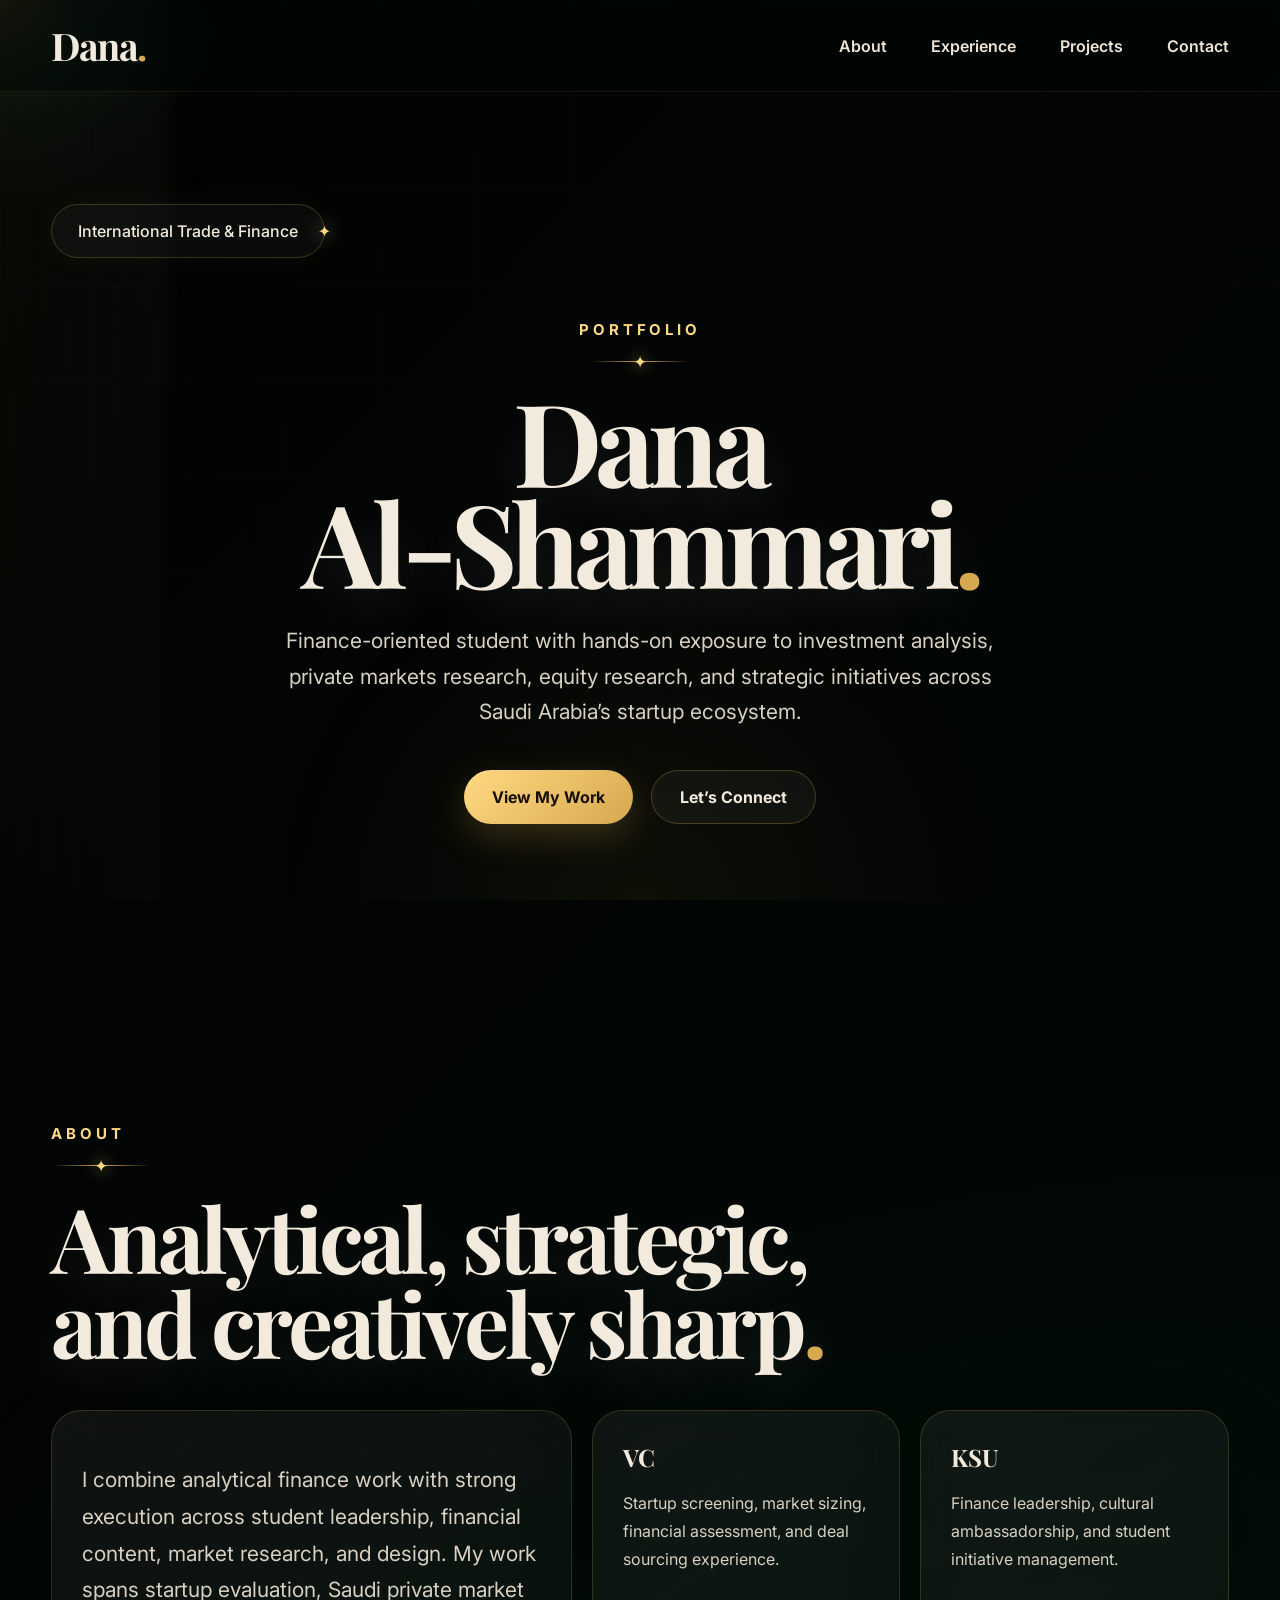
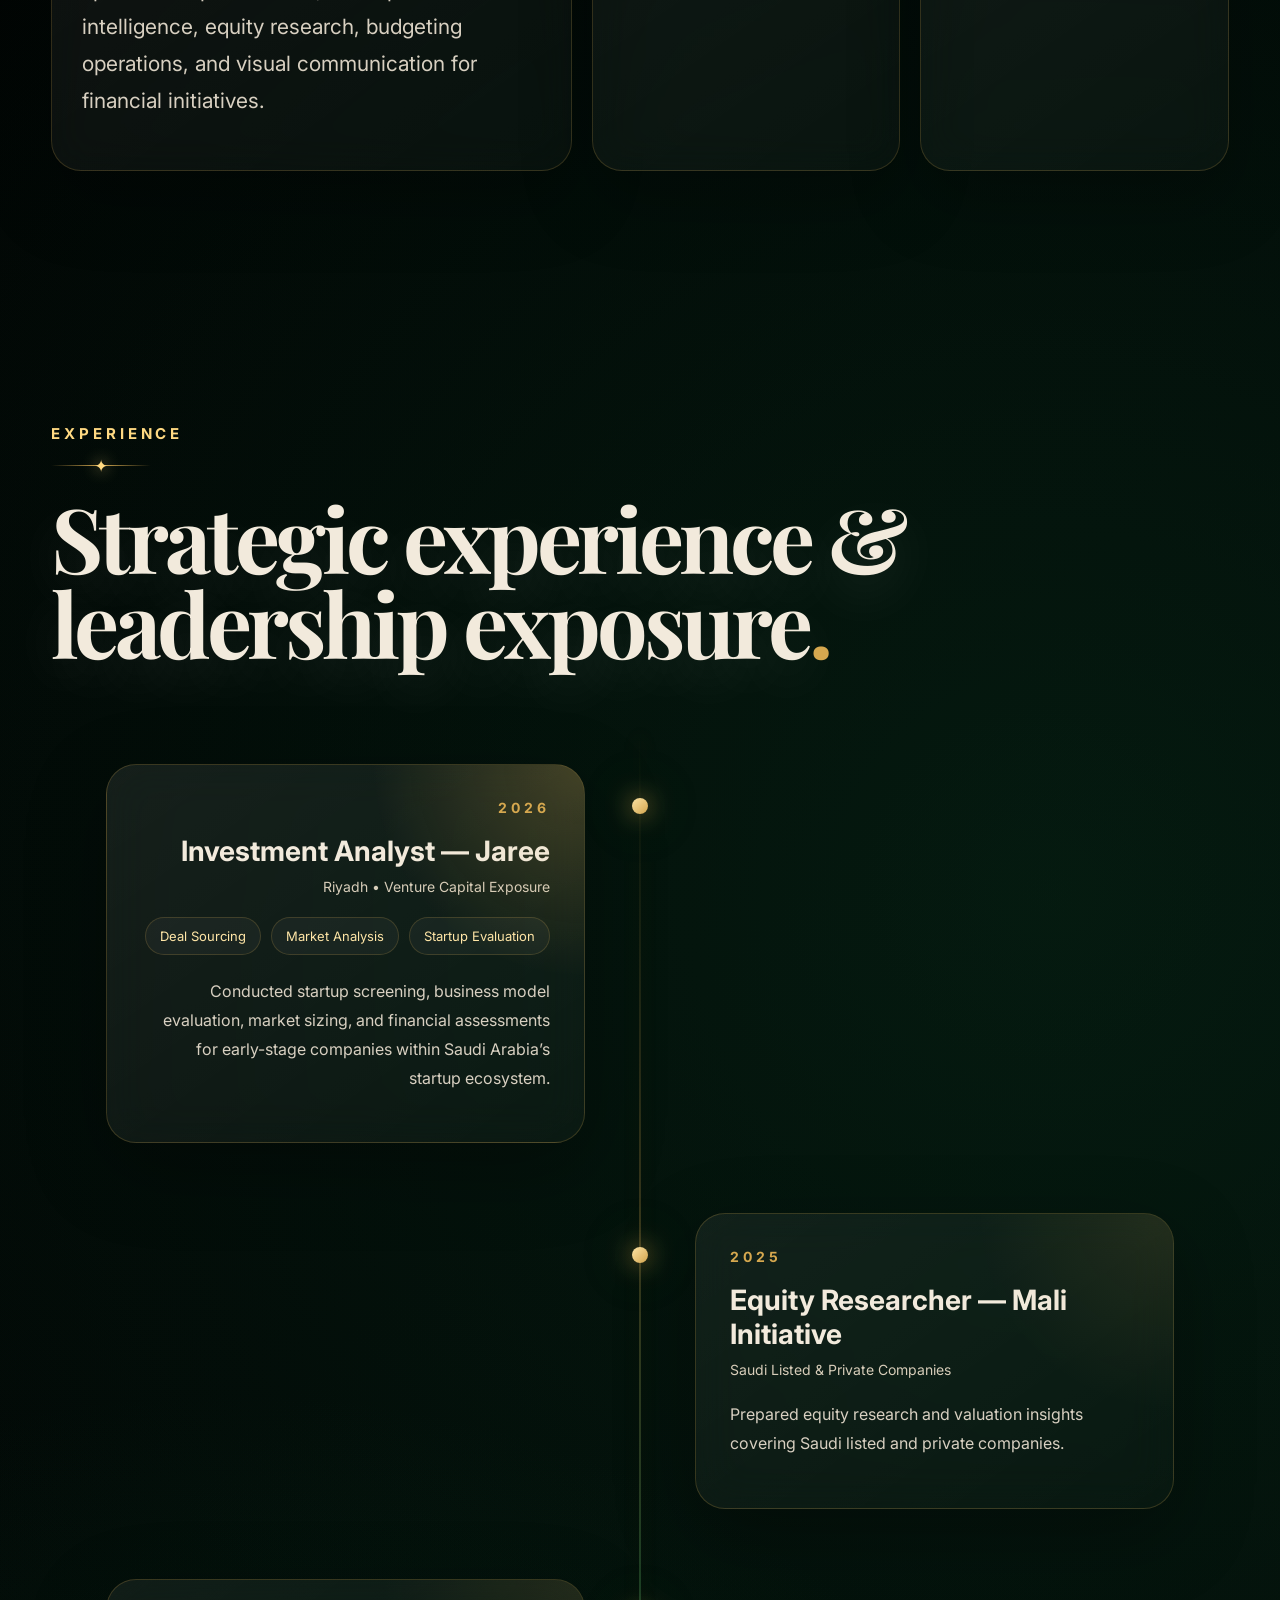
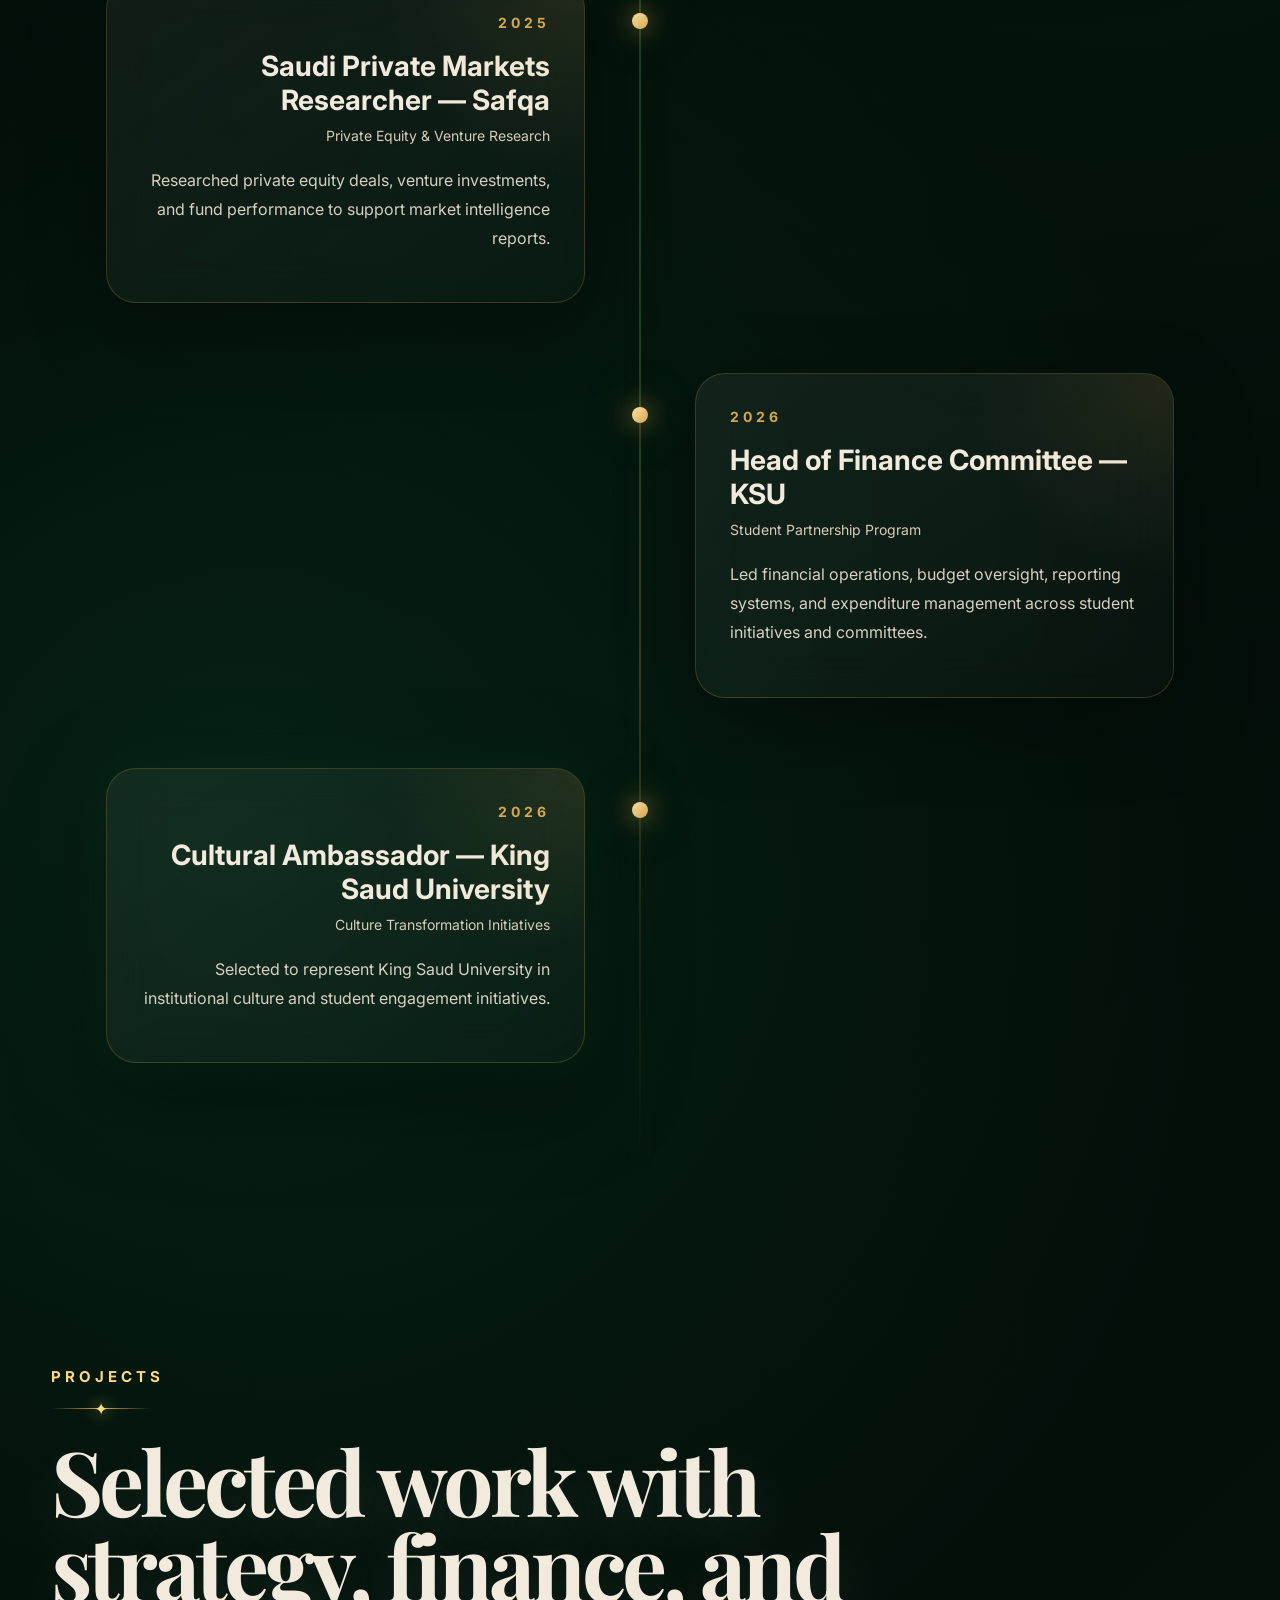
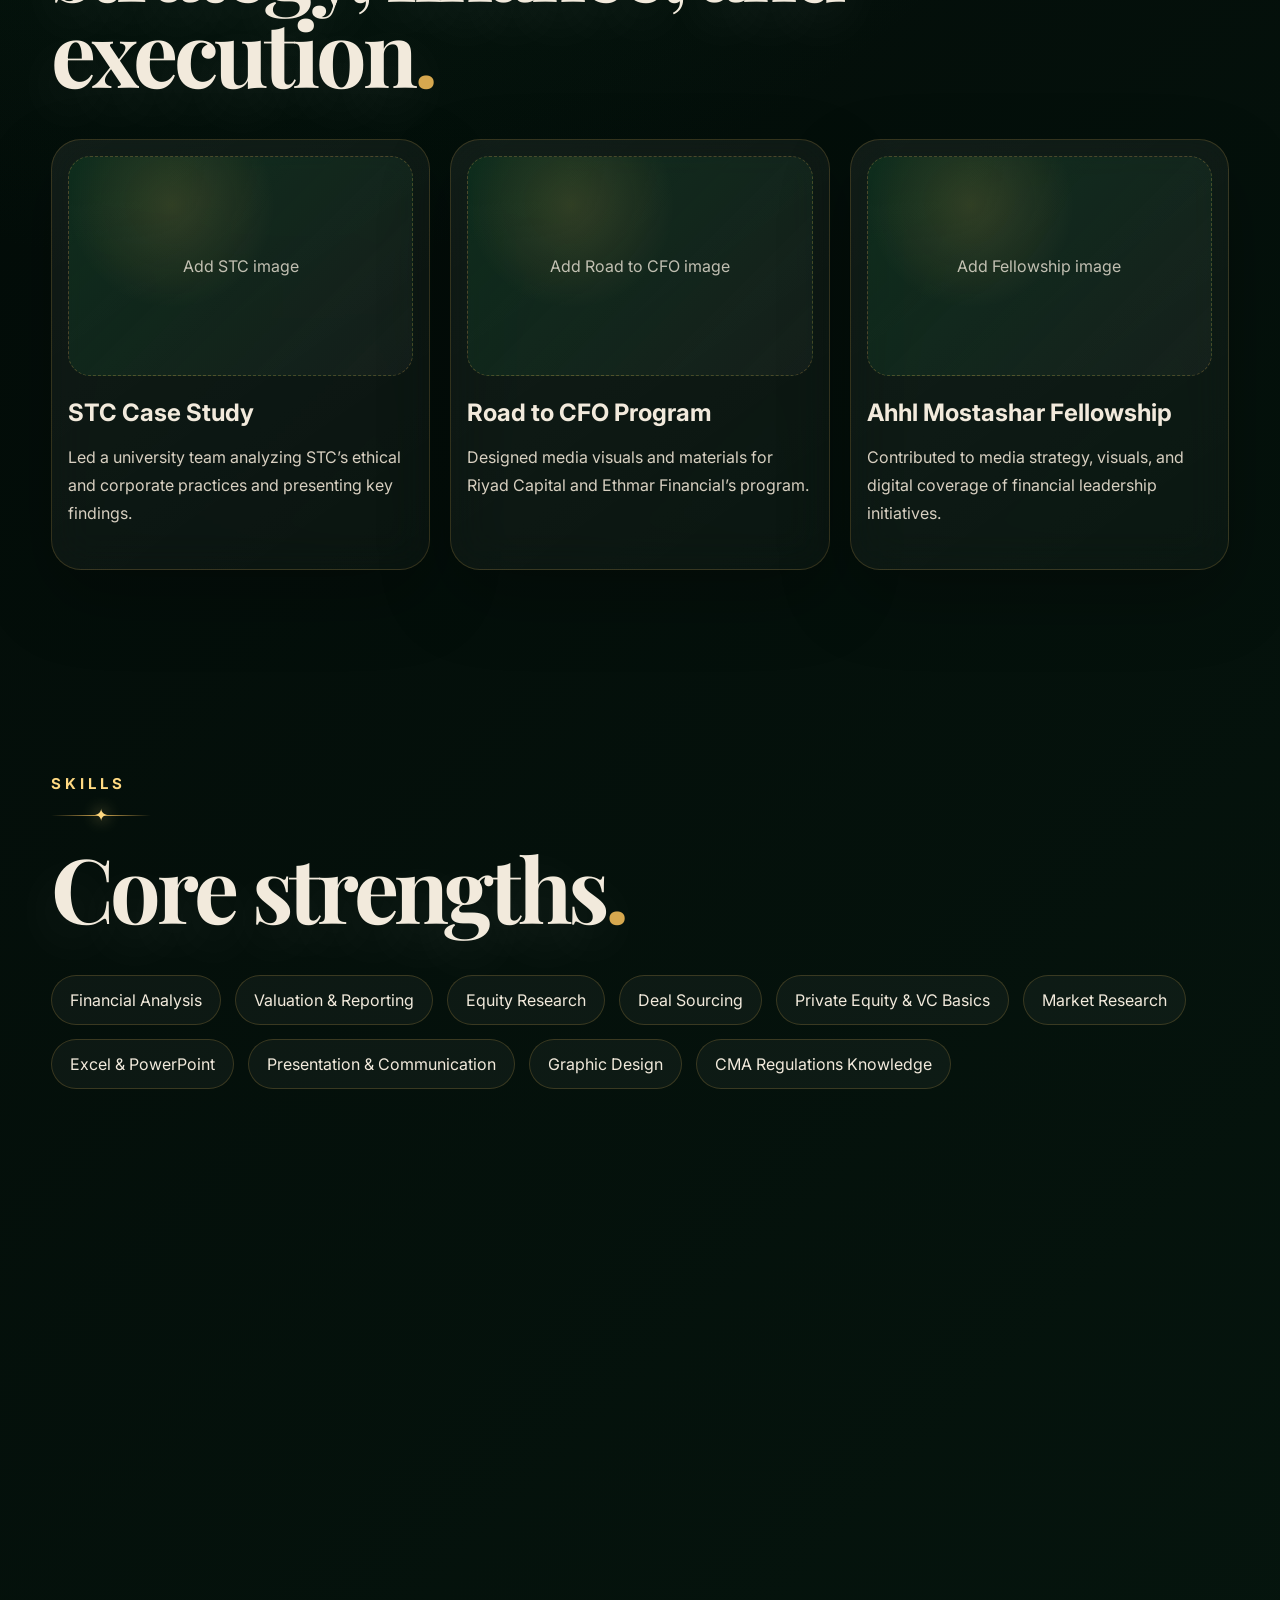
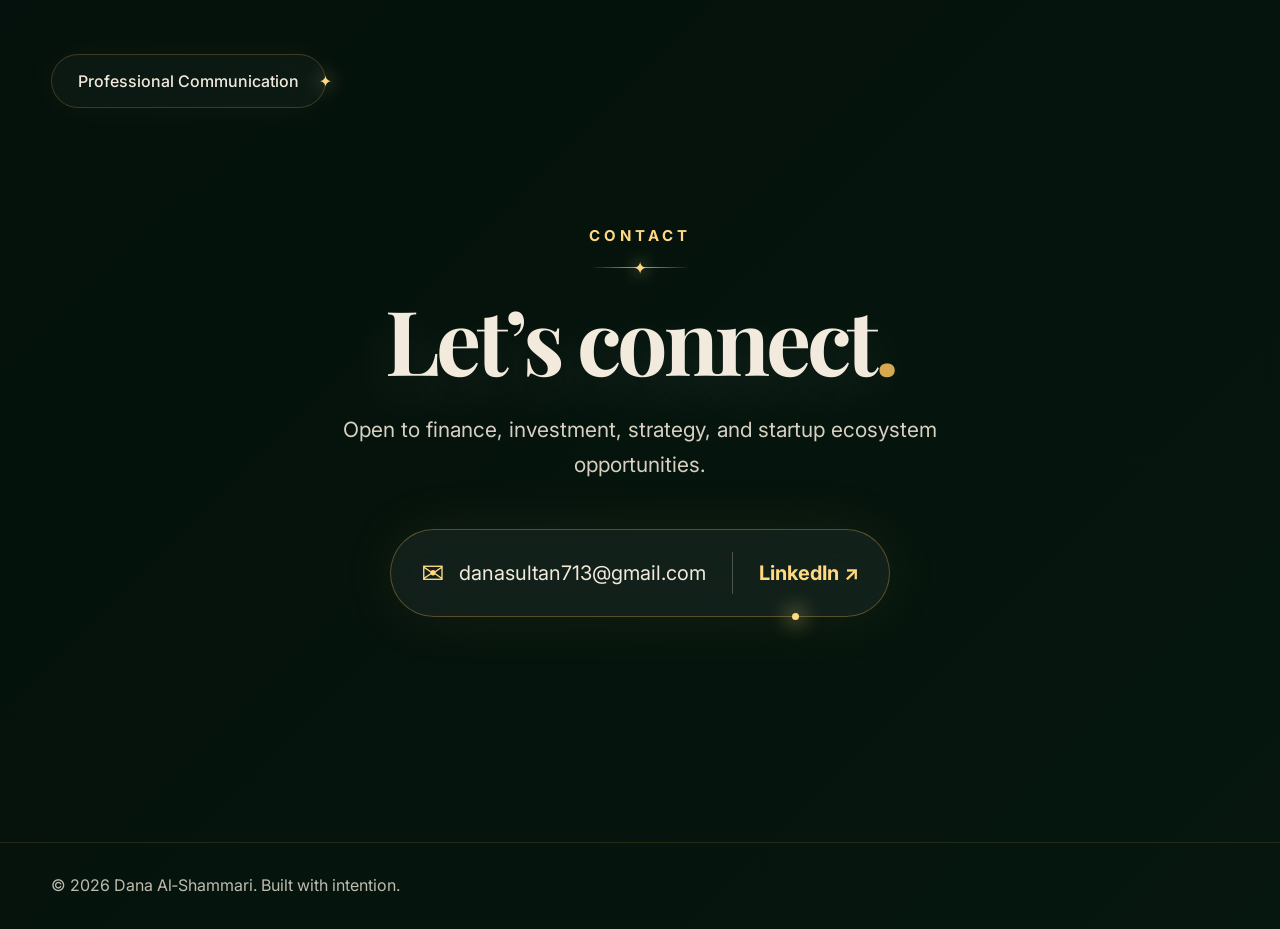
==== index.html @ bf4662ee "Portfolio upload" ====
<!DOCTYPE html>
<html lang="en">
<head>
  <meta charset="UTF-8" />
  <meta name="viewport" content="width=device-width, initial-scale=1.0" />
  <title>Dana Al-Shammari | Portfolio</title>
  <link rel="stylesheet" href="style.css" />
</head>
<body>
  <div class="mouse-light"></div>
  <nav class="nav">
    <a href="#home" class="logo">Dana<span>.</span></a>
    <div class="links">
      <a href="#about">About</a>
      <a href="#experience">Experience</a>
      <a href="#projects">Projects</a>
      <a href="#contact">Contact</a>
    </div>
  </nav>

  <main>
    <section id="home" class="hero page reveal">
      <div class="floating-pill">International Trade & Finance</div>
      <div class="hero-center">
        <div class="kicker">Portfolio</div>
        <div class="ornament"></div>
        <h1>Dana<br>Al‑Shammari<span>.</span></h1>
        <p>
          Finance-oriented student with hands-on exposure to investment analysis,
          private markets research, equity research, and strategic initiatives across Saudi Arabia’s startup ecosystem.
        </p>
        <div class="hero-actions">
          <a href="#projects" class="gold-btn">View My Work</a>
          <a href="#contact" class="soft-btn">Let’s Connect</a>
        </div>
      </div>
    </section>

    <section id="about" class="page reveal">
      <div class="section-head">
        <div class="kicker">About</div>
        <div class="ornament"></div>
        <h2>Analytical, strategic, and creatively sharp<span>.</span></h2>
      </div>

      <div class="about-grid">
        <div class="card large">
          <p>
            I combine analytical finance work with strong execution across student leadership, financial content,
            market research, and design. My work spans startup evaluation, Saudi private market intelligence,
            equity research, budgeting operations, and visual communication for financial initiatives.
          </p>
        </div>
        <div class="card stat">
          <h3>VC</h3>
          <p>Startup screening, market sizing, financial assessment, and deal sourcing experience.</p>
        </div>
        <div class="card stat">
          <h3>KSU</h3>
          <p>Finance leadership, cultural ambassadorship, and student initiative management.</p>
        </div>
      </div>
    </section>

    
<section id="experience" class="page reveal">
  <div class="section-head">
    <div class="kicker">Experience</div>
    <div class="ornament"></div>
    <h2>Strategic experience & leadership exposure<span>.</span></h2>
  </div>

  <div class="lux-timeline">

    <div class="timeline-line"></div>

    <article class="lux-item left">
      <div class="lux-dot"></div>
      <div class="lux-card featured">
        <div class="lux-year">2026</div>
        <h3>Investment Analyst — Jaree</h3>
        <small>Riyadh • Venture Capital Exposure</small>

        <div class="lux-tags">
          <span>Deal Sourcing</span>
          <span>Market Analysis</span>
          <span>Startup Evaluation</span>
        </div>

        <p>
          Conducted startup screening, business model evaluation, market sizing,
          and financial assessments for early-stage companies within Saudi Arabia’s startup ecosystem.
        </p>
      </div>
    </article>

    <article class="lux-item right">
      <div class="lux-dot"></div>
      <div class="lux-card">
        <div class="lux-year">2025</div>
        <h3>Equity Researcher — Mali Initiative</h3>
        <small>Saudi Listed & Private Companies</small>

        <p>
          Prepared equity research and valuation insights covering Saudi listed and private companies.
        </p>
      </div>
    </article>

    <article class="lux-item left">
      <div class="lux-dot"></div>
      <div class="lux-card">
        <div class="lux-year">2025</div>
        <h3>Saudi Private Markets Researcher — Safqa</h3>
        <small>Private Equity & Venture Research</small>

        <p>
          Researched private equity deals, venture investments, and fund performance to support market intelligence reports.
        </p>
      </div>
    </article>

    <article class="lux-item right">
      <div class="lux-dot"></div>
      <div class="lux-card">
        <div class="lux-year">2026</div>
        <h3>Head of Finance Committee — KSU</h3>
        <small>Student Partnership Program</small>

        <p>
          Led financial operations, budget oversight, reporting systems,
          and expenditure management across student initiatives and committees.
        </p>
      </div>
    </article>

    <article class="lux-item left">
      <div class="lux-dot"></div>
      <div class="lux-card glow">
        <div class="lux-year">2026</div>
        <h3>Cultural Ambassador — King Saud University</h3>
        <small>Culture Transformation Initiatives</small>

        <p>
          Selected to represent King Saud University in institutional culture and student engagement initiatives.
        </p>
      </div>
    </article>

  </div>
</section>


    <section id="projects" class="page reveal">
      <div class="section-head">
        <div class="kicker">Projects</div>
        <div class="ornament"></div>
        <h2>Selected work with strategy, finance, and execution<span>.</span></h2>
      </div>

      <div class="project-grid">
        <article class="project-card">
          <div class="project-image">Add STC image</div>
          <h3>STC Case Study</h3>
          <p>Led a university team analyzing STC’s ethical and corporate practices and presenting key findings.</p>
        </article>
        <article class="project-card">
          <div class="project-image">Add Road to CFO image</div>
          <h3>Road to CFO Program</h3>
          <p>Designed media visuals and materials for Riyad Capital and Ethmar Financial’s program.</p>
        </article>
        <article class="project-card">
          <div class="project-image">Add Fellowship image</div>
          <h3>Ahhl Mostashar Fellowship</h3>
          <p>Contributed to media strategy, visuals, and digital coverage of financial leadership initiatives.</p>
        </article>
      </div>
    </section>

    <section id="skills" class="page reveal">
      <div class="section-head">
        <div class="kicker">Skills</div>
        <div class="ornament"></div>
        <h2>Core strengths<span>.</span></h2>
      </div>
      <div class="skills">
        <span>Financial Analysis</span>
        <span>Valuation & Reporting</span>
        <span>Equity Research</span>
        <span>Deal Sourcing</span>
        <span>Private Equity & VC Basics</span>
        <span>Market Research</span>
        <span>Excel & PowerPoint</span>
        <span>Presentation & Communication</span>
        <span>Graphic Design</span>
        <span>CMA Regulations Knowledge</span>
      </div>
    </section>

    <section id="contact" class="contact page reveal">
      <div class="floating-pill">Professional Communication</div>
      <div class="contact-center">
        <div class="kicker">Contact</div>
        <div class="ornament"></div>
        <h2>Let’s connect<span>.</span></h2>
        <p>Open to finance, investment, strategy, and startup ecosystem opportunities.</p>

        <div class="contact-box">
          <a href="mailto:danasultan713@gmail.com" class="email">
            <span class="icon">✉</span>
            <span>danasultan713@gmail.com</span>
          </a>
          <span class="divider"></span>
          <a href="#" class="linkedin">LinkedIn ↗</a>
        </div>
      </div>
    </section>
  </main>

  <footer>
    © 2026 Dana Al‑Shammari. Built with intention.
  </footer>

  <script src="script.js"></script>
</body>
</html>
---- style.css ----
@import url('https://fonts.googleapis.com/css2?family=Inter:wght@400;500;600;700;800&family=Playfair+Display:wght@600;700&display=swap');

:root{
  --black:#020604;
  --deep:#03100b;
  --forest:#05180f;
  --forest2:#071f15;
  --cream:#f2eadc;
  --soft:#d8d0c1;
  --gold:#d6a84f;
  --gold2:#ffd982;
  --line:rgba(214,168,79,.28);
  --glass:rgba(255,255,255,.045);
}

*{box-sizing:border-box}

html{scroll-behavior:smooth}

body{
  margin:0;
  min-height:100vh;
  font-family:Inter,system-ui,sans-serif;
  color:var(--cream);
  background:
    radial-gradient(circle at 18% 55%, rgba(14,88,49,.30), transparent 25%),
    radial-gradient(circle at 82% 34%, rgba(14,88,49,.22), transparent 28%),
    linear-gradient(135deg,#010302 0%,#020806 38%,#06170f 100%);
  overflow-x:hidden;
}

body::before{
  content:"";
  position:fixed;
  inset:0;
  pointer-events:none;
  background:
    linear-gradient(90deg, transparent 0%, rgba(255,255,255,.025) 12%, transparent 14%),
    linear-gradient(100deg, transparent 0%, rgba(214,168,79,.06) 1px, transparent 18%),
    radial-gradient(circle at 50% 100%, rgba(214,168,79,.08), transparent 35%);
  opacity:.85;
  z-index:-2;
}

body::after{
  content:"";
  position:fixed;
  inset:0;
  pointer-events:none;
  background-image:
    linear-gradient(rgba(214,168,79,.035) 1px, transparent 1px),
    linear-gradient(90deg, rgba(214,168,79,.025) 1px, transparent 1px);
  background-size:95px 95px;
  mask-image:linear-gradient(to bottom, rgba(0,0,0,.95), transparent 88%);
  z-index:-1;
}

a{color:inherit;text-decoration:none}

.nav{
  position:fixed;
  top:0;
  left:0;
  right:0;
  z-index:50;
  height:92px;
  display:flex;
  justify-content:space-between;
  align-items:center;
  padding:0 3.2rem;
  background:rgba(1,6,4,.50);
  backdrop-filter:blur(20px);
  border-bottom:1px solid rgba(214,168,79,.10);
}

.logo{
  font-family:'Playfair Display',serif;
  font-size:38px;
  font-weight:700;
  letter-spacing:-.04em;
  color:var(--cream);
}

.logo span,
h1 span,
h2 span{
  color:var(--gold);
}

.links{
  display:flex;
  gap:44px;
  align-items:center;
}

.links a{
  font-weight:600;
  color:#eee5d6;
  transition:.25s ease;
  position:relative;
}

.links a:hover{
  color:var(--gold2);
}

.links a::after{
  content:"";
  position:absolute;
  height:1px;
  left:0;
  right:0;
  bottom:-34px;
  background:linear-gradient(90deg, transparent, var(--gold), transparent);
  transform:scaleX(0);
  transition:.3s ease;
}

.links a:hover::after{
  transform:scaleX(1);
}

.page{
  min-height:100vh;
  width:min(1200px,92vw);
  margin:0 auto;
  padding:132px 0 72px;
  position:relative;
}

.hero,
.contact{
  display:flex;
  align-items:center;
  justify-content:center;
}

.floating-pill{
  position:absolute;
  top:112px;
  left:0;
  border:1px solid rgba(214,168,79,.24);
  background:rgba(255,255,255,.035);
  backdrop-filter:blur(18px);
  border-radius:999px;
  padding:16px 26px;
  color:var(--cream);
  font-weight:500;
  box-shadow:0 0 35px rgba(214,168,79,.05);
}

.floating-pill::after{
  content:"✦";
  color:var(--gold2);
  position:absolute;
  right:-7px;
  top:50%;
  transform:translateY(-50%);
  text-shadow:0 0 18px var(--gold2);
}

.hero-center,
.contact-center{
  max-width:820px;
  text-align:center;
  margin:auto;
}

.kicker{
  text-transform:uppercase;
  letter-spacing:.26em;
  color:var(--gold2);
  font-size:15px;
  font-weight:700;
}

.ornament{
  width:100px;
  height:1px;
  background:linear-gradient(90deg, transparent, var(--gold), transparent);
  margin:22px auto 28px;
  position:relative;
}

.ornament::after{
  content:"✦";
  position:absolute;
  left:50%;
  top:50%;
  transform:translate(-50%,-50%);
  color:var(--gold2);
  font-size:17px;
  text-shadow:0 0 16px var(--gold2);
}

h1,
h2{
  font-family:'Playfair Display',serif;
  font-weight:700;
  color:var(--cream);
  text-shadow:0 18px 55px rgba(255,255,255,.12);
}

h1{
  font-size:clamp(70px,9vw,128px);
  line-height:.88;
  margin:0;
  letter-spacing:-.055em;
}

h2{
  font-size:clamp(54px,7vw,96px);
  line-height:.95;
  margin:0;
  letter-spacing:-.045em;
}

.hero-center p,
.contact-center p{
  max-width:720px;
  margin:30px auto 0;
  color:var(--soft);
  font-size:21px;
  line-height:1.7;
}

.hero-actions{
  display:flex;
  justify-content:center;
  gap:18px;
  margin-top:40px;
  flex-wrap:wrap;
}

.gold-btn,
.soft-btn{
  min-height:54px;
  display:inline-flex;
  align-items:center;
  justify-content:center;
  padding:0 28px;
  border-radius:999px;
  font-weight:700;
  transition:.35s ease;
}

.gold-btn{
  background:linear-gradient(135deg,var(--gold2),var(--gold));
  color:#160f05;
  box-shadow:0 12px 35px rgba(214,168,79,.22);
}

.soft-btn{
  border:1px solid var(--line);
  color:var(--cream);
  background:rgba(255,255,255,.04);
}

.gold-btn:hover,
.soft-btn:hover{
  transform:translateY(-4px);
}

.section-head{
  max-width:880px;
  margin-bottom:46px;
}

.section-head .ornament{
  margin-left:0;
}

.section-head .ornament::after{
  left:50%;
}

.about-grid{
  display:grid;
  grid-template-columns:1.35fr .8fr .8fr;
  gap:20px;
}

.card,
.project-card{
  border:1px solid rgba(214,168,79,.20);
  background:linear-gradient(145deg,rgba(255,255,255,.06),rgba(255,255,255,.026));
  backdrop-filter:blur(20px);
  border-radius:30px;
  padding:30px;
  box-shadow:0 28px 70px rgba(0,0,0,.28);
  transition:.35s ease;
}

.card:hover,
.project-card:hover{
  transform:translateY(-8px);
  border-color:rgba(255,217,130,.38);
}

.card p,
.project-card p{
  color:var(--soft);
  line-height:1.75;
  font-size:16px;
}

.large p{
  font-size:21px;
}

.stat h3{
  font-family:'Playfair Display',serif;
  color:var(--gold2);
  font-size:58px;
  margin:0 0 12px;
}

.experience-grid,
.project-grid{
  display:grid;
  grid-template-columns:repeat(2,1fr);
  gap:20px;
}

.card h3,
.project-card h3{
  margin:0 0 10px;
  color:var(--cream);
  font-size:24px;
}

.card small{
  color:var(--gold2);
  font-weight:700;
}

.project-grid{
  grid-template-columns:repeat(3,1fr);
}

.project-card{
  padding:16px 16px 26px;
}

.project-image{
  height:220px;
  margin-bottom:22px;
  border-radius:22px;
  display:flex;
  align-items:center;
  justify-content:center;
  text-align:center;
  color:rgba(242,234,220,.78);
  border:1px dashed rgba(214,168,79,.28);
  background:
    radial-gradient(circle at 30% 22%, rgba(214,168,79,.16), transparent 35%),
    linear-gradient(135deg, rgba(13,60,34,.55), rgba(255,255,255,.035));
}

.skills{
  display:flex;
  flex-wrap:wrap;
  gap:14px;
}

.skills span{
  padding:14px 18px;
  border-radius:999px;
  border:1px solid rgba(214,168,79,.22);
  color:var(--cream);
  background:rgba(255,255,255,.04);
  transition:.25s ease;
}

.skills span:hover{
  color:var(--gold2);
  transform:translateY(-3px);
}

.contact-box{
  margin:46px auto 0;
  width:max-content;
  max-width:100%;
  display:flex;
  align-items:center;
  gap:26px;
  padding:22px 30px;
  border-radius:999px;
  border:1px solid rgba(214,168,79,.35);
  background:rgba(255,255,255,.055);
  backdrop-filter:blur(18px);
  box-shadow:0 0 60px rgba(214,168,79,.08);
  position:relative;
}

.contact-box::after{
  content:"";
  width:7px;
  height:7px;
  border-radius:50%;
  position:absolute;
  bottom:-4px;
  right:18%;
  background:var(--gold2);
  box-shadow:0 0 20px 4px rgba(255,217,130,.55);
}

.email,
.linkedin{
  display:flex;
  align-items:center;
  gap:14px;
  font-size:20px;
  color:var(--cream);
}

.icon{
  color:var(--gold2);
  font-size:28px;
}

.linkedin{
  color:var(--gold2);
  font-weight:700;
}

.divider{
  width:1px;
  height:42px;
  background:rgba(242,234,220,.25);
}

footer{
  width:100%;
  padding:32px 3.2rem 34px;
  color:rgba(242,234,220,.78);
  border-top:1px solid rgba(214,168,79,.14);
  font-size:16px;
}

.reveal{
  opacity:0;
  transform:translateY(34px);
  transition:opacity 1s ease, transform 1s cubic-bezier(.16,1,.3,1);
}

.reveal.active{
  opacity:1;
  transform:translateY(0);
}

@media(max-width:900px){
  .nav{height:auto;padding:18px 22px}
  .links{display:none}
  .logo{font-size:32px}
  .page{padding-top:120px}
  .floating-pill{position:relative;top:auto;margin-bottom:35px;width:max-content}
  .hero,.contact{display:block;text-align:center}
  .about-grid,.experience-grid,.project-grid{grid-template-columns:1fr}
  h1{font-size:70px}
  h2{font-size:54px}
  .contact-box{border-radius:28px;flex-direction:column;gap:16px}
  .divider{width:70%;height:1px}
  footer{padding-inline:22px}
}


.mouse-light{
  position:fixed;
  left:0;
  top:0;
  width:420px;
  height:420px;
  border-radius:50%;
  pointer-events:none;
  z-index:0;
  opacity:.75;
  transform:translate(-50%,-50%);
  background:
    radial-gradient(circle,
      rgba(255,217,130,.18) 0%,
      rgba(13,88,49,.18) 28%,
      rgba(13,88,49,.08) 46%,
      transparent 70%);
  filter:blur(2px);
  mix-blend-mode:screen;
  transition:opacity .35s ease, width .35s ease, height .35s ease;
}

body:hover .mouse-light{
  opacity:.9;
}

.nav, main, footer{
  position:relative;
  z-index:2;
}


/* ===== Luxury Timeline ===== */

.lux-timeline{
  position:relative;
  margin-top:70px;
  padding:30px 0;
}

.timeline-line{
  position:absolute;
  left:50%;
  top:0;
  bottom:0;
  width:1px;
  transform:translateX(-50%);
  background:linear-gradient(to bottom,
    transparent,
    rgba(214,168,79,.5),
    rgba(40,140,85,.8),
    rgba(214,168,79,.5),
    transparent);
  box-shadow:0 0 18px rgba(214,168,79,.25);
}

.lux-item{
  position:relative;
  width:50%;
  padding:0 55px;
  margin-bottom:70px;
}

.lux-item.left{
  left:0;
  text-align:right;
}

.lux-item.right{
  left:50%;
}

.lux-dot{
  position:absolute;
  top:34px;
  width:16px;
  height:16px;
  border-radius:50%;
  background:linear-gradient(135deg,#ffe6a7,#d6a84f);
  box-shadow:
    0 0 25px rgba(214,168,79,.8),
    0 0 60px rgba(37,151,91,.45);
}

.lux-item.left .lux-dot{
  right:-8px;
}

.lux-item.right .lux-dot{
  left:-8px;
}

.lux-card{
  position:relative;
  overflow:hidden;
  border-radius:30px;
  padding:34px;
  border:1px solid rgba(214,168,79,.22);
  background:
    linear-gradient(145deg,rgba(255,255,255,.06),rgba(255,255,255,.02));
  backdrop-filter:blur(22px);
  box-shadow:0 25px 80px rgba(0,0,0,.32);
  transition:.45s cubic-bezier(.16,1,.3,1);
}

.lux-card:before{
  content:"";
  position:absolute;
  inset:0;
  background:
    radial-gradient(circle at top right,
      rgba(214,168,79,.12),
      transparent 35%);
  opacity:.9;
}

.lux-card:hover{
  transform:translateY(-10px) scale(1.01);
  border-color:rgba(255,217,130,.42);
  box-shadow:
    0 35px 100px rgba(0,0,0,.42),
    0 0 40px rgba(37,151,91,.14);
}

.lux-card.featured{
  background:
    radial-gradient(circle at top right,
      rgba(214,168,79,.16),
      transparent 35%),
    linear-gradient(145deg,rgba(255,255,255,.08),rgba(255,255,255,.03));
}

.lux-card.glow{
  box-shadow:
    0 30px 100px rgba(0,0,0,.36),
    0 0 55px rgba(37,151,91,.12);
}

.lux-year{
  font-size:14px;
  letter-spacing:.28em;
  text-transform:uppercase;
  color:#d6a84f;
  margin-bottom:18px;
  font-weight:700;
}

.lux-card h3{
  margin:0;
  font-size:28px;
  color:#f2eadc;
}

.lux-card small{
  display:block;
  margin-top:10px;
  color:#d7cdb9;
  font-size:14px;
}

.lux-card p{
  margin-top:22px;
  line-height:1.8;
  color:#d8d0c1;
}

.lux-tags{
  display:flex;
  gap:10px;
  flex-wrap:wrap;
  margin-top:22px;
}

.lux-item.left .lux-tags{
  justify-content:flex-end;
}

.lux-tags span{
  padding:10px 14px;
  border-radius:999px;
  border:1px solid rgba(214,168,79,.2);
  background:rgba(255,255,255,.04);
  color:#ffe6a7;
  font-size:13px;
}

@media(max-width:900px){

  .timeline-line{
    left:10px;
  }

  .lux-item,
  .lux-item.right,
  .lux-item.left{
    width:100%;
    left:0;
    text-align:left;
    padding-left:45px;
    padding-right:0;
  }

  .lux-item.left .lux-tags{
    justify-content:flex-start;
  }

  .lux-item.left .lux-dot,
  .lux-item.right .lux-dot{
    left:2px;
    right:auto;
  }
}
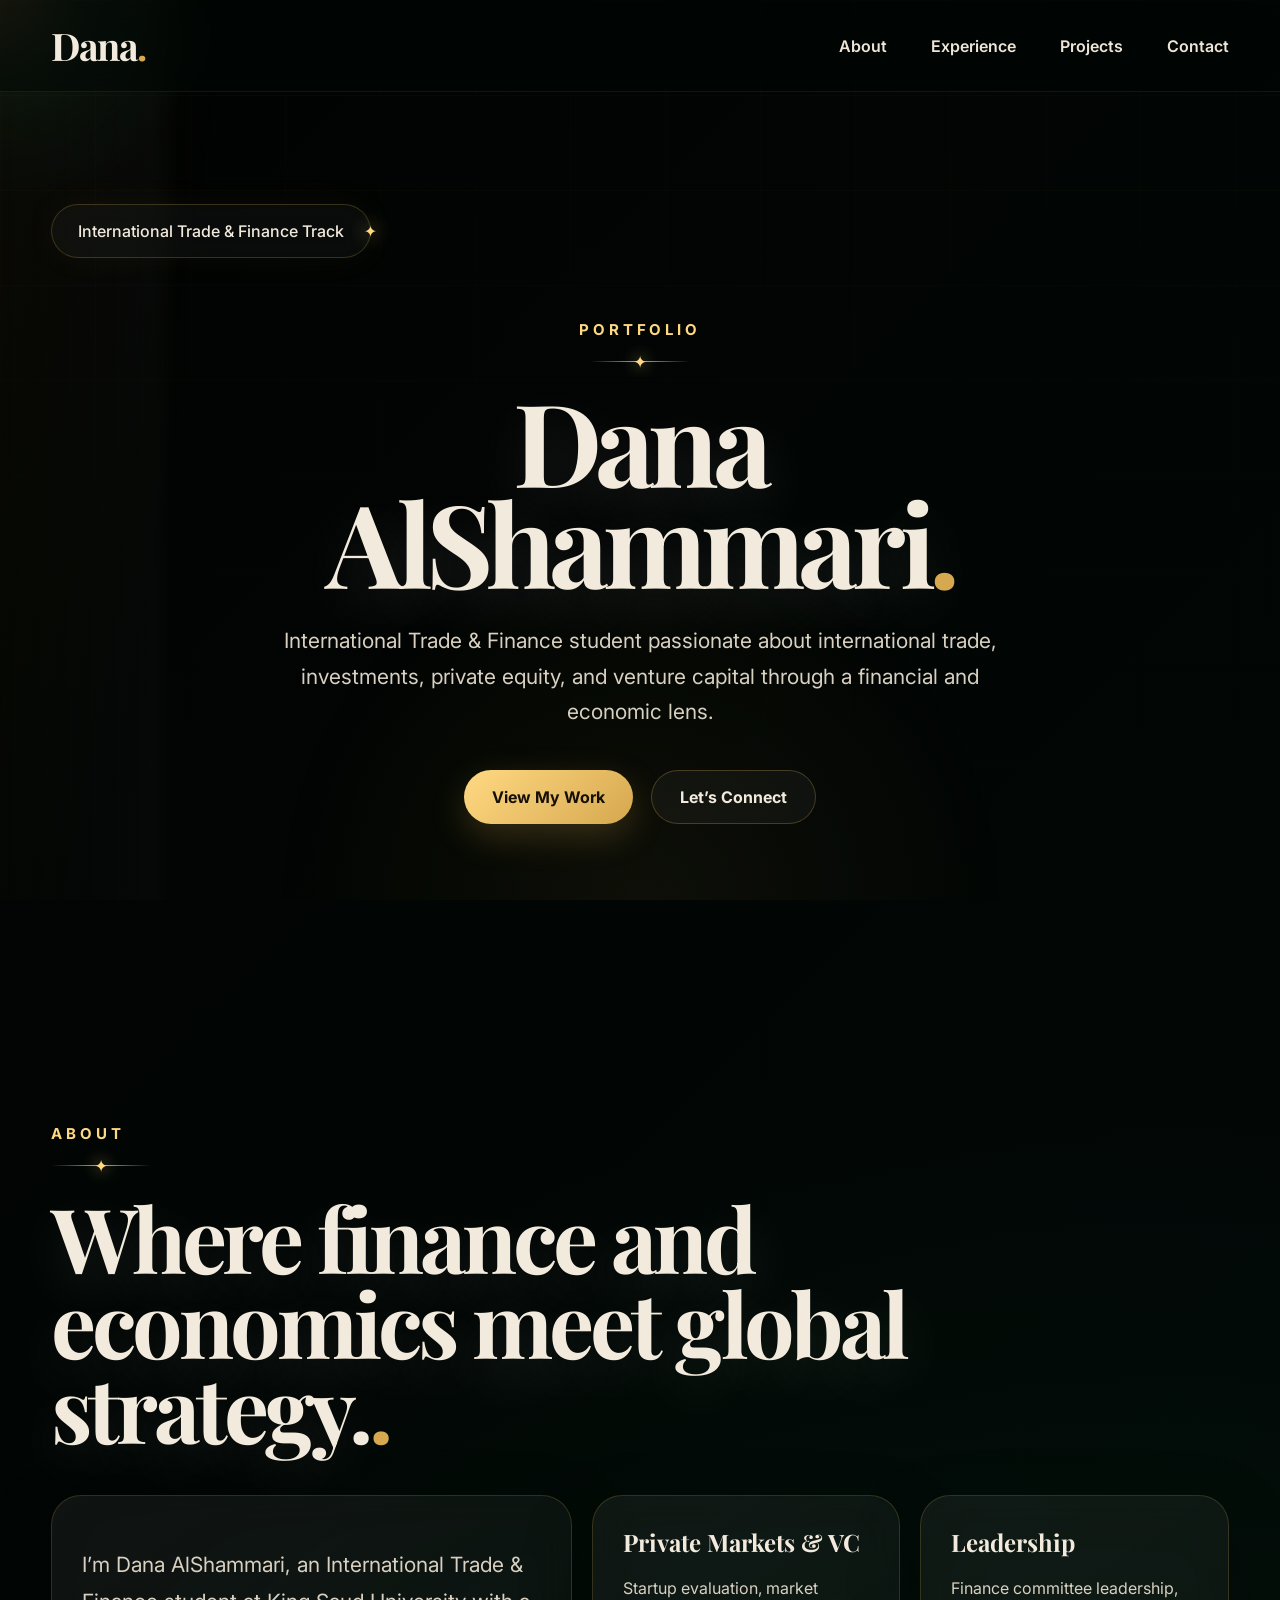
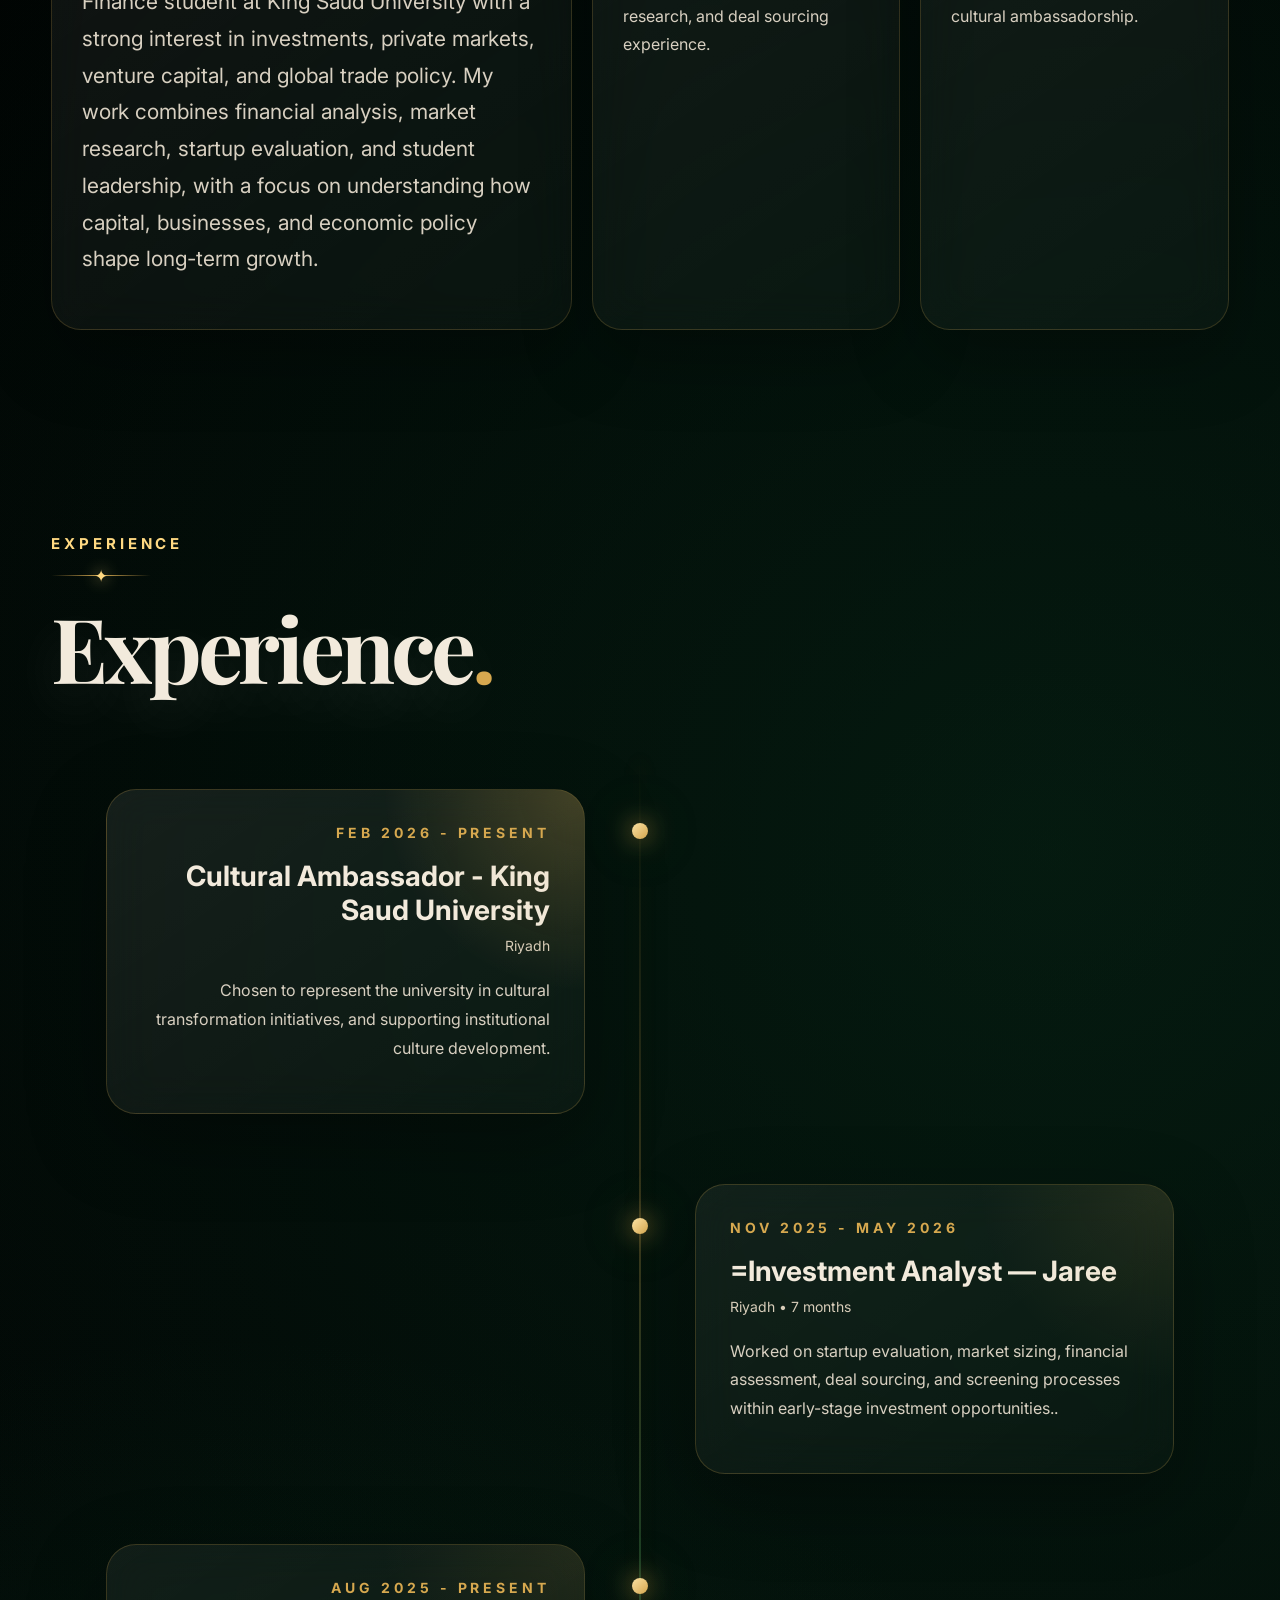
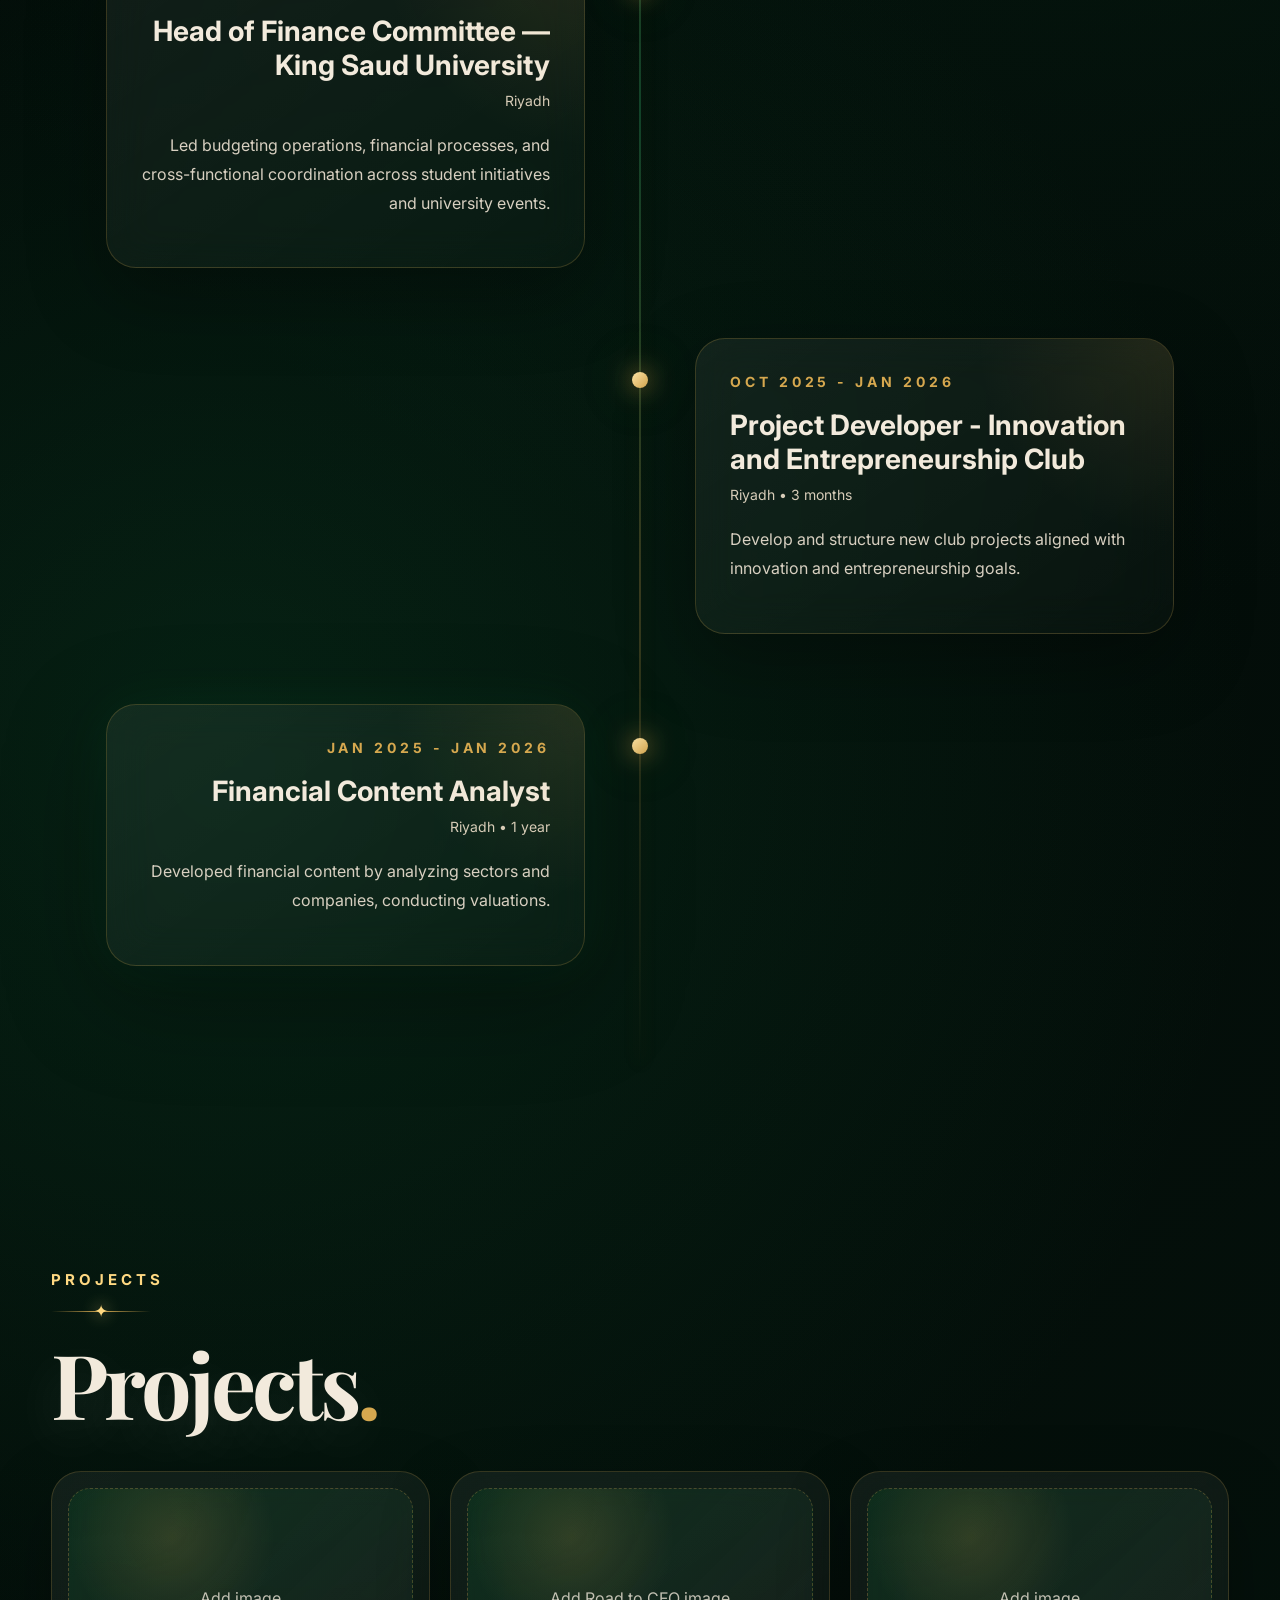
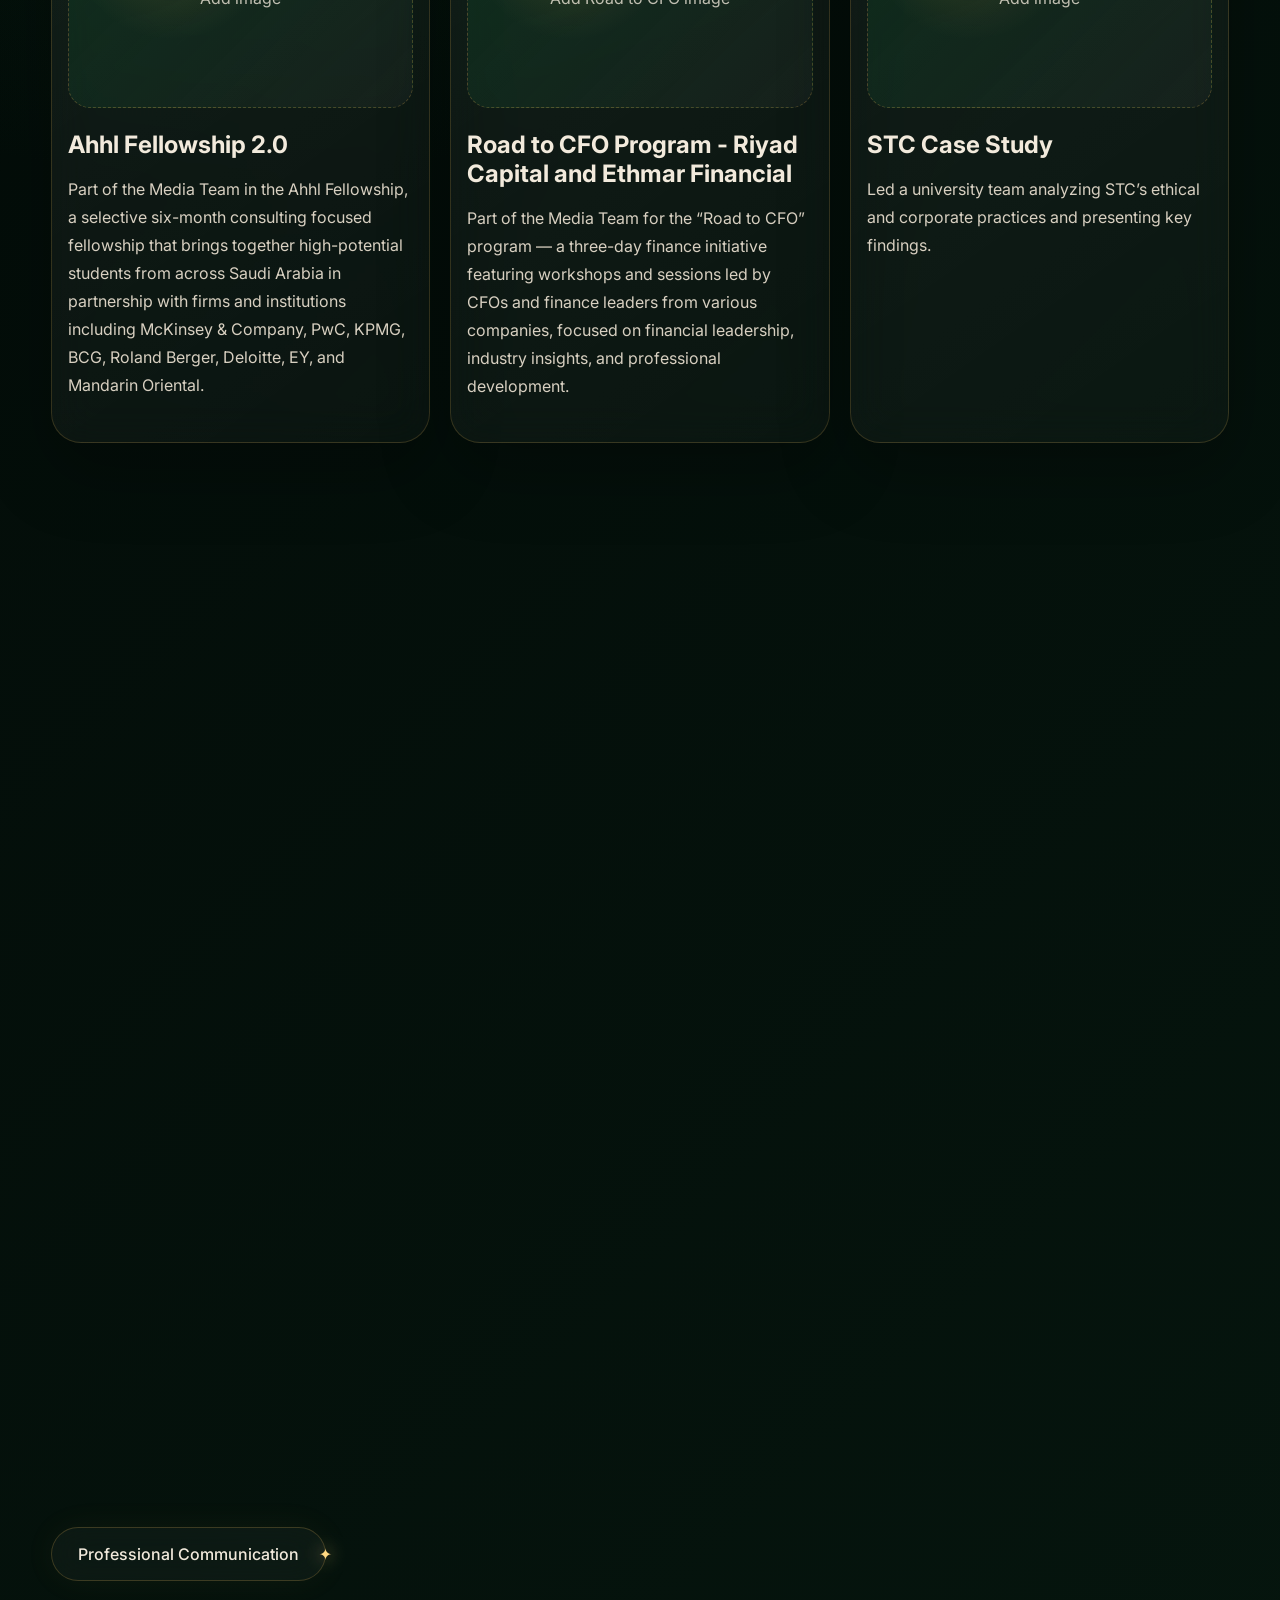
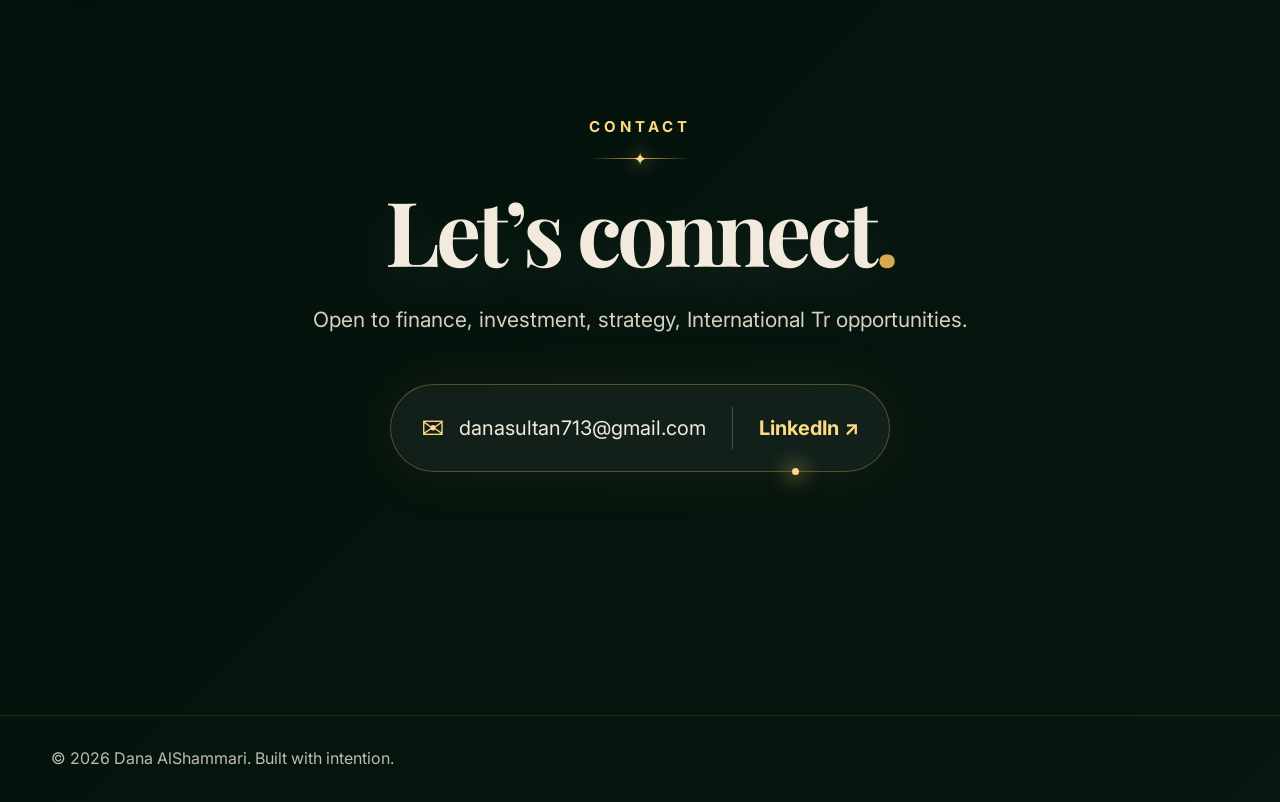
==== commit b5165ad3: "updated portfolio text" ====
--- a/index.html
+++ b/index.html
@@ -3,7 +3,7 @@
 <head>
   <meta charset="UTF-8" />
   <meta name="viewport" content="width=device-width, initial-scale=1.0" />
-  <title>Dana Al-Shammari | Portfolio</title>
+  <title>Dana AlShammari | Portfolio</title>
   <link rel="stylesheet" href="style.css" />
 </head>
 <body>
@@ -20,14 +20,13 @@
 
   <main>
     <section id="home" class="hero page reveal">
-      <div class="floating-pill">International Trade & Finance</div>
+      <div class="floating-pill">International Trade & Finance Track</div>
       <div class="hero-center">
         <div class="kicker">Portfolio</div>
         <div class="ornament"></div>
-        <h1>Dana<br>Al‑Shammari<span>.</span></h1>
-        <p>
-          Finance-oriented student with hands-on exposure to investment analysis,
-          private markets research, equity research, and strategic initiatives across Saudi Arabia’s startup ecosystem.
+        <h1>Dana<br>AlShammari<span>.</span></h1>
+        <p>
+          International Trade & Finance student passionate about international trade, investments, private equity, and venture capital through a financial and economic lens.
         </p>
         <div class="hero-actions">
           <a href="#projects" class="gold-btn">View My Work</a>
@@ -40,24 +39,22 @@
       <div class="section-head">
         <div class="kicker">About</div>
         <div class="ornament"></div>
-        <h2>Analytical, strategic, and creatively sharp<span>.</span></h2>
+        <h2>Where finance and economics meet global strategy.<span>.</span></h2>
       </div>
 
       <div class="about-grid">
         <div class="card large">
           <p>
-            I combine analytical finance work with strong execution across student leadership, financial content,
-            market research, and design. My work spans startup evaluation, Saudi private market intelligence,
-            equity research, budgeting operations, and visual communication for financial initiatives.
+            I’m Dana AlShammari, an International Trade & Finance student at King Saud University with a strong interest in investments, private markets, venture capital, and global trade policy. My work combines financial analysis, market research, startup evaluation, and student leadership, with a focus on understanding how capital, businesses, and economic policy shape long-term growth.
           </p>
         </div>
         <div class="card stat">
-          <h3>VC</h3>
-          <p>Startup screening, market sizing, financial assessment, and deal sourcing experience.</p>
+          <h3>Private Markets & VC</h3>
+          <p>Startup evaluation, market research, and deal sourcing experience.</p>
         </div>
         <div class="card stat">
-          <h3>KSU</h3>
-          <p>Finance leadership, cultural ambassadorship, and student initiative management.</p>
+          <h3>Leadership</h3>
+          <p>Finance committee leadership, cultural ambassadorship.</p>
         </div>
       </div>
     </section>
@@ -67,7 +64,7 @@
   <div class="section-head">
     <div class="kicker">Experience</div>
     <div class="ornament"></div>
-    <h2>Strategic experience & leadership exposure<span>.</span></h2>
+    <h2>Experience<span>.</span></h2>
   </div>
 
   <div class="lux-timeline">
@@ -77,19 +74,11 @@
     <article class="lux-item left">
       <div class="lux-dot"></div>
       <div class="lux-card featured">
-        <div class="lux-year">2026</div>
-        <h3>Investment Analyst — Jaree</h3>
-        <small>Riyadh • Venture Capital Exposure</small>
-
-        <div class="lux-tags">
-          <span>Deal Sourcing</span>
-          <span>Market Analysis</span>
-          <span>Startup Evaluation</span>
-        </div>
-
-        <p>
-          Conducted startup screening, business model evaluation, market sizing,
-          and financial assessments for early-stage companies within Saudi Arabia’s startup ecosystem.
+        <div class="lux-year">Feb 2026 - Present</div>
+        <h3>Cultural Ambassador - King Saud University</h3>
+        <small>Riyadh</small>
+        <p>
+         Chosen to represent the university in cultural transformation initiatives, and supporting institutional culture development.
         </p>
       </div>
     </article>
@@ -97,12 +86,12 @@
     <article class="lux-item right">
       <div class="lux-dot"></div>
       <div class="lux-card">
-        <div class="lux-year">2025</div>
-        <h3>Equity Researcher — Mali Initiative</h3>
-        <small>Saudi Listed & Private Companies</small>
-
-        <p>
-          Prepared equity research and valuation insights covering Saudi listed and private companies.
+        <div class="lux-year">Nov 2025 - May 2026</div>
+        <h3>=Investment Analyst — Jaree</h3>
+        <small>Riyadh • 7 months</small>
+
+        <p>
+         Worked on startup evaluation, market sizing, financial assessment, deal sourcing, and screening processes within early-stage investment opportunities..
         </p>
       </div>
     </article>
@@ -110,12 +99,12 @@
     <article class="lux-item left">
       <div class="lux-dot"></div>
       <div class="lux-card">
-        <div class="lux-year">2025</div>
-        <h3>Saudi Private Markets Researcher — Safqa</h3>
-        <small>Private Equity & Venture Research</small>
-
-        <p>
-          Researched private equity deals, venture investments, and fund performance to support market intelligence reports.
+        <div class="lux-year">Aug 2025 - Present</div>
+        <h3>Head of Finance Committee — King Saud University</h3>
+        <small>Riyadh</small>
+
+        <p>
+          Led budgeting operations, financial processes, and cross-functional coordination across student initiatives and university events.
         </p>
       </div>
     </article>
@@ -123,13 +112,12 @@
     <article class="lux-item right">
       <div class="lux-dot"></div>
       <div class="lux-card">
-        <div class="lux-year">2026</div>
-        <h3>Head of Finance Committee — KSU</h3>
-        <small>Student Partnership Program</small>
-
-        <p>
-          Led financial operations, budget oversight, reporting systems,
-          and expenditure management across student initiatives and committees.
+        <div class="lux-year">Oct 2025 - Jan 2026</div>
+        <h3>Project Developer - Innovation and Entrepreneurship Club</h3>
+        <small>Riyadh • 3 months</small>
+
+        <p>
+          Develop and structure new club projects aligned with innovation and entrepreneurship goals.
         </p>
       </div>
     </article>
@@ -137,12 +125,12 @@
     <article class="lux-item left">
       <div class="lux-dot"></div>
       <div class="lux-card glow">
-        <div class="lux-year">2026</div>
-        <h3>Cultural Ambassador — King Saud University</h3>
-        <small>Culture Transformation Initiatives</small>
-
-        <p>
-          Selected to represent King Saud University in institutional culture and student engagement initiatives.
+        <div class="lux-year">Jan 2025 - Jan 2026</div>
+        <h3>Financial Content Analyst</h3>
+        <small>Riyadh • 1 year</small>
+
+        <p>
+         Developed financial content by analyzing sectors and companies, conducting valuations.
         </p>
       </div>
     </article>
@@ -155,24 +143,24 @@
       <div class="section-head">
         <div class="kicker">Projects</div>
         <div class="ornament"></div>
-        <h2>Selected work with strategy, finance, and execution<span>.</span></h2>
+        <h2>Projects<span>.</span></h2>
       </div>
 
       <div class="project-grid">
         <article class="project-card">
-          <div class="project-image">Add STC image</div>
-          <h3>STC Case Study</h3>
-          <p>Led a university team analyzing STC’s ethical and corporate practices and presenting key findings.</p>
+          <div class="project-image">Add image</div>
+          <h3>Ahhl Fellowship 2.0</h3>
+          <p>Part of the Media Team in the Ahhl Fellowship, a selective six-month consulting focused fellowship that brings together high-potential students from across Saudi Arabia in partnership with firms and institutions including McKinsey & Company, PwC, KPMG, BCG, Roland Berger, Deloitte, EY, and Mandarin Oriental.</p>
         </article>
         <article class="project-card">
           <div class="project-image">Add Road to CFO image</div>
-          <h3>Road to CFO Program</h3>
-          <p>Designed media visuals and materials for Riyad Capital and Ethmar Financial’s program.</p>
+          <h3>Road to CFO Program - Riyad Capital and Ethmar Financial</h3>
+          <p>Part of the Media Team for the “Road to CFO” program — a three-day finance initiative featuring workshops and sessions led by CFOs and finance leaders from various companies, focused on financial leadership, industry insights, and professional development.</p>
         </article>
         <article class="project-card">
-          <div class="project-image">Add Fellowship image</div>
-          <h3>Ahhl Mostashar Fellowship</h3>
-          <p>Contributed to media strategy, visuals, and digital coverage of financial leadership initiatives.</p>
+          <div class="project-image">Add image</div>
+          <h3>STC Case Study</h3>
+          <p>Led a university team analyzing STC’s ethical and corporate practices and presenting key findings.</p>
         </article>
       </div>
     </section>
@@ -188,12 +176,12 @@
         <span>Valuation & Reporting</span>
         <span>Equity Research</span>
         <span>Deal Sourcing</span>
-        <span>Private Equity & VC Basics</span>
+        <span>PE & VC Basics</span>
         <span>Market Research</span>
-        <span>Excel & PowerPoint</span>
-        <span>Presentation & Communication</span>
+        <span>Excel & PowerBi</span>
+        <span>Economic Analysis</span>
         <span>Graphic Design</span>
-        <span>CMA Regulations Knowledge</span>
+        <span>Business Development</span>
       </div>
     </section>
 
@@ -203,7 +191,7 @@
         <div class="kicker">Contact</div>
         <div class="ornament"></div>
         <h2>Let’s connect<span>.</span></h2>
-        <p>Open to finance, investment, strategy, and startup ecosystem opportunities.</p>
+        <p>Open to finance, investment, strategy, International Tr opportunities.</p>
 
         <div class="contact-box">
           <a href="mailto:danasultan713@gmail.com" class="email">
@@ -218,7 +206,7 @@
   </main>
 
   <footer>
-    © 2026 Dana Al‑Shammari. Built with intention.
+    © 2026 Dana AlShammari. Built with intention.
   </footer>
 
   <script src="script.js"></script>
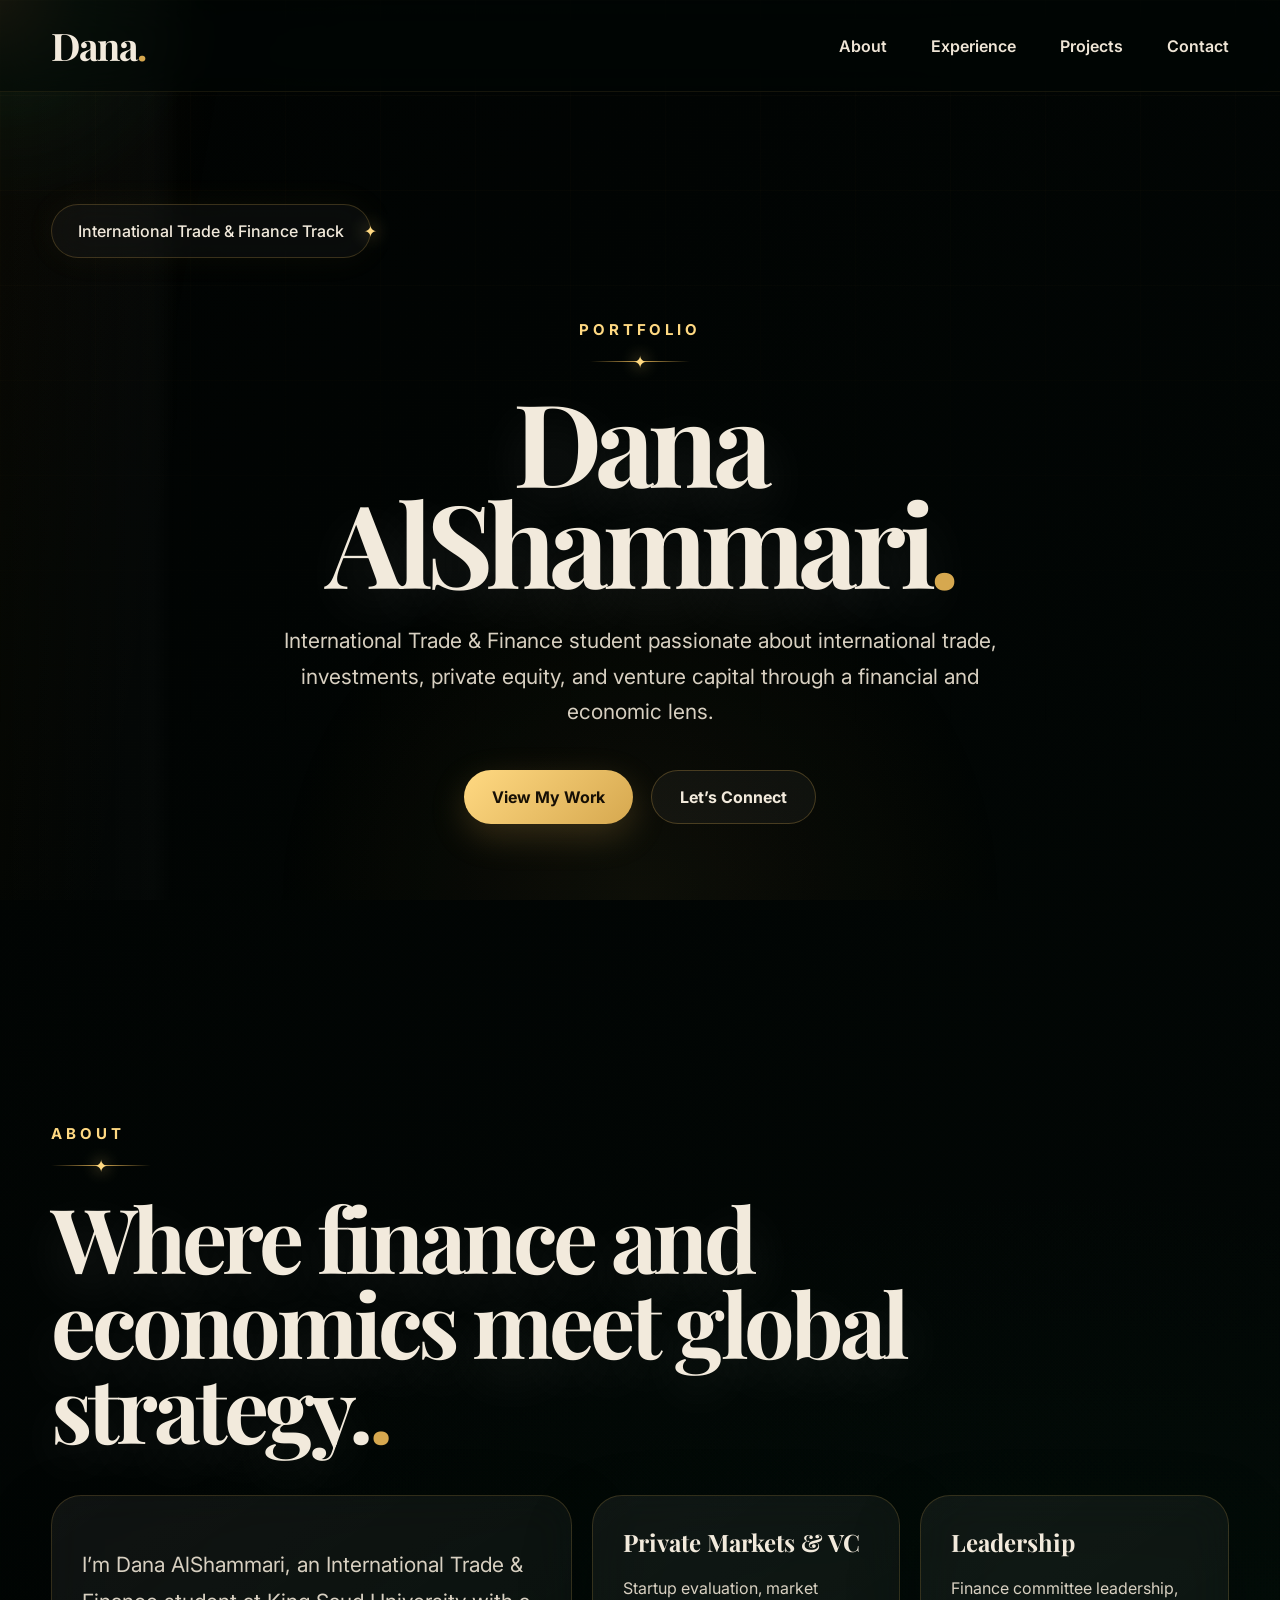
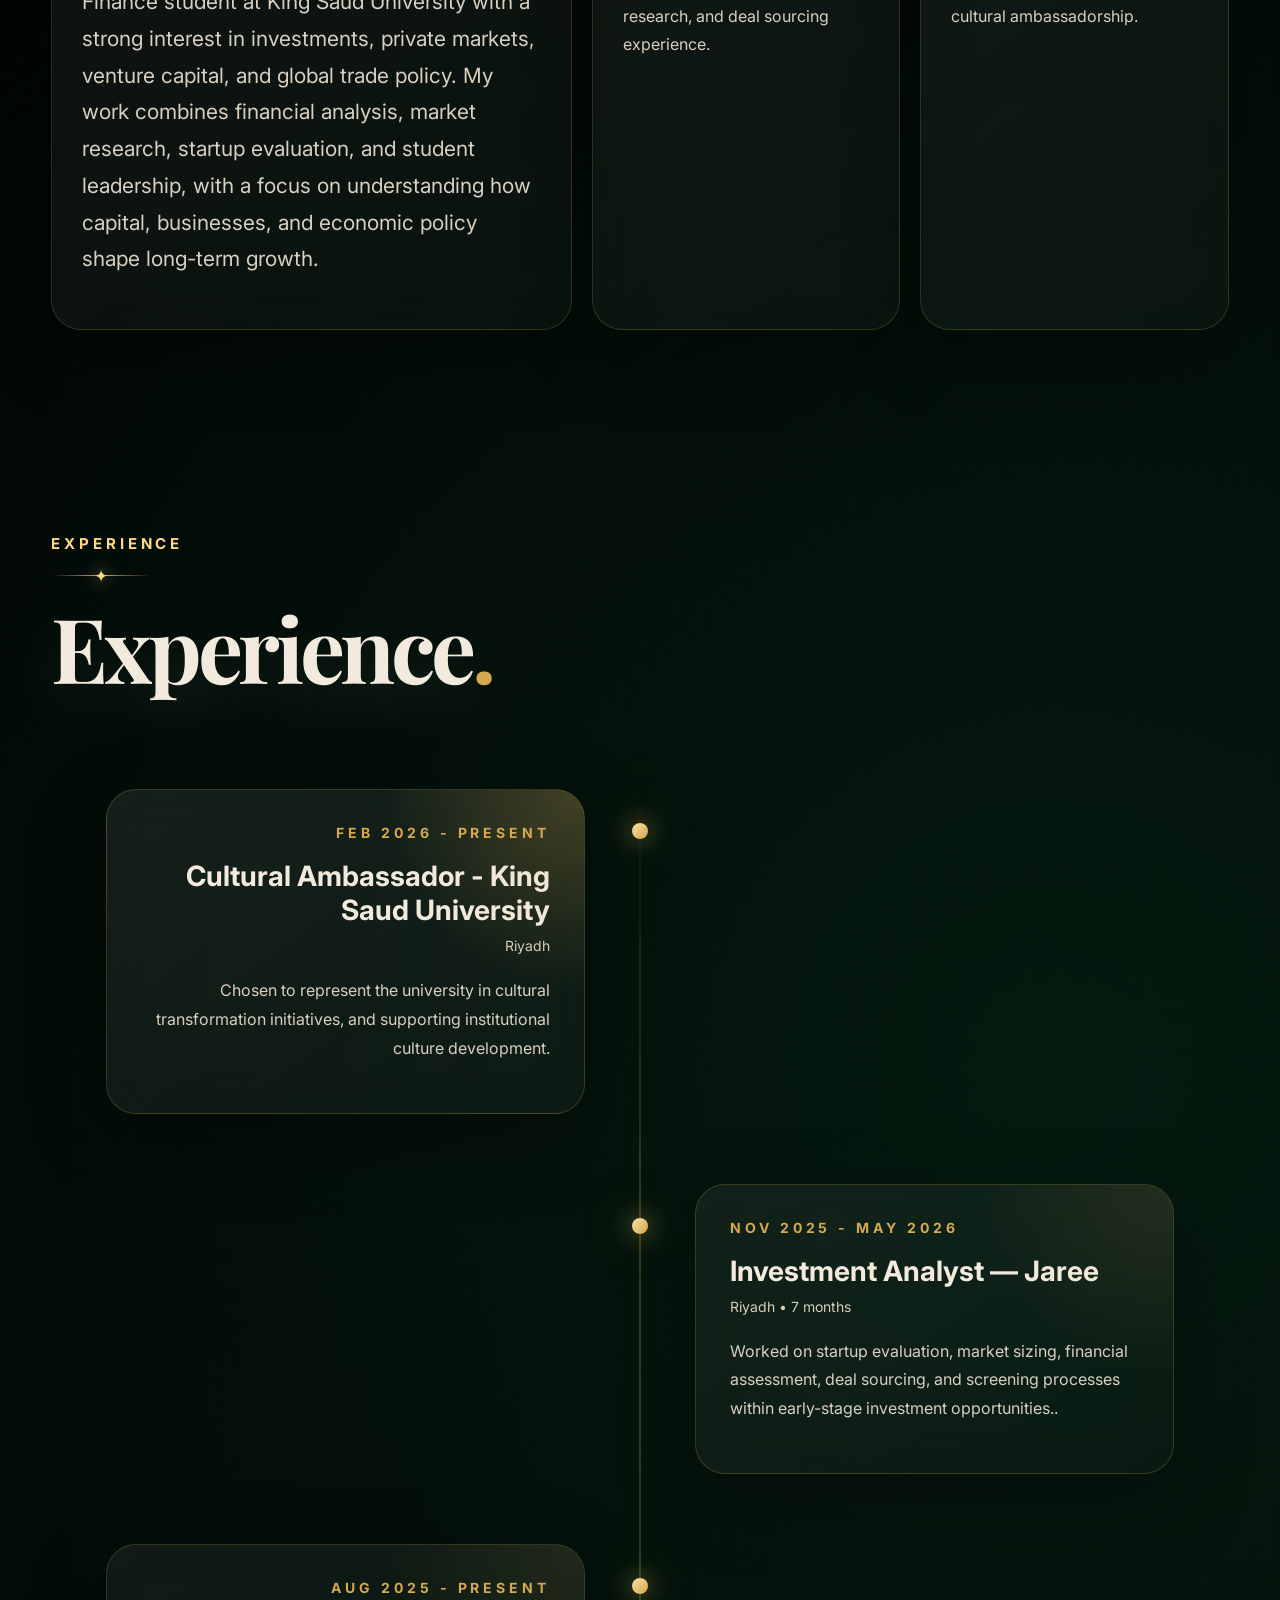
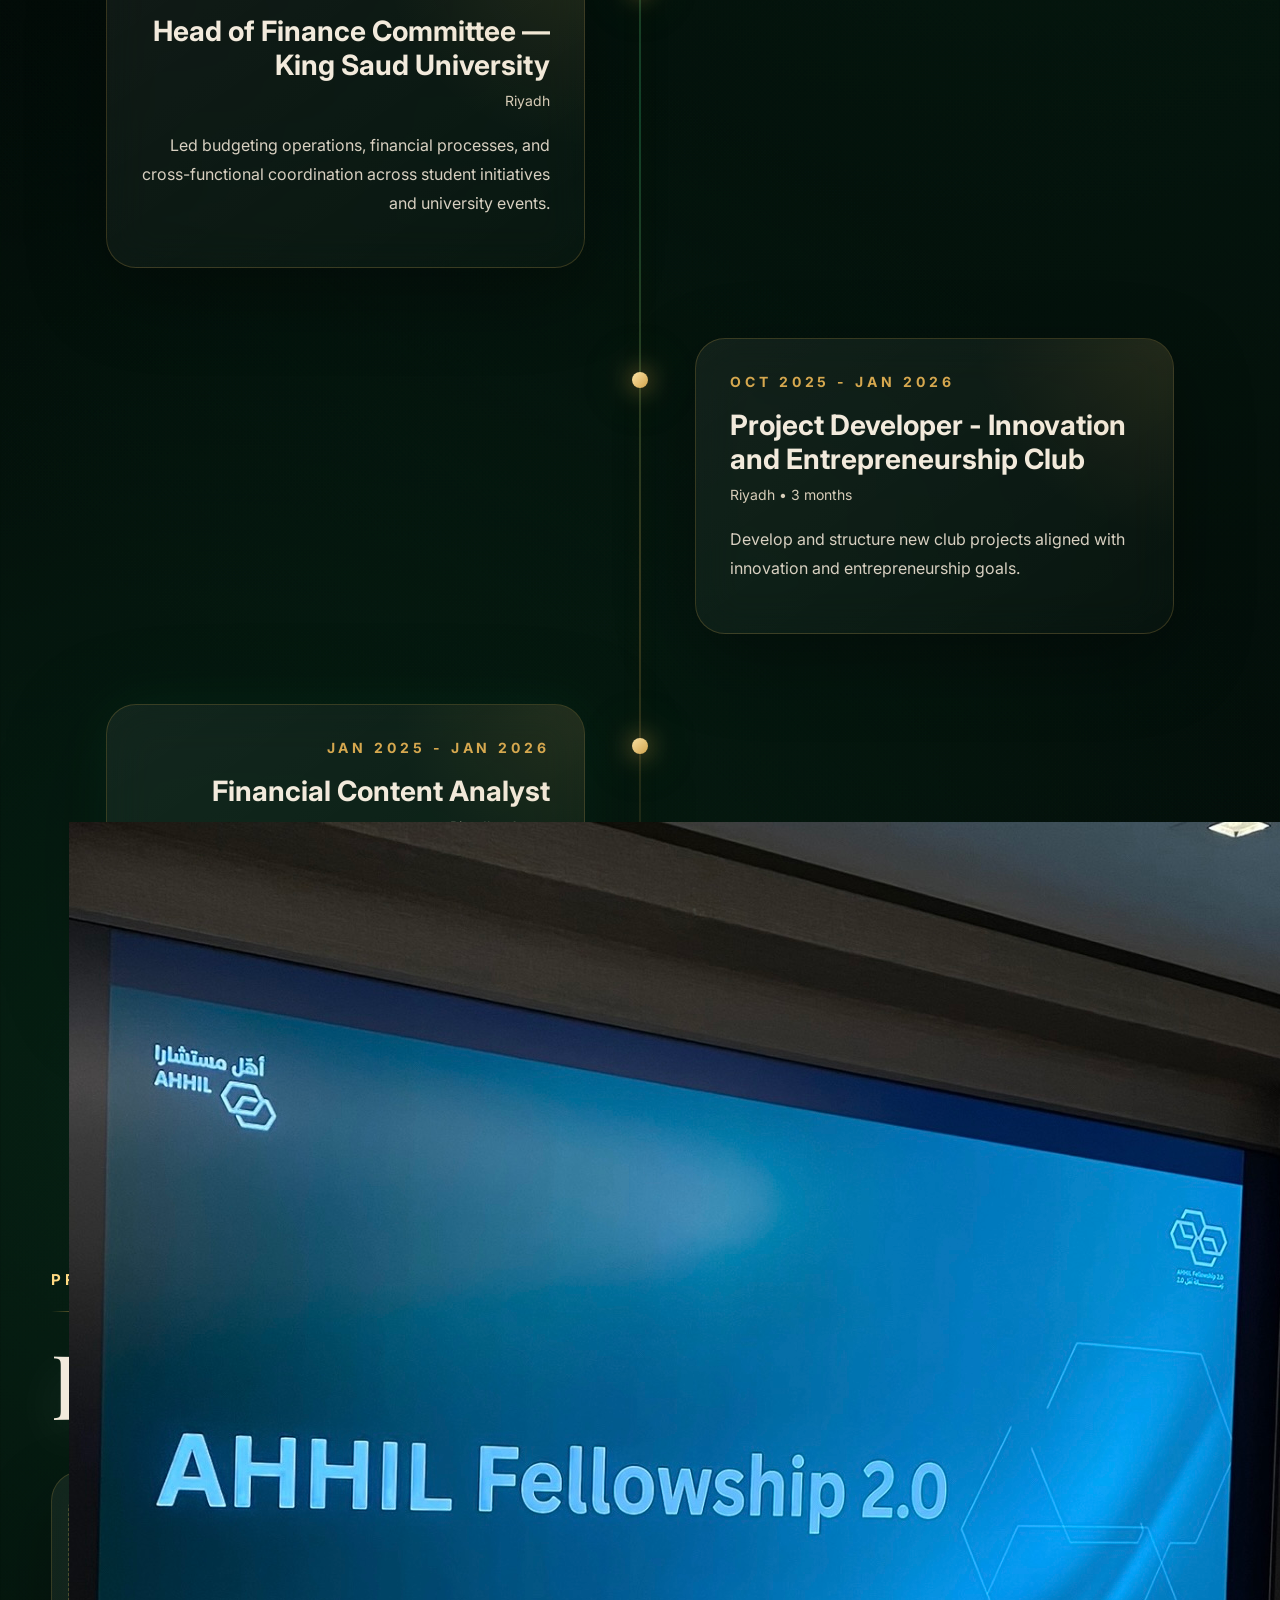
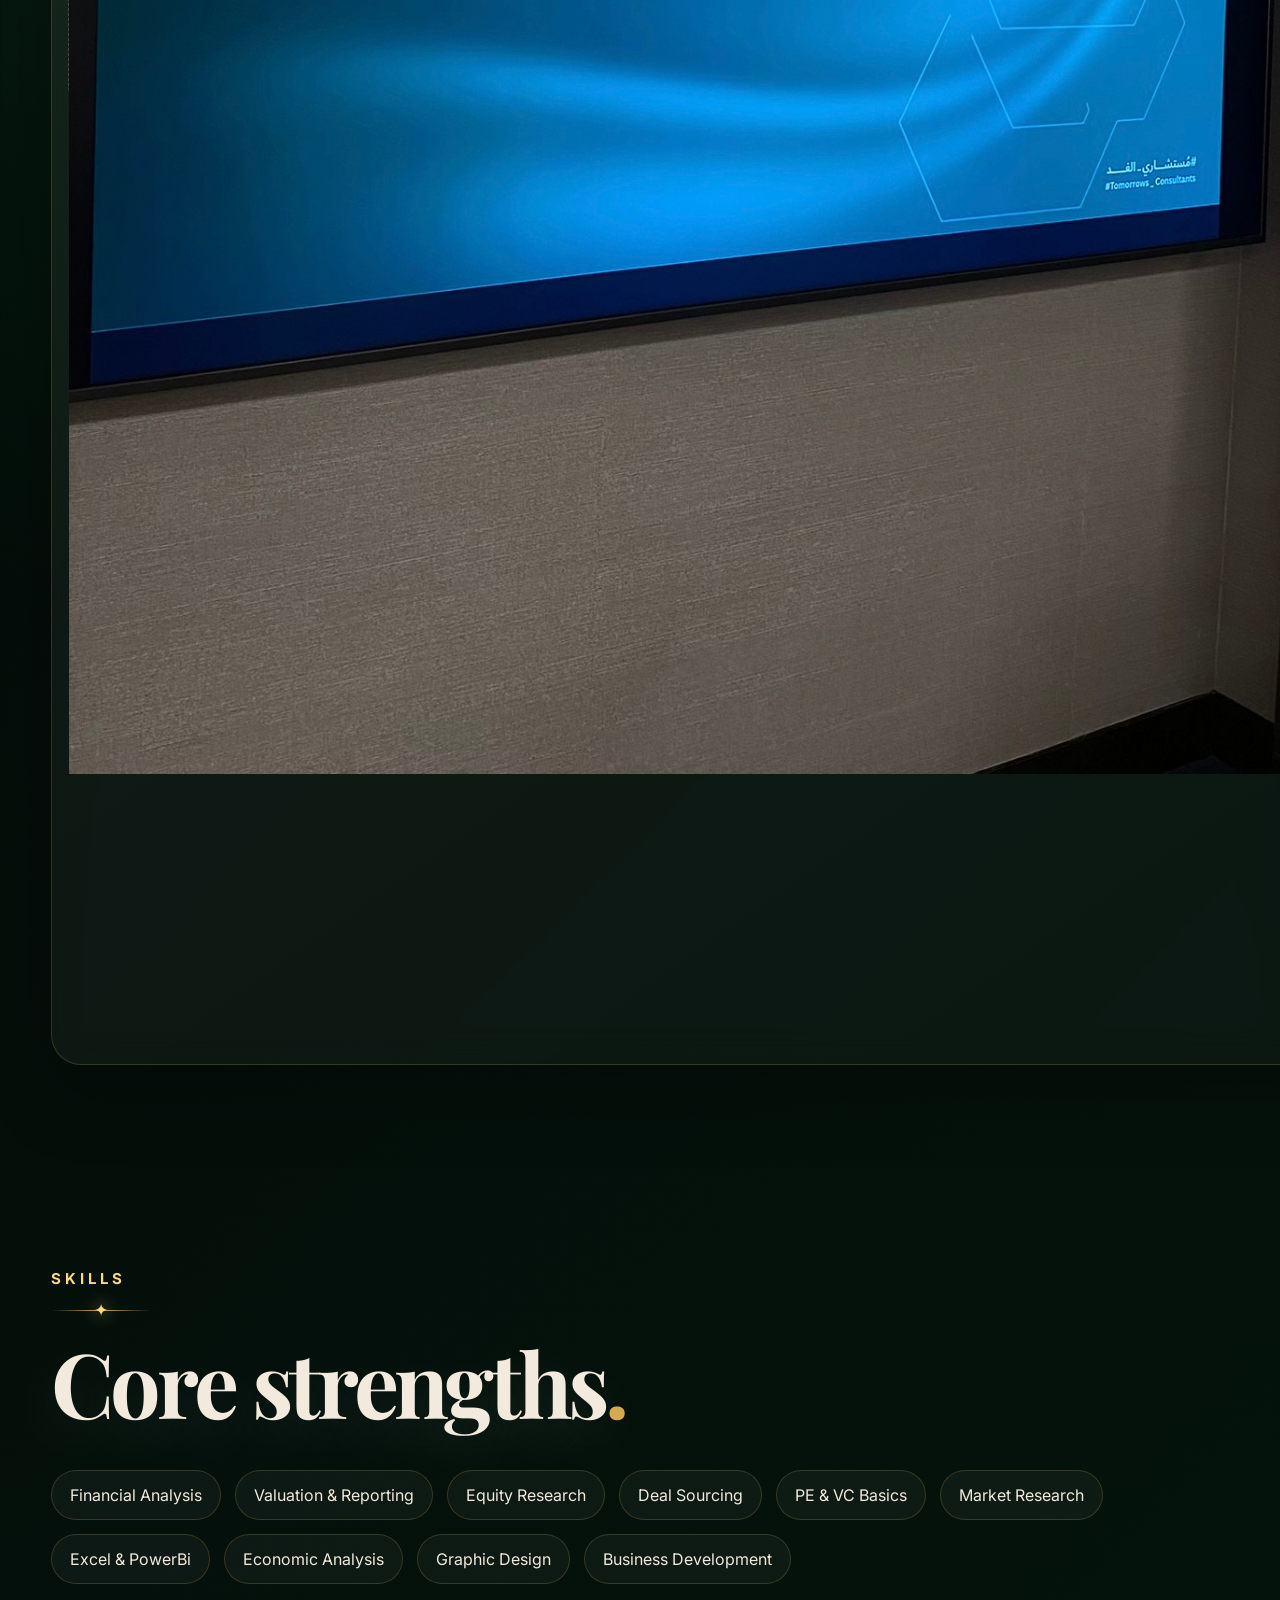
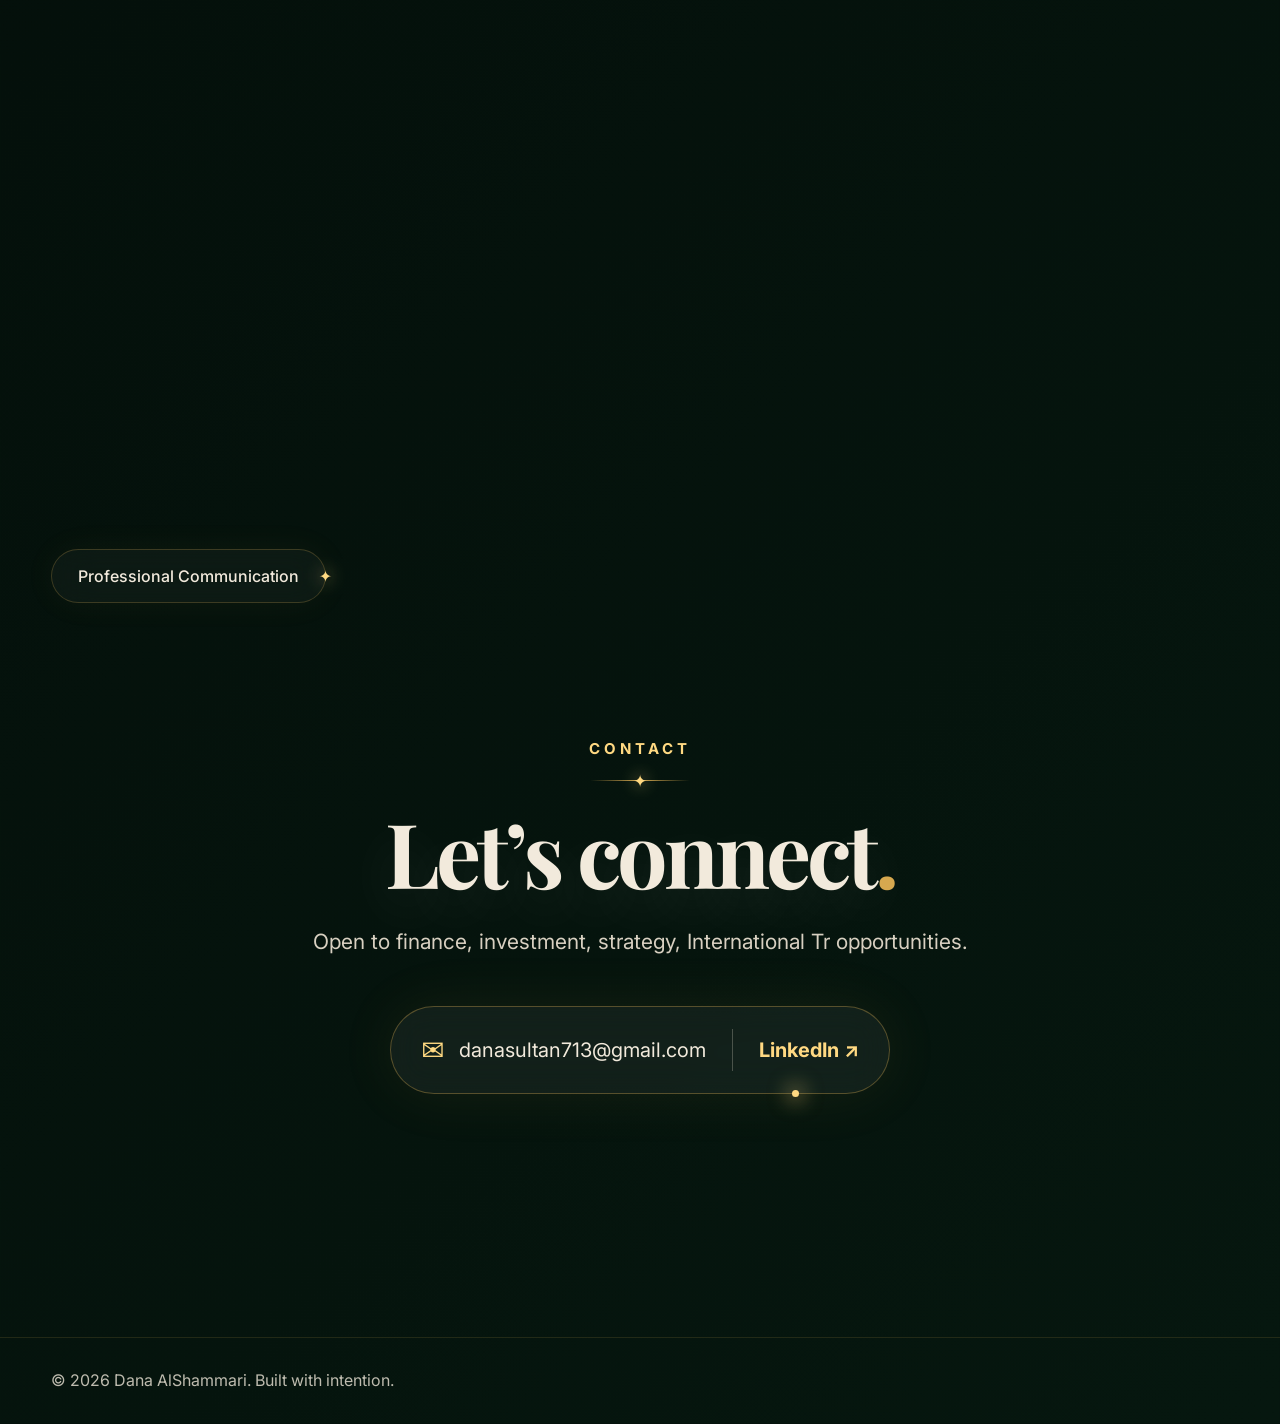
==== commit 99be0fea: "updaate" ====
--- a/index.html
+++ b/index.html
@@ -87,7 +87,7 @@
       <div class="lux-dot"></div>
       <div class="lux-card">
         <div class="lux-year">Nov 2025 - May 2026</div>
-        <h3>=Investment Analyst — Jaree</h3>
+        <h3>Investment Analyst — Jaree</h3>
         <small>Riyadh • 7 months</small>
 
         <p>
@@ -148,7 +148,8 @@
 
       <div class="project-grid">
         <article class="project-card">
-          <div class="project-image">Add image</div>
+          <div class="project-image">
+           <img src="ahhl 1.jpg" alt="Ahhl Fellowship">
           <h3>Ahhl Fellowship 2.0</h3>
           <p>Part of the Media Team in the Ahhl Fellowship, a selective six-month consulting focused fellowship that brings together high-potential students from across Saudi Arabia in partnership with firms and institutions including McKinsey & Company, PwC, KPMG, BCG, Roland Berger, Deloitte, EY, and Mandarin Oriental.</p>
         </article>
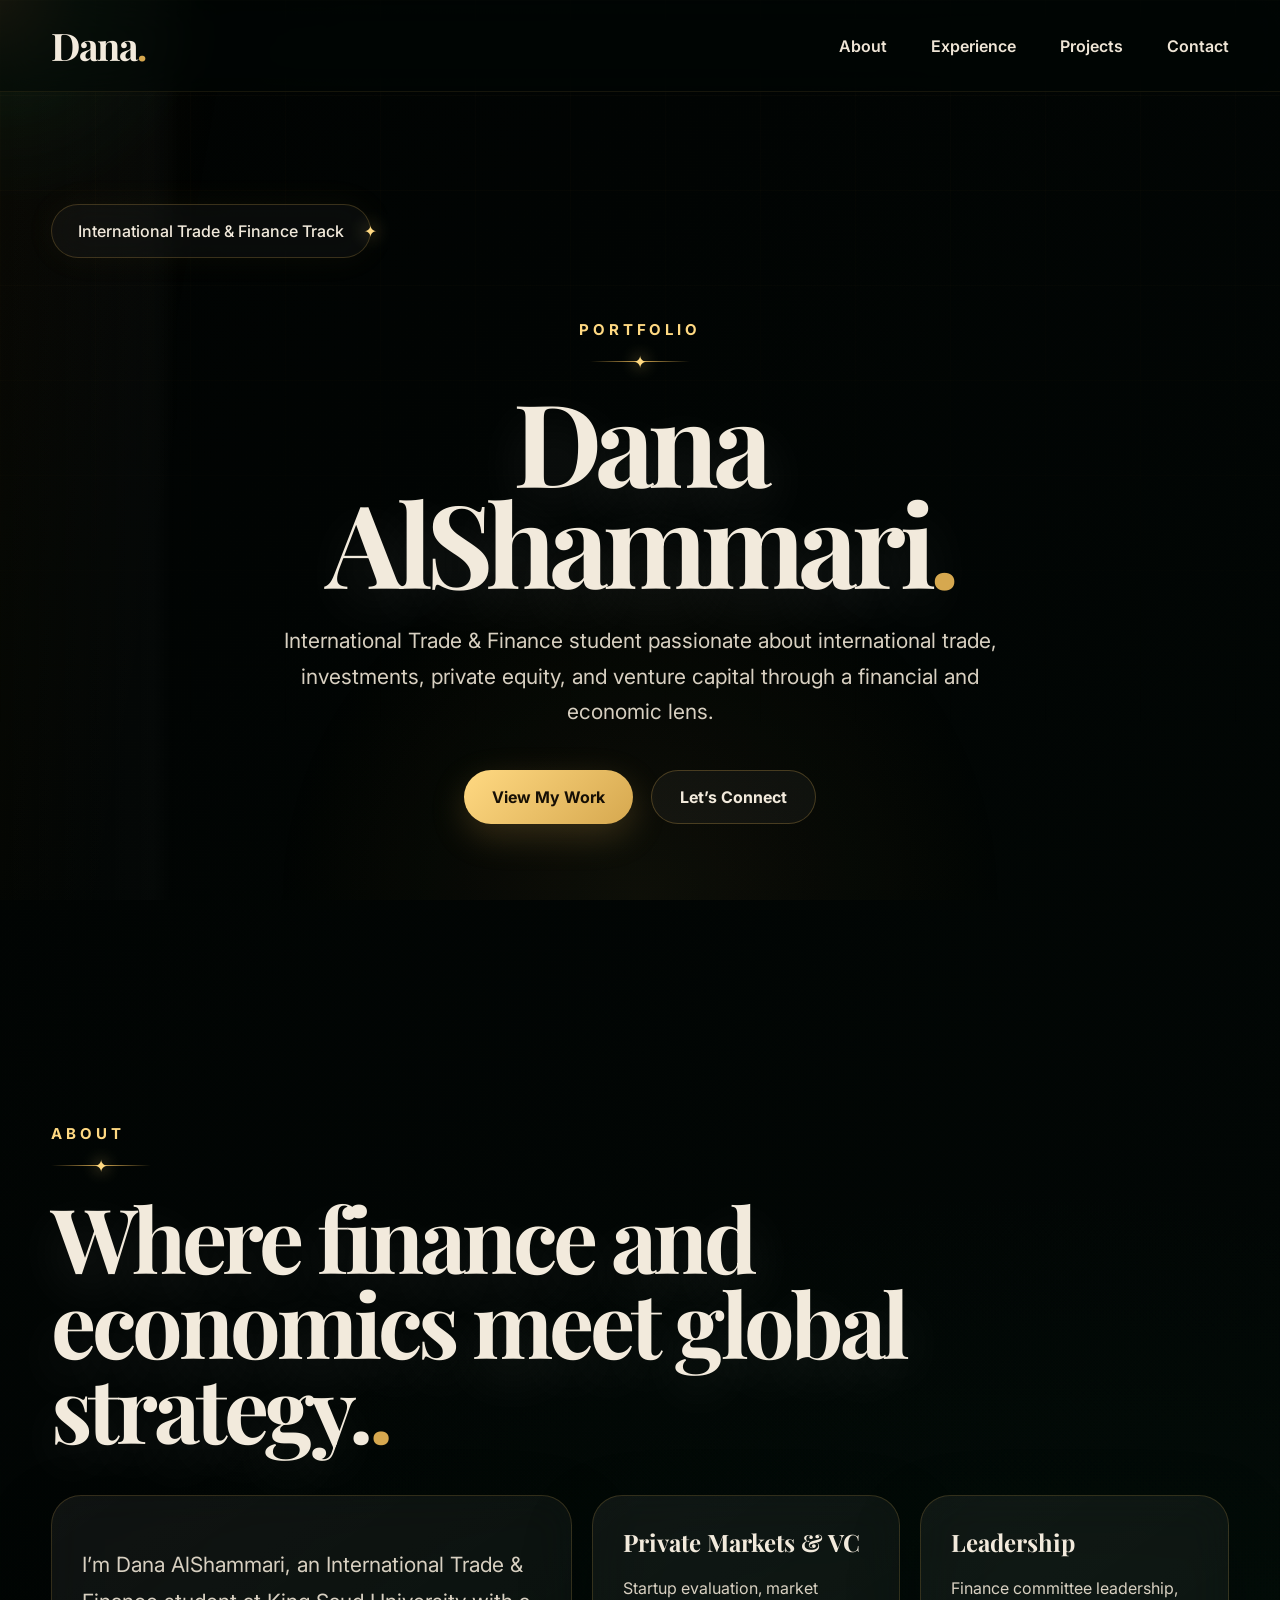
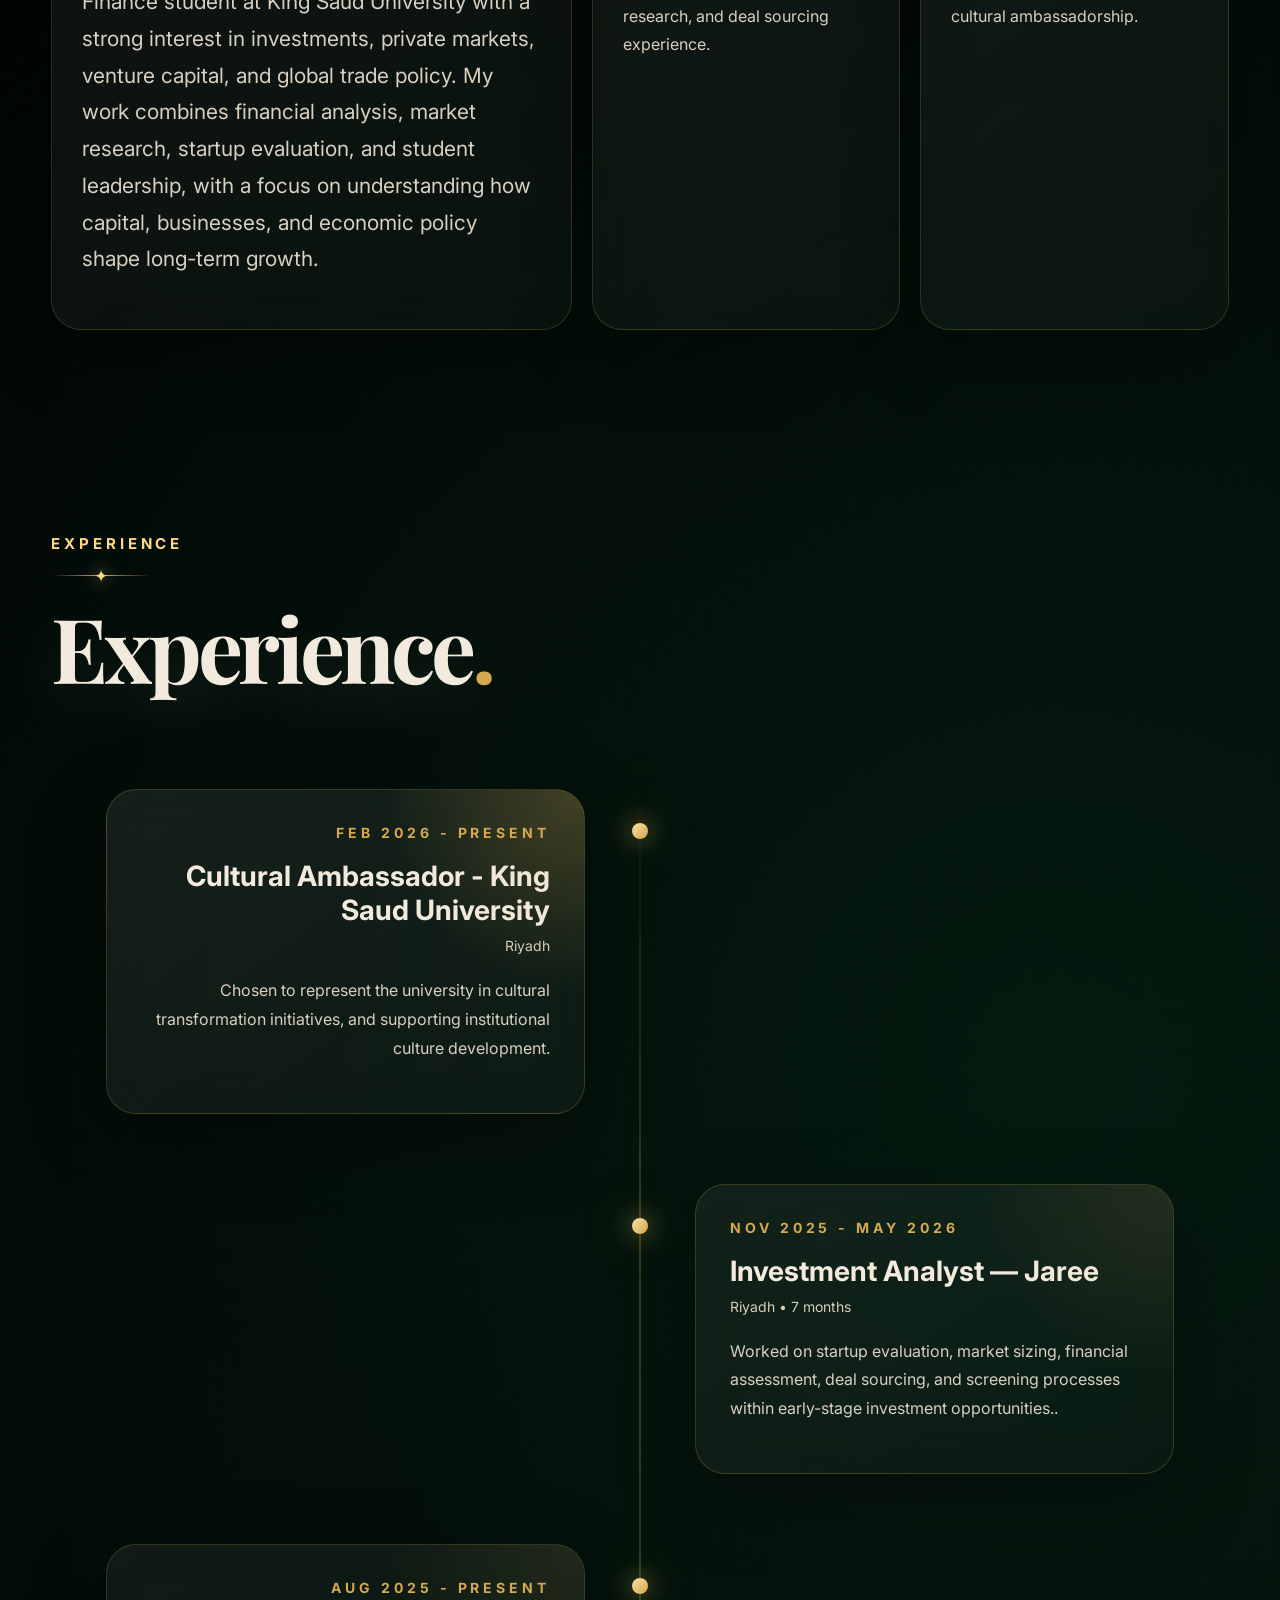
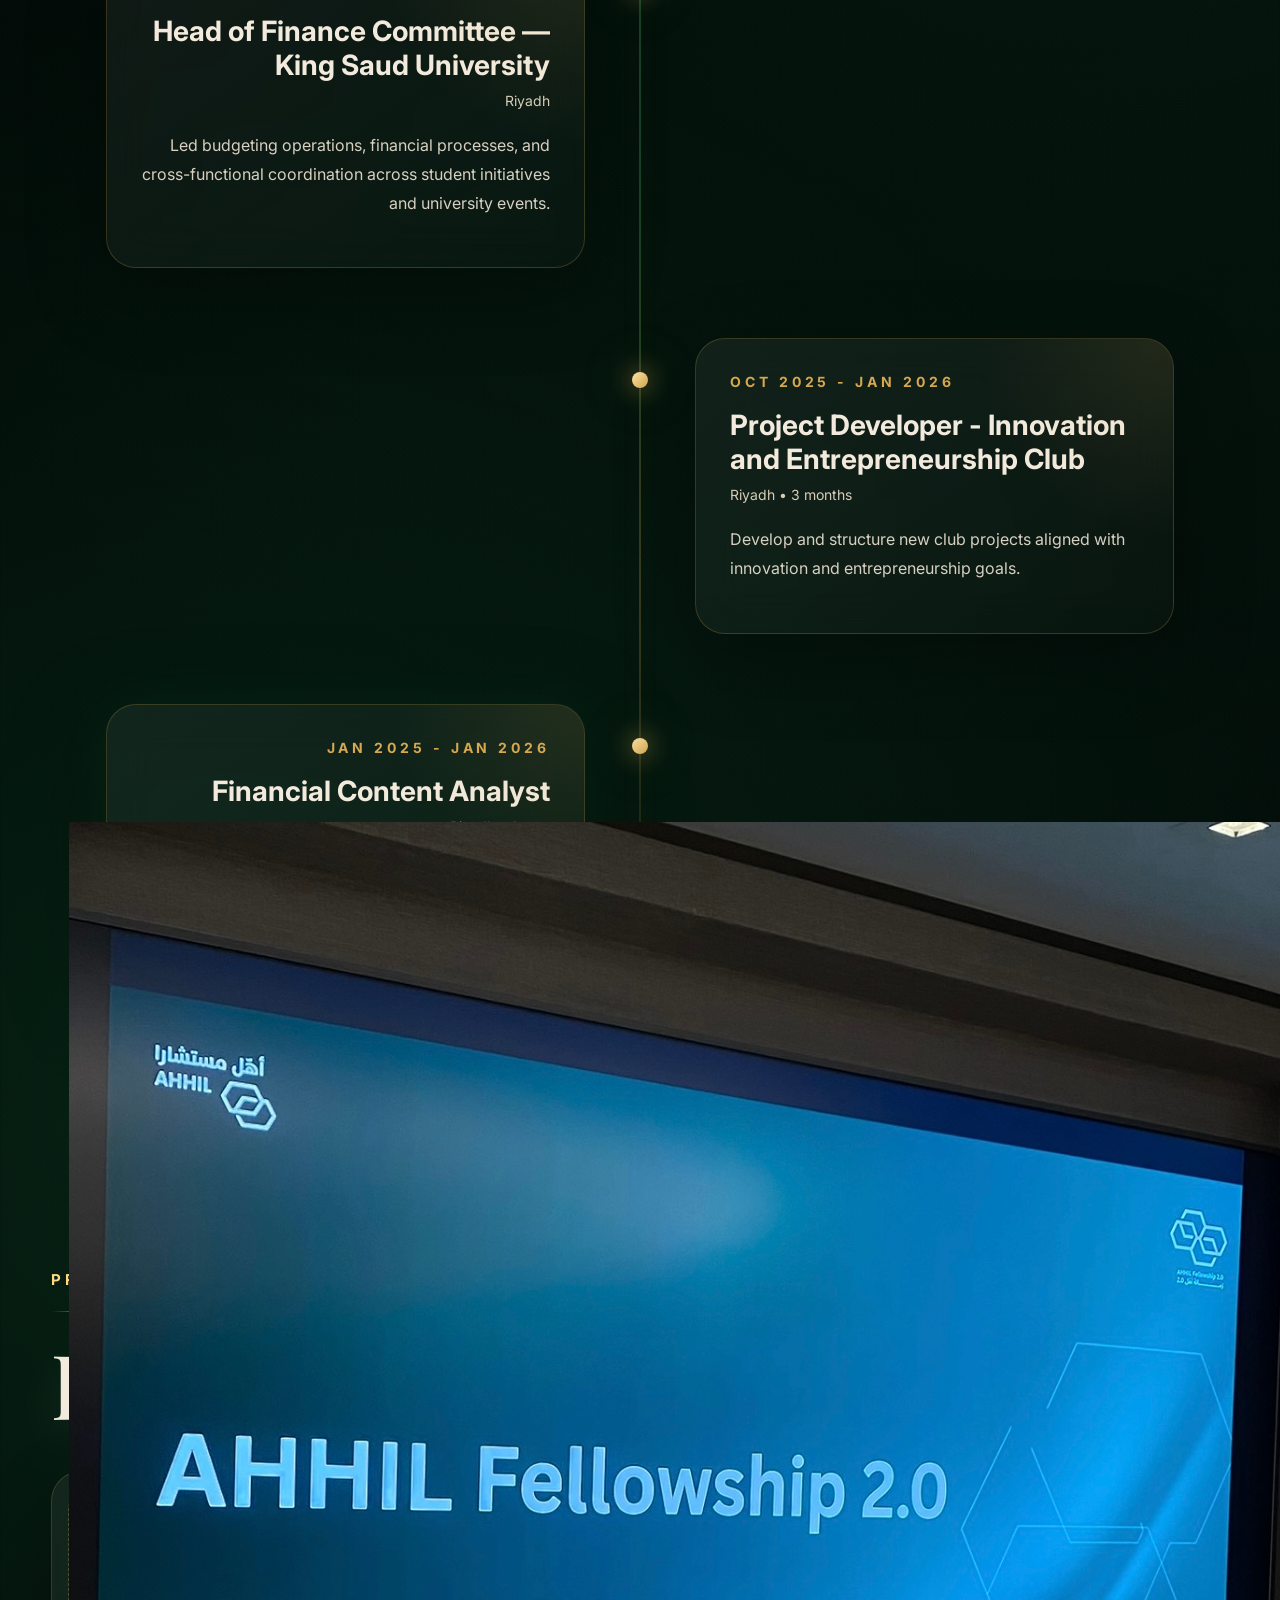
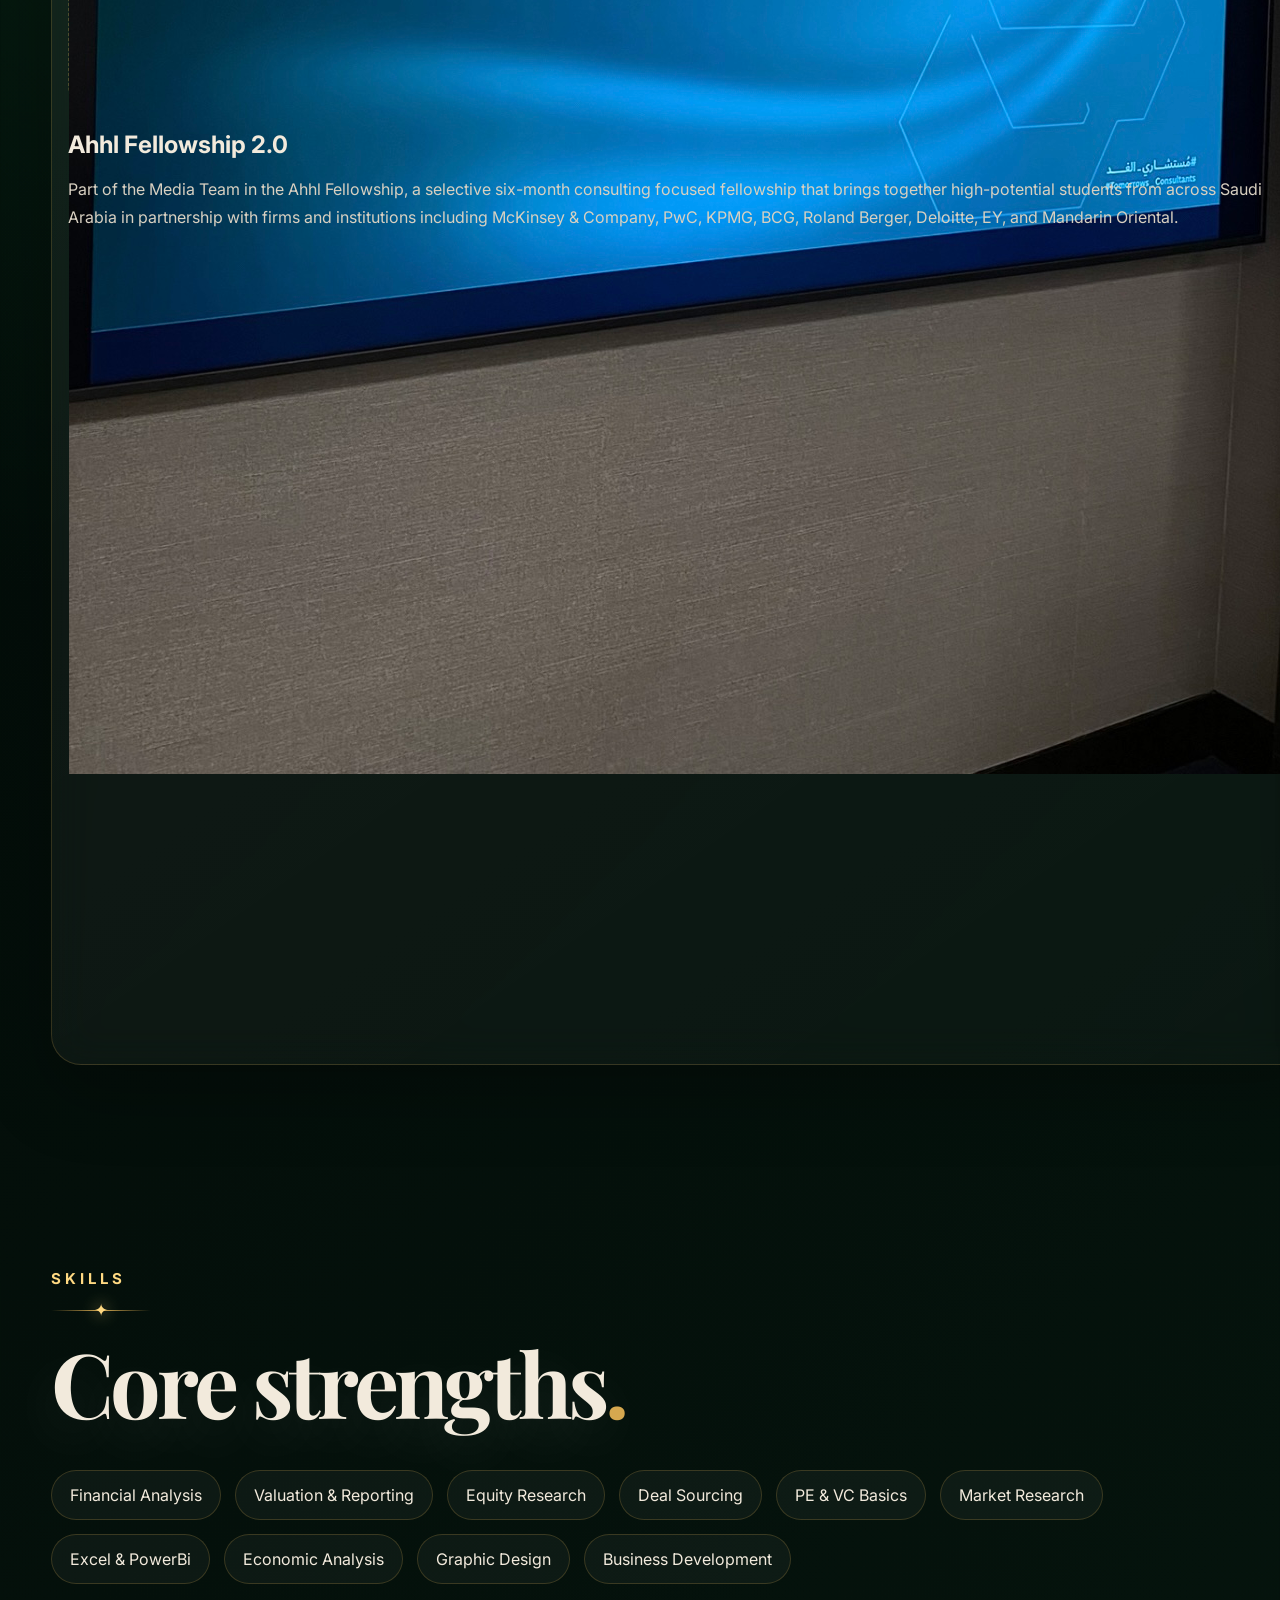
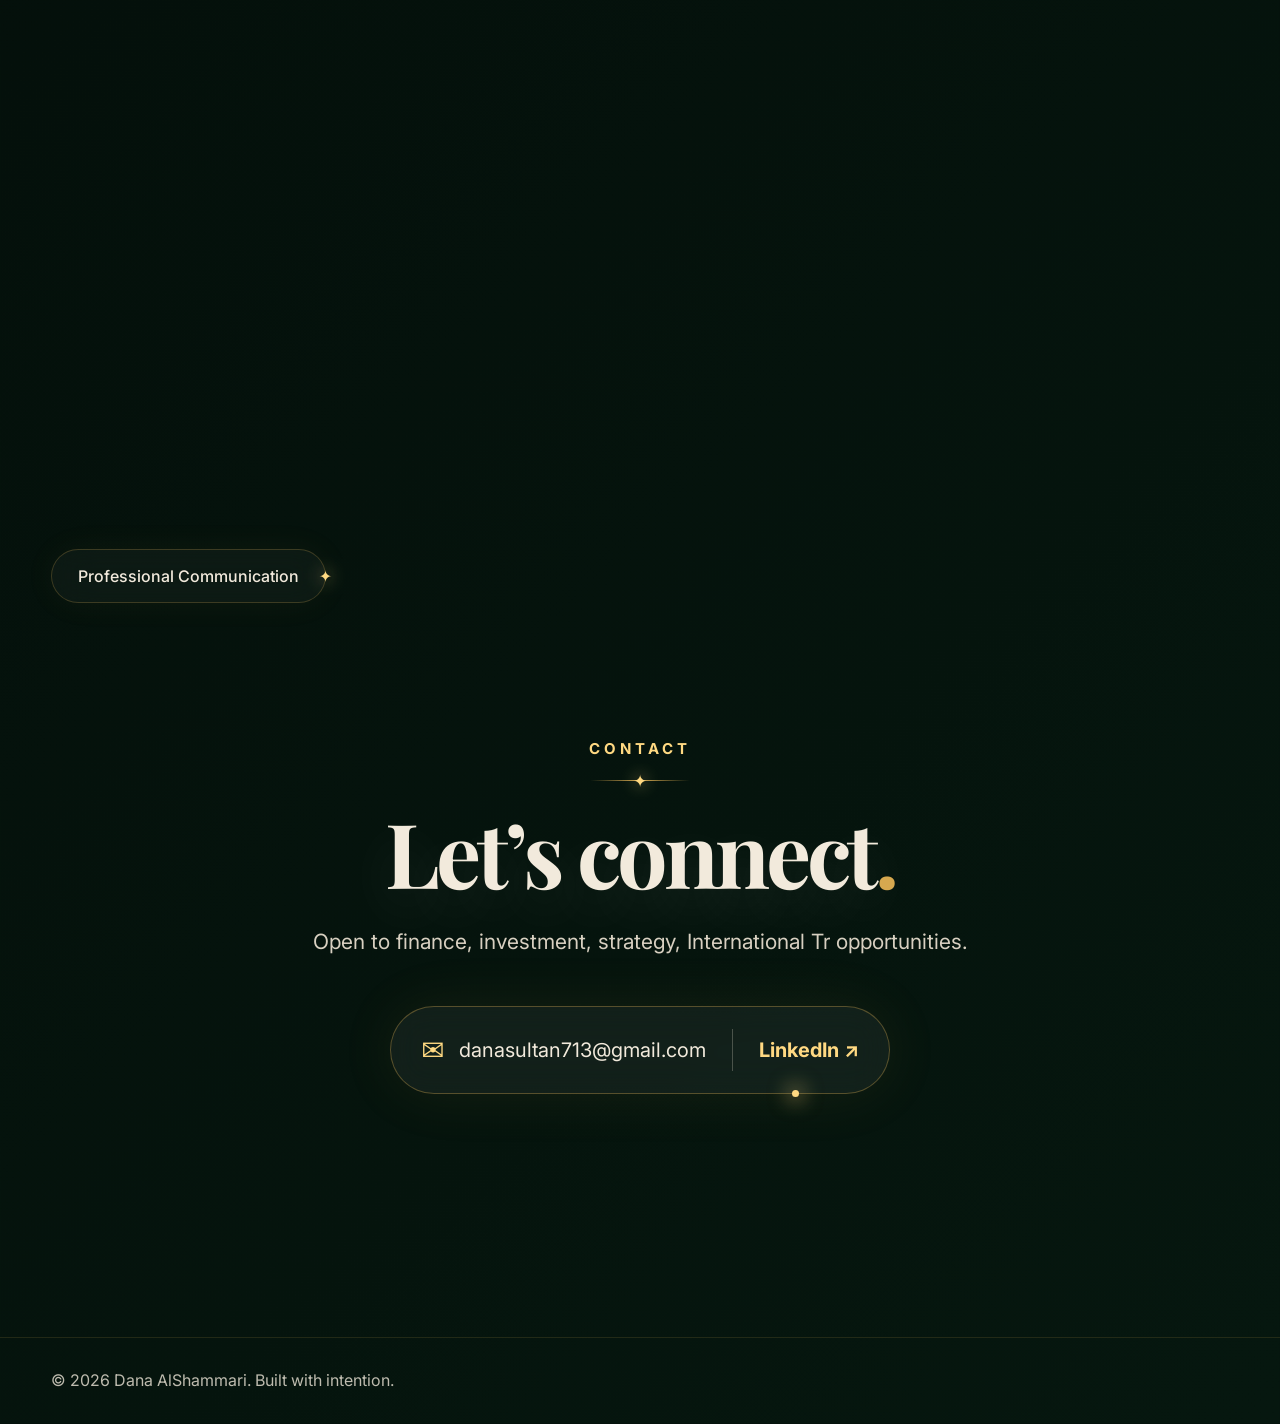
==== commit 907cb4f2: "upp" ====
--- a/index.html
+++ b/index.html
@@ -149,12 +149,15 @@
       <div class="project-grid">
         <article class="project-card">
           <div class="project-image">
-           <img src="ahhl 1.jpg" alt="Ahhl Fellowship">
+           <img src="ahhl 1.jpg" alt="Ahhl Fellowship"> 
+          </div>
           <h3>Ahhl Fellowship 2.0</h3>
           <p>Part of the Media Team in the Ahhl Fellowship, a selective six-month consulting focused fellowship that brings together high-potential students from across Saudi Arabia in partnership with firms and institutions including McKinsey & Company, PwC, KPMG, BCG, Roland Berger, Deloitte, EY, and Mandarin Oriental.</p>
         </article>
         <article class="project-card">
-          <div class="project-image">Add Road to CFO image</div>
+          <div class="project-image">
+            <img src="road-to-cfo.jpg" alt="Road to CFO Program">
+          </div>
           <h3>Road to CFO Program - Riyad Capital and Ethmar Financial</h3>
           <p>Part of the Media Team for the “Road to CFO” program — a three-day finance initiative featuring workshops and sessions led by CFOs and finance leaders from various companies, focused on financial leadership, industry insights, and professional development.</p>
         </article>
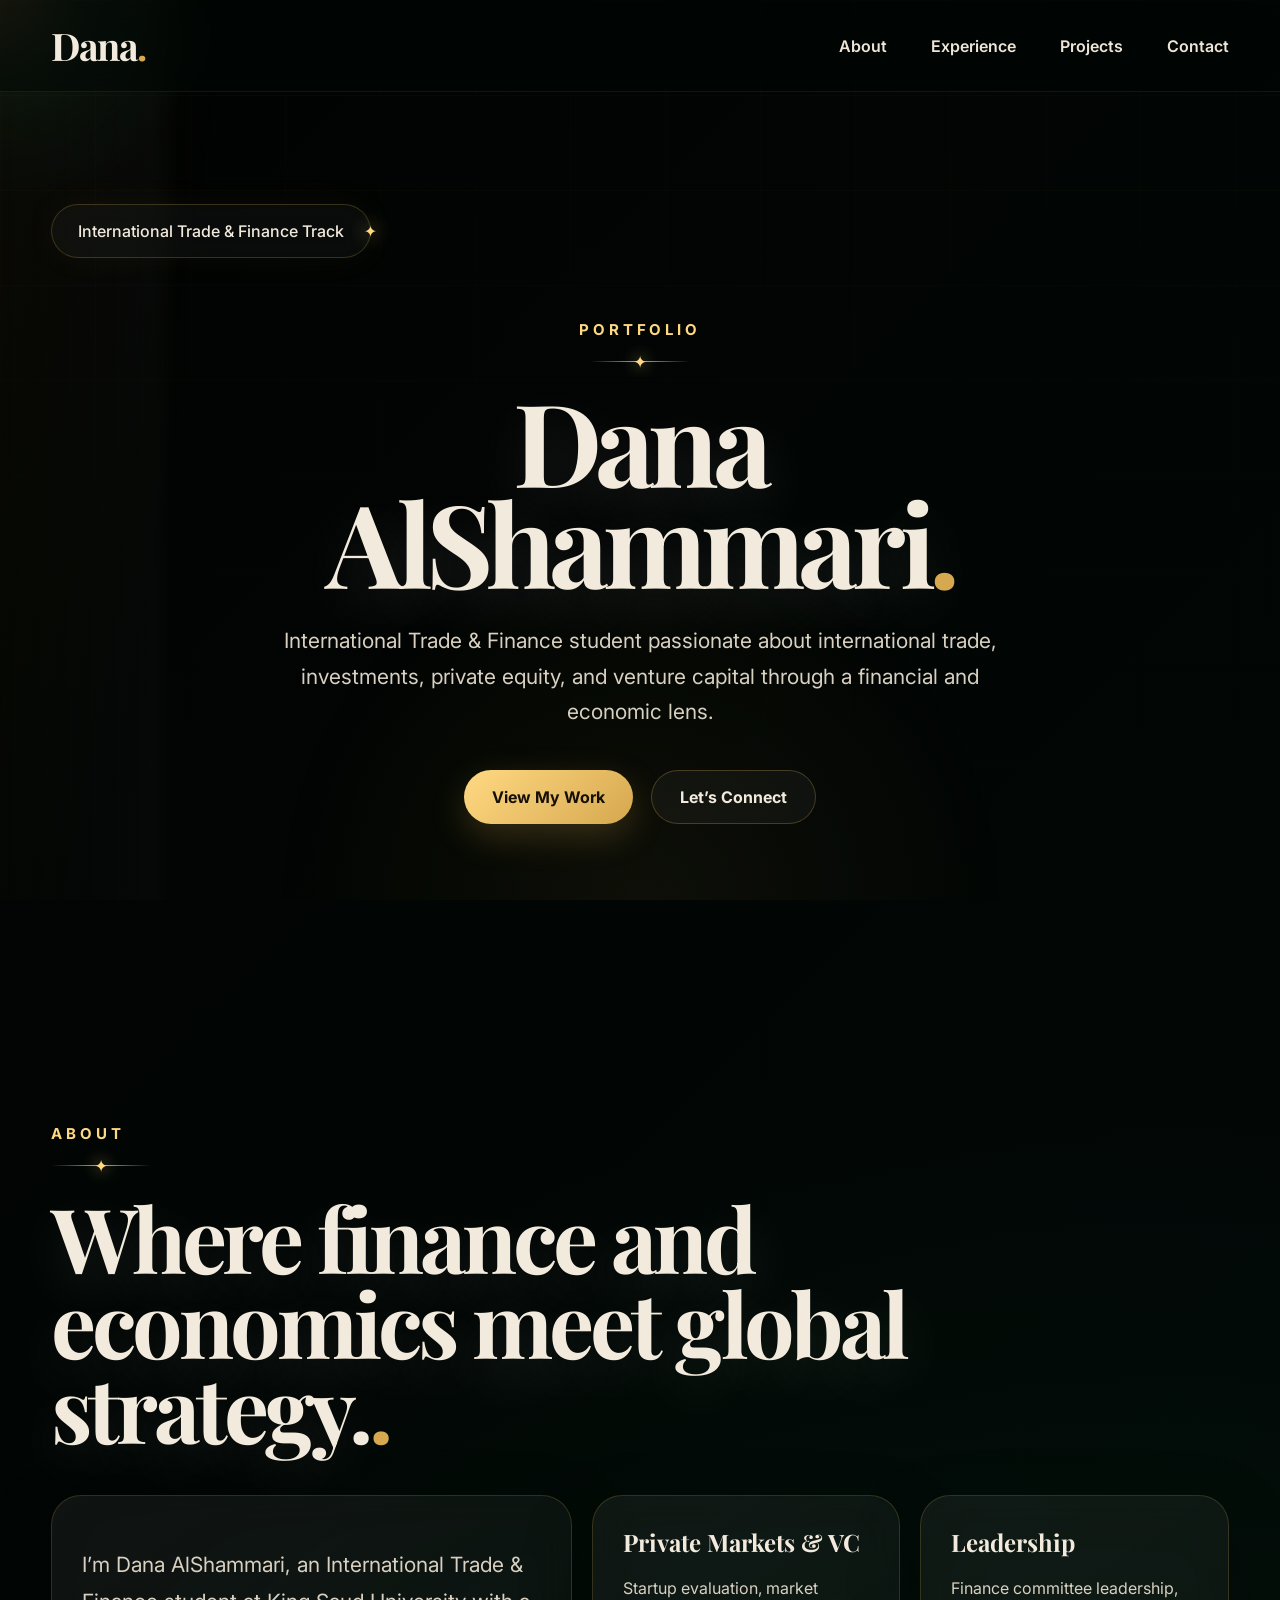
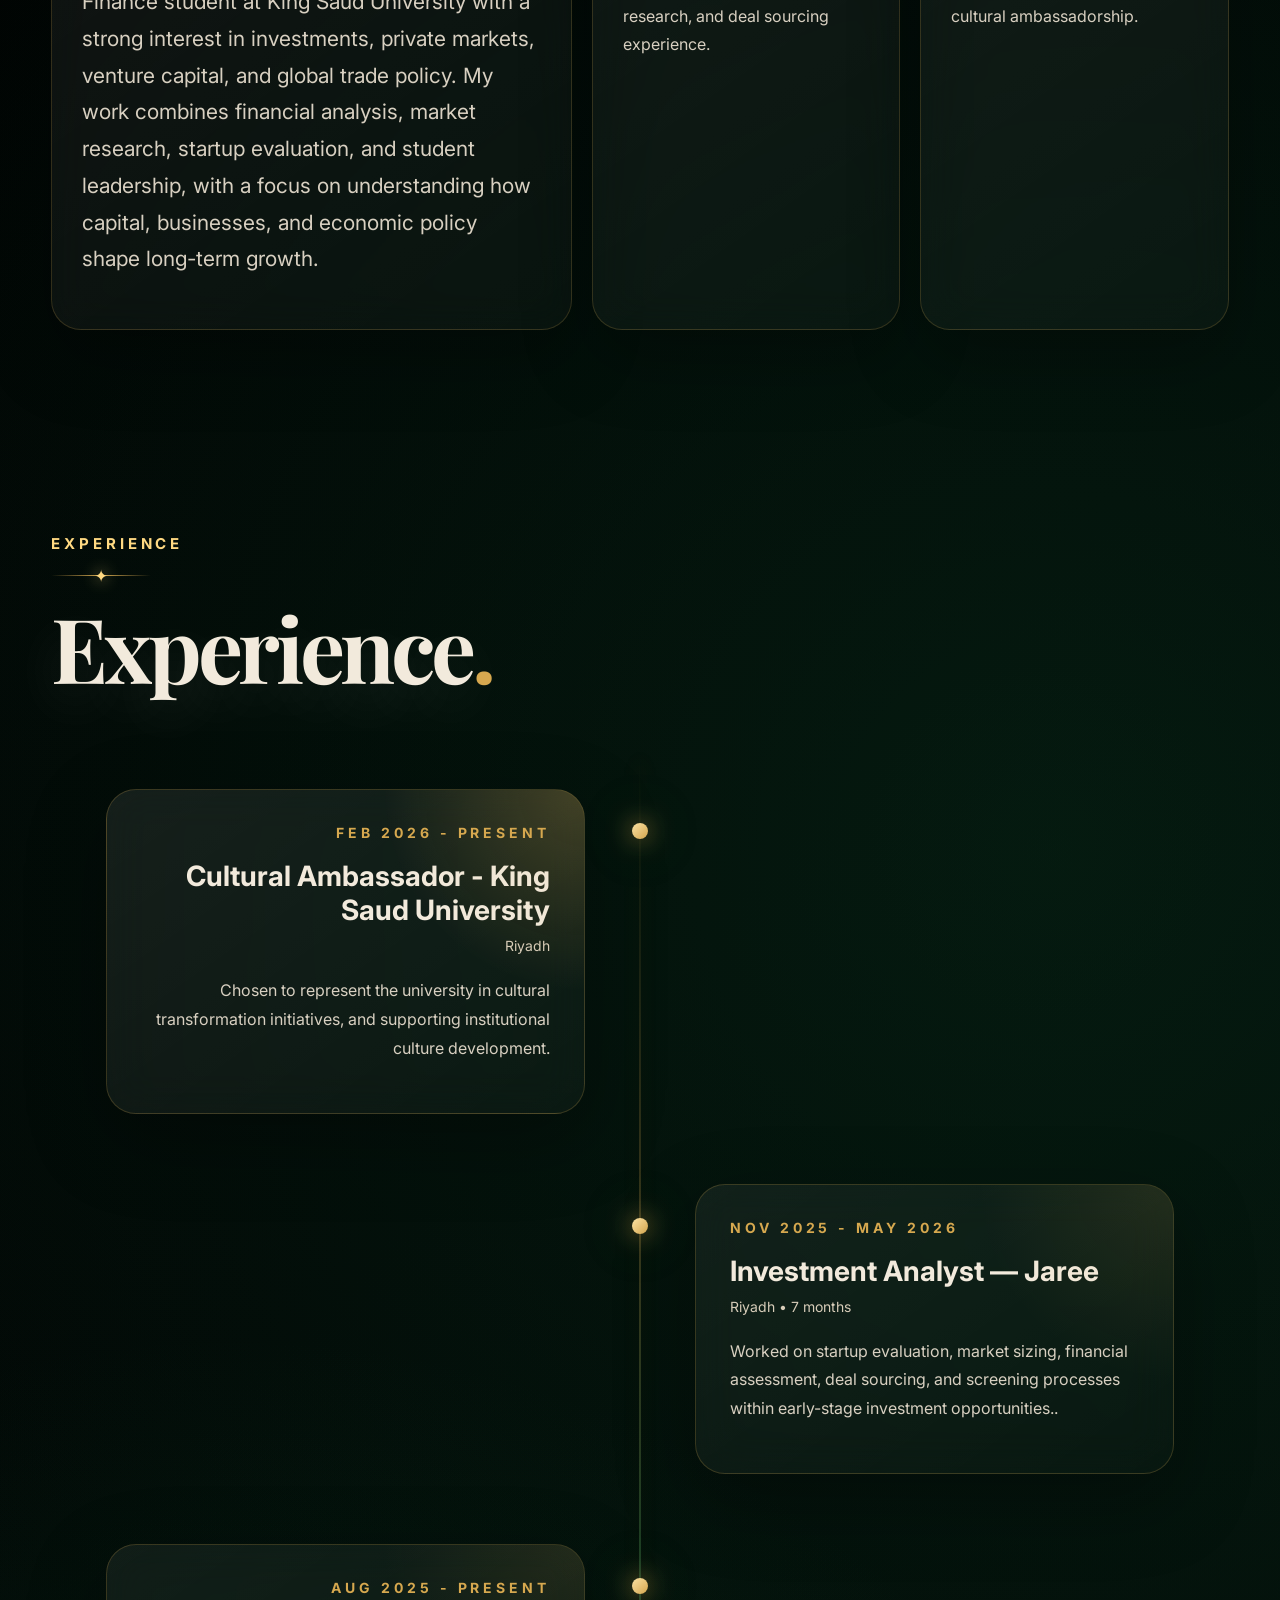
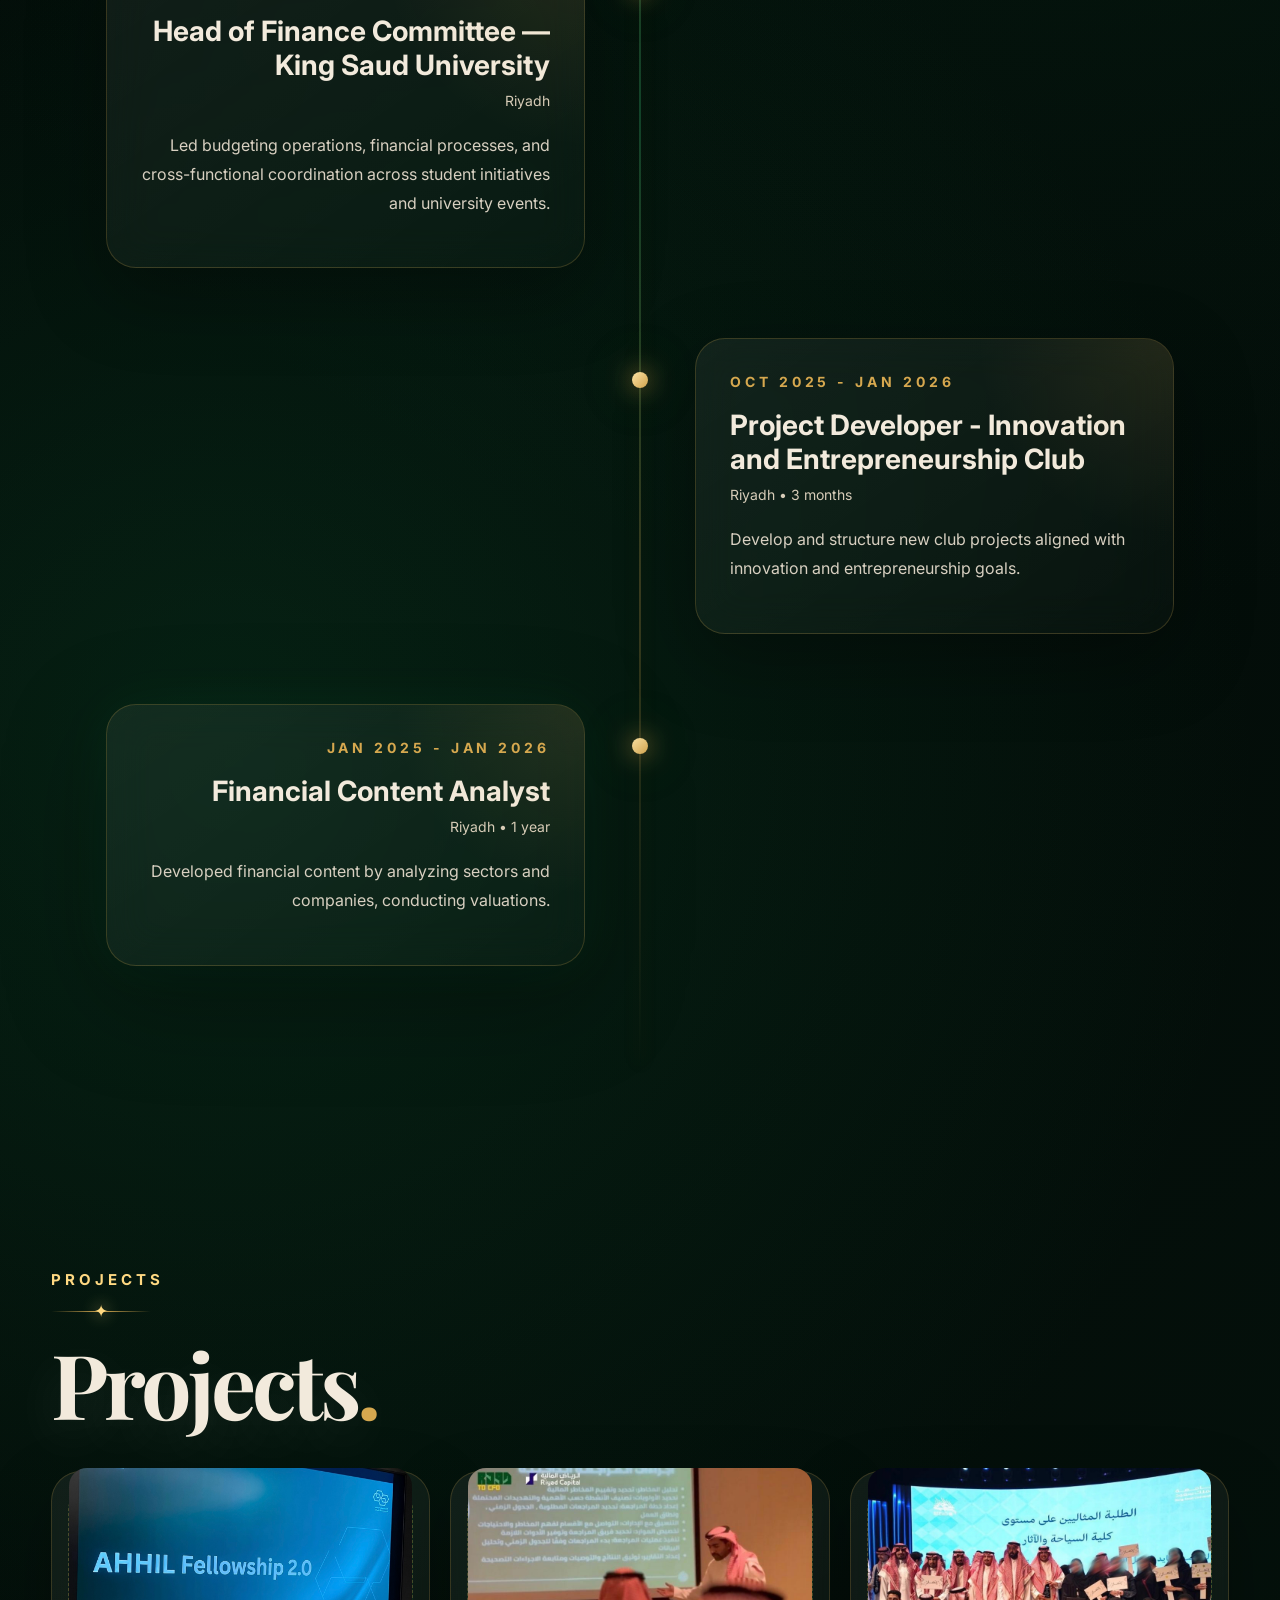
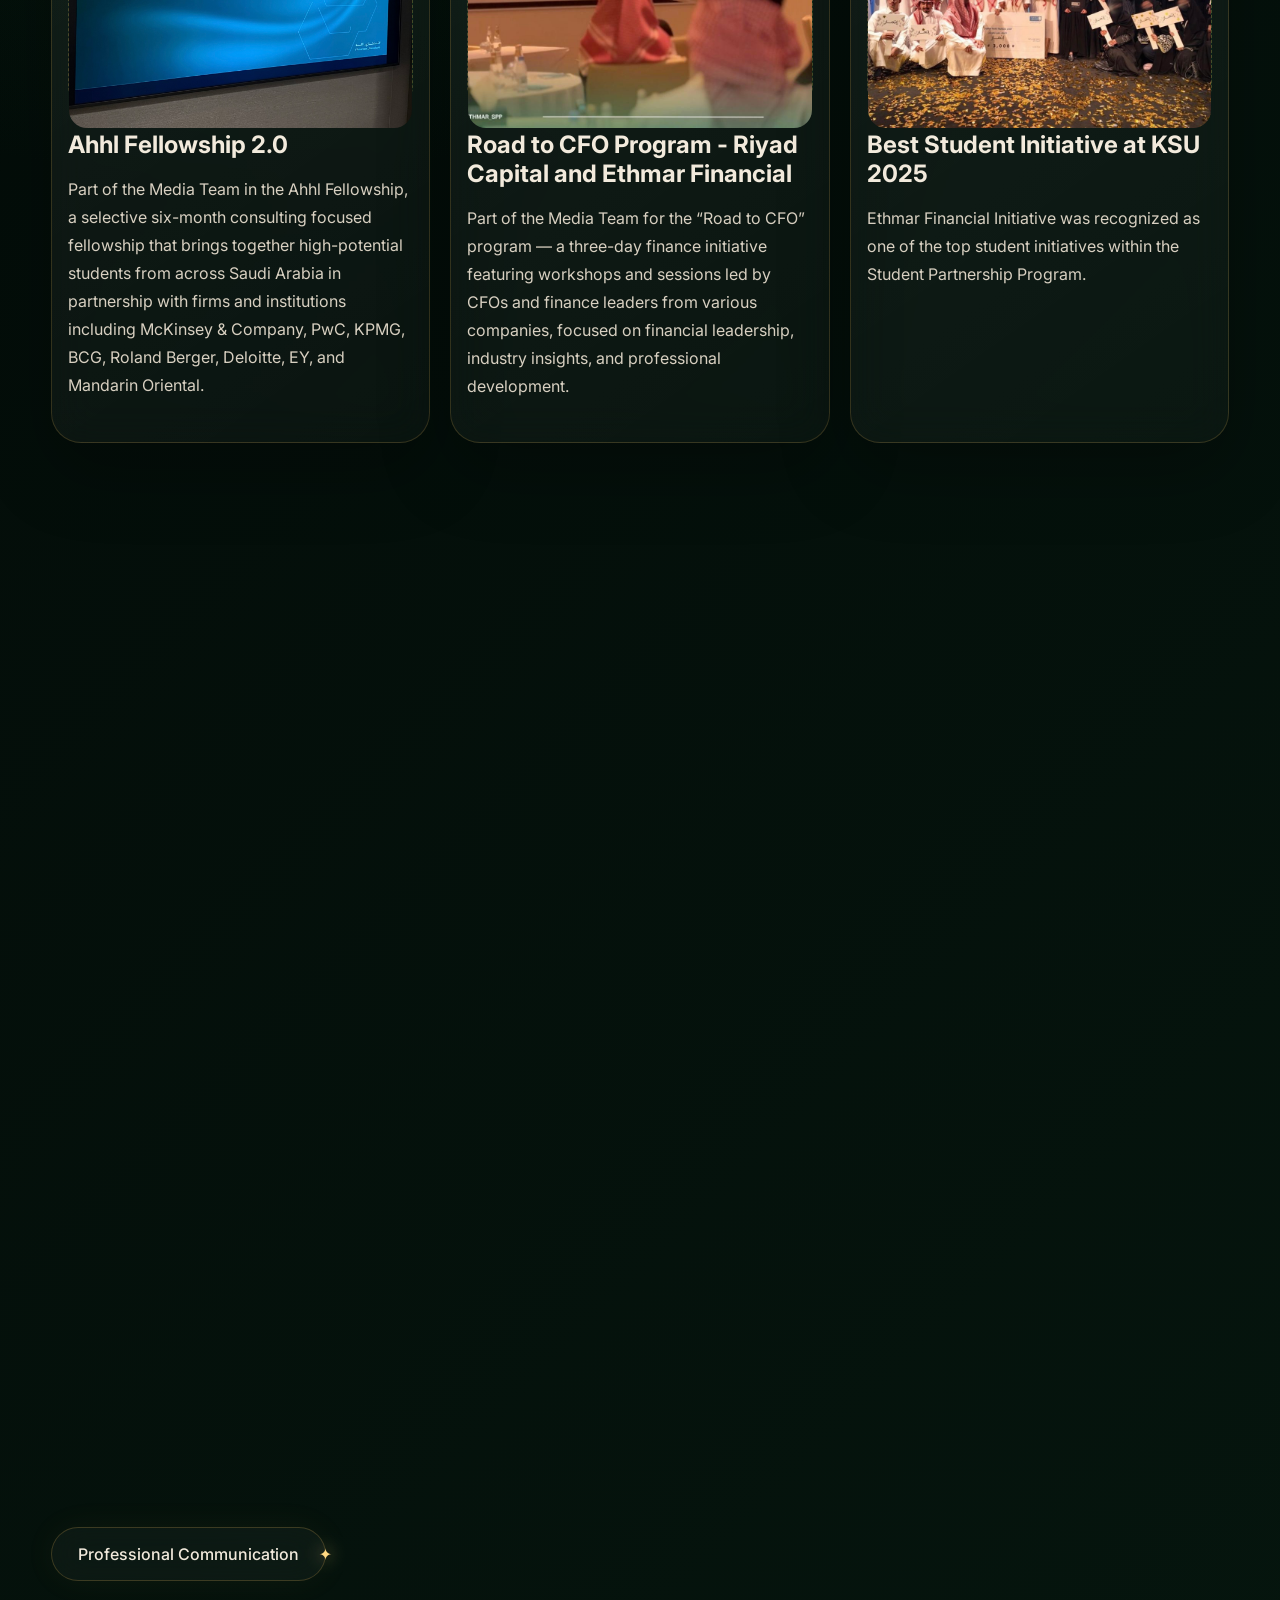
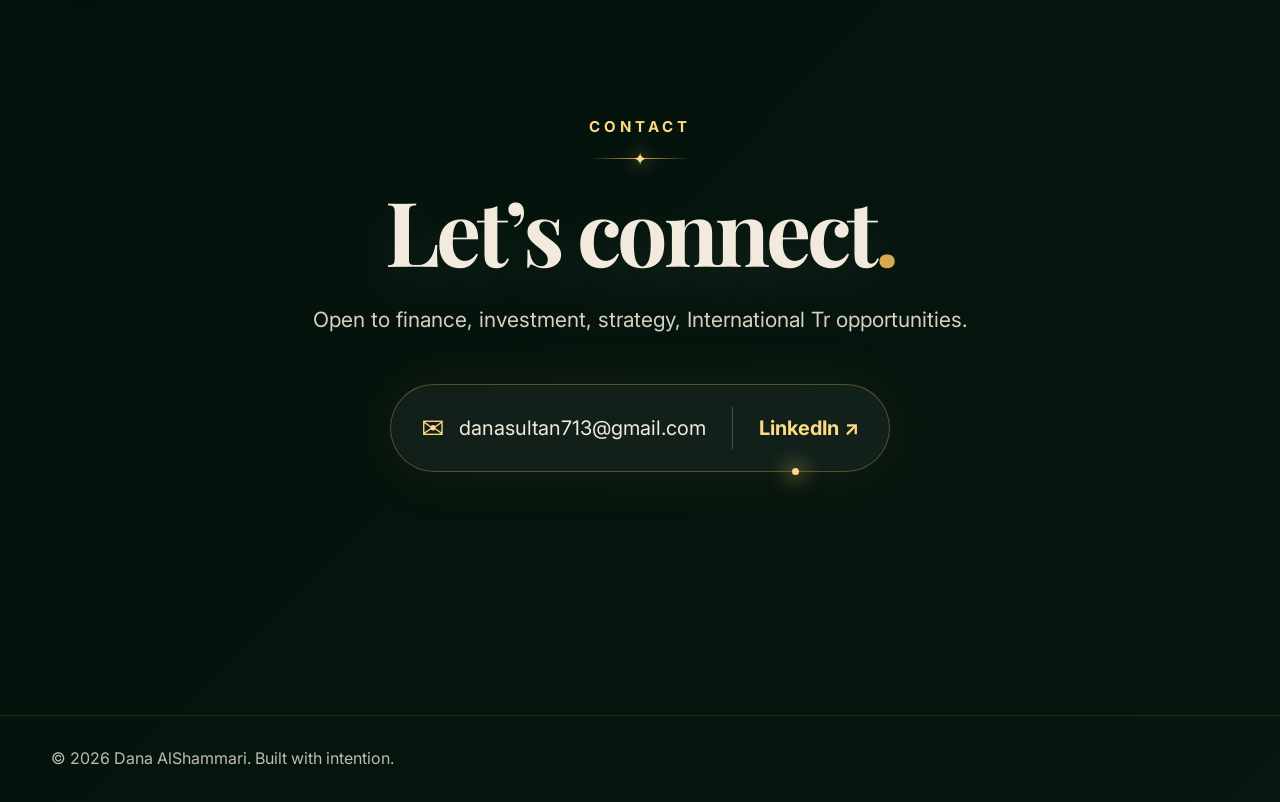
==== commit a15ecb9e: "gg" ====
--- a/index.html
+++ b/index.html
@@ -156,15 +156,17 @@
         </article>
         <article class="project-card">
           <div class="project-image">
-            <img src="road-to-cfo.jpg" alt="Road to CFO Program">
+            <img src="road 1.jpg" alt="Road to CFO Program">
           </div>
           <h3>Road to CFO Program - Riyad Capital and Ethmar Financial</h3>
           <p>Part of the Media Team for the “Road to CFO” program — a three-day finance initiative featuring workshops and sessions led by CFOs and finance leaders from various companies, focused on financial leadership, industry insights, and professional development.</p>
         </article>
         <article class="project-card">
-          <div class="project-image">Add image</div>
-          <h3>STC Case Study</h3>
-          <p>Led a university team analyzing STC’s ethical and corporate practices and presenting key findings.</p>
+          <div class="project-image">
+            <img src="best.jpg" alt="/Best Student Initiative at KSU 2025">
+          </div>
+          <h3>Best Student Initiative at KSU 2025</h3>
+          <p>Ethmar Financial Initiative was recognized as one of the top student initiatives within the Student Partnership Program.</p>
         </article>
       </div>
     </section>
--- a/style.css
+++ b/style.css
@@ -677,3 +677,10 @@
     right:auto;
   }
 }
+.project-image img {
+    width: 100%;
+    height: 260px;
+    object-fit: cover;
+    border-radius: 18px;
+    display: block;
+}
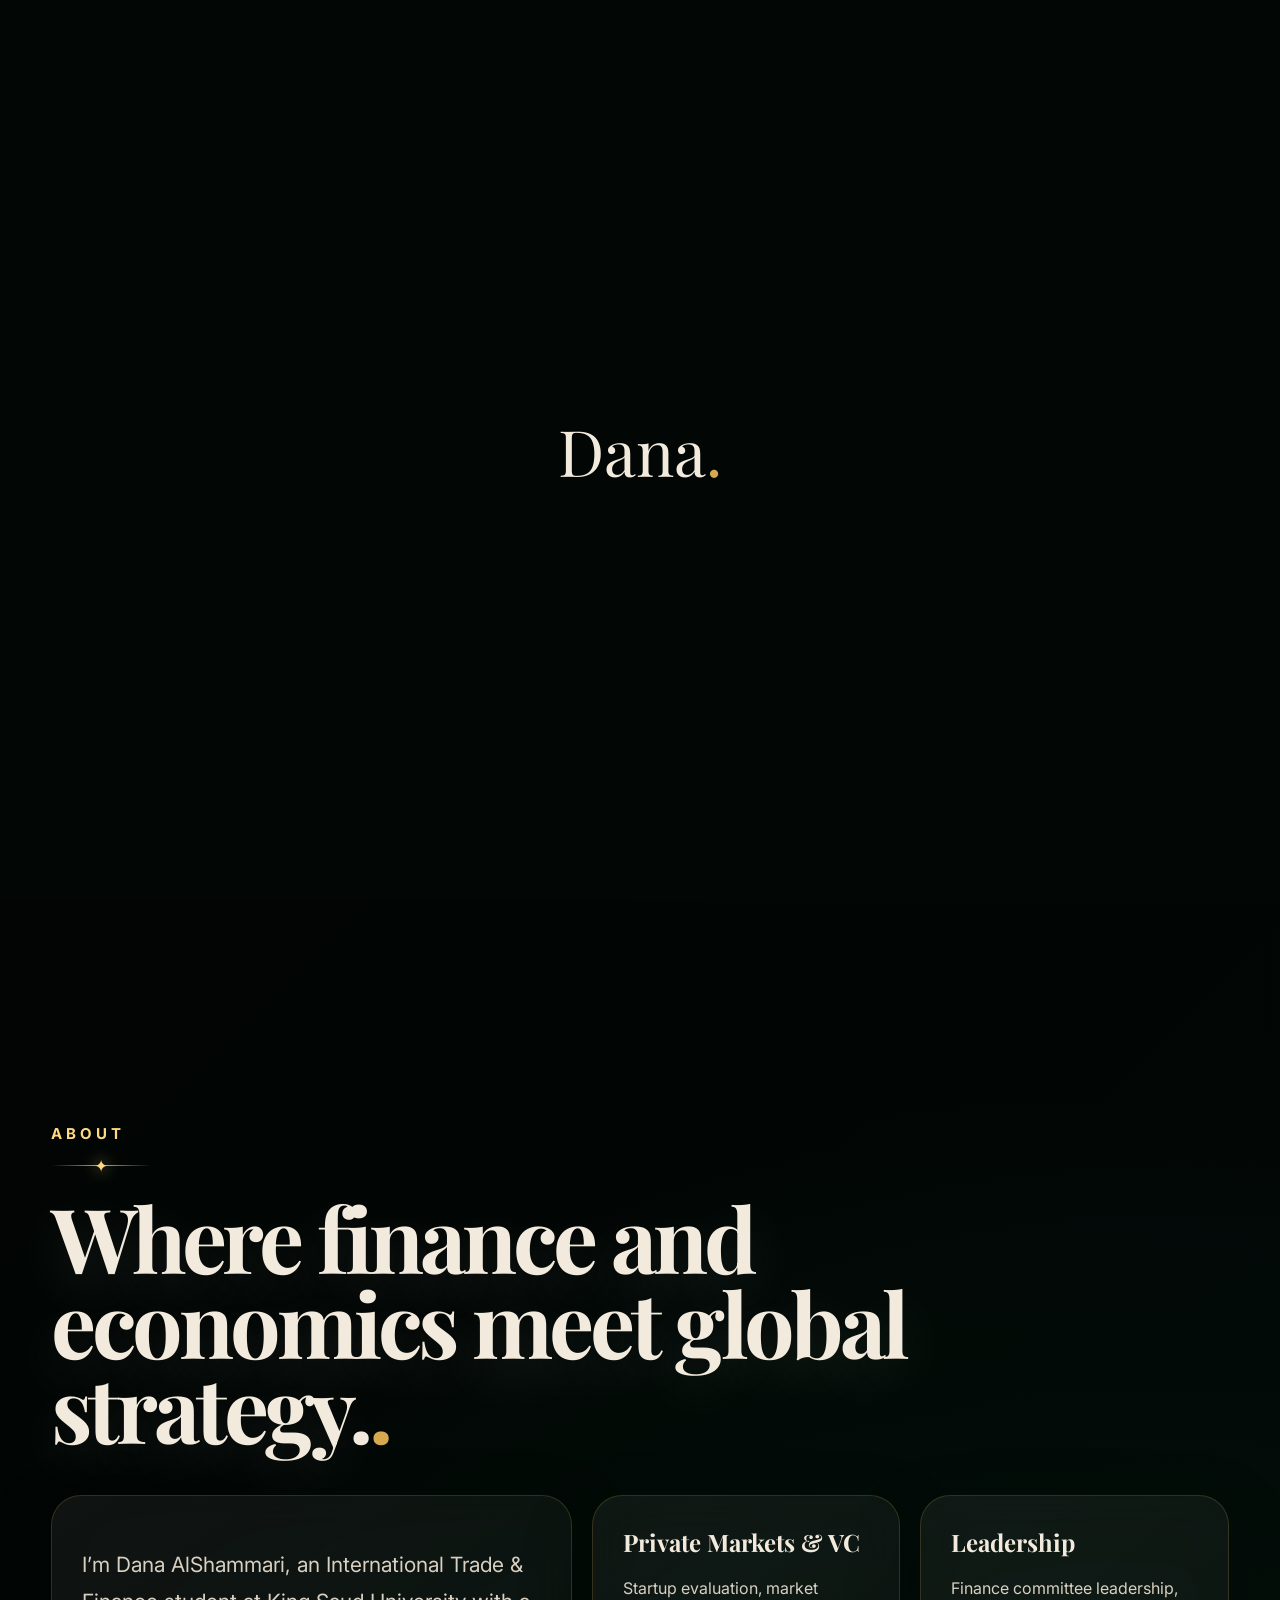
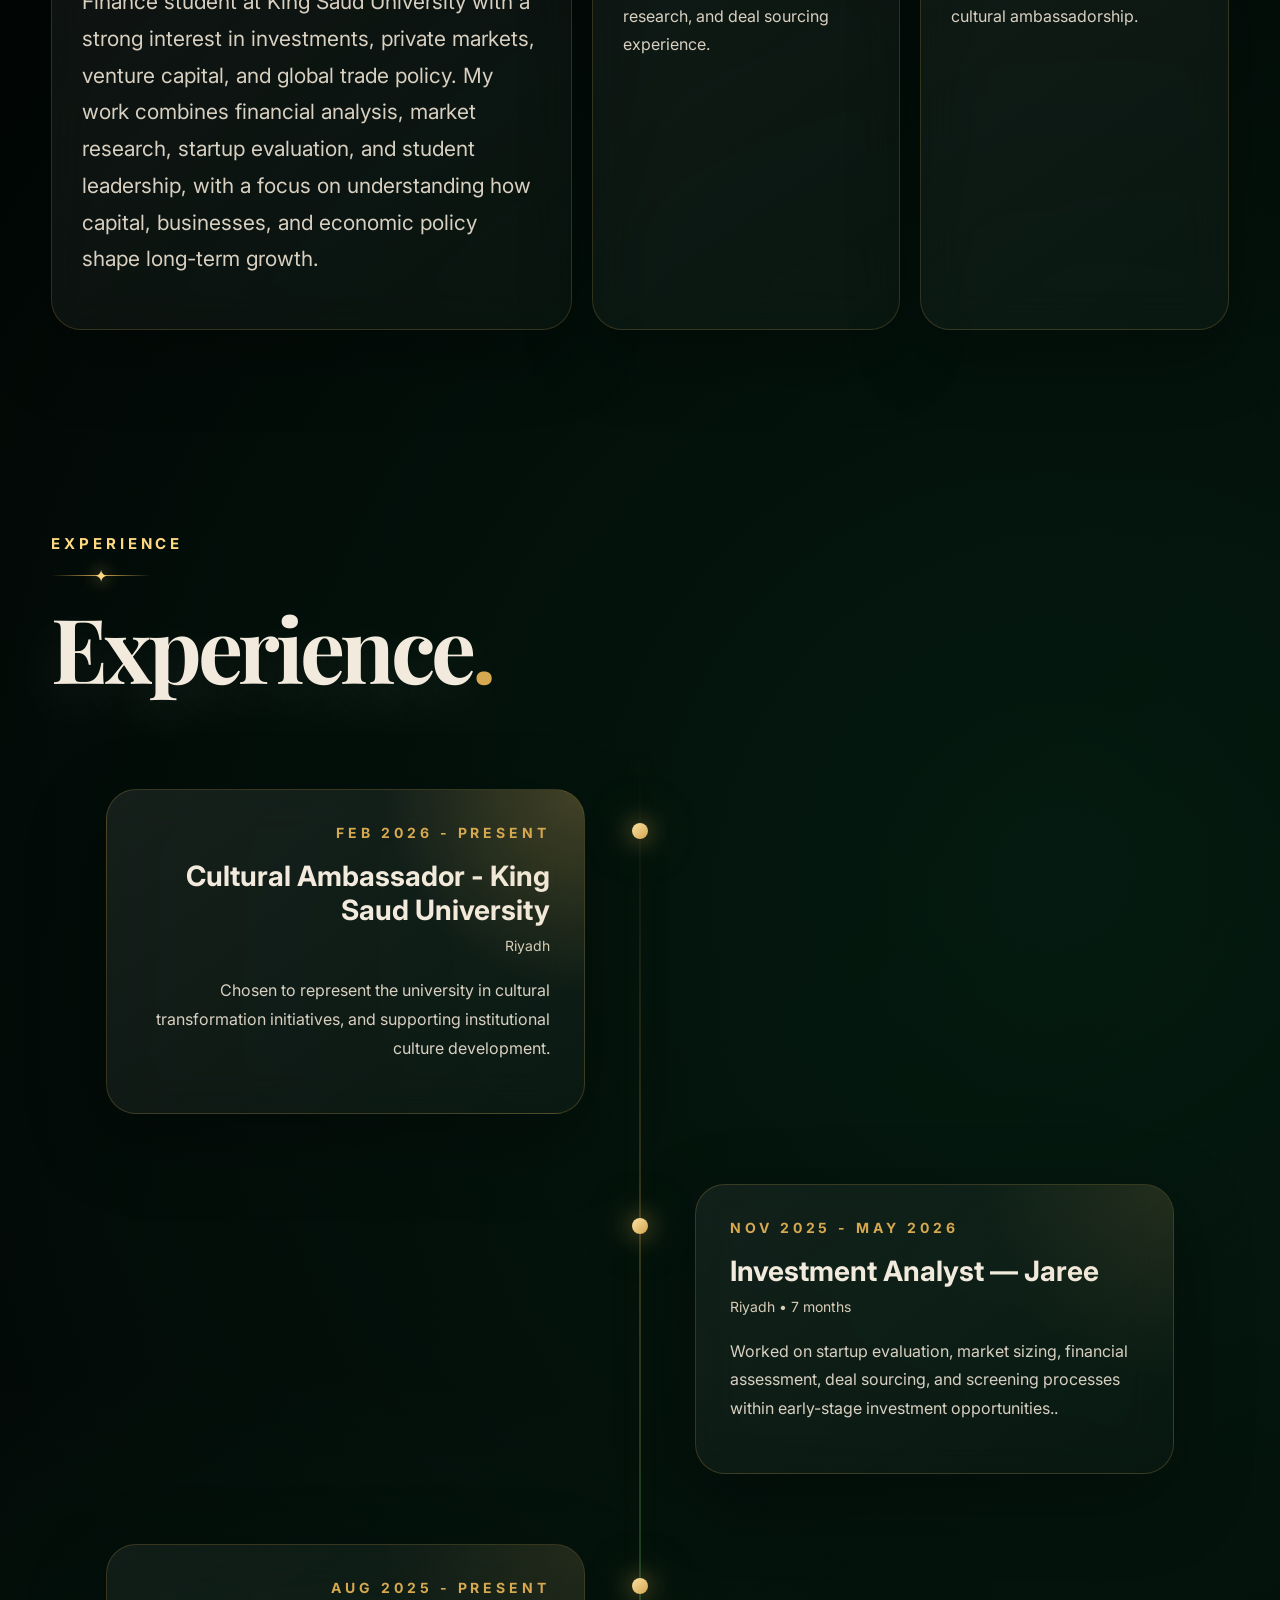
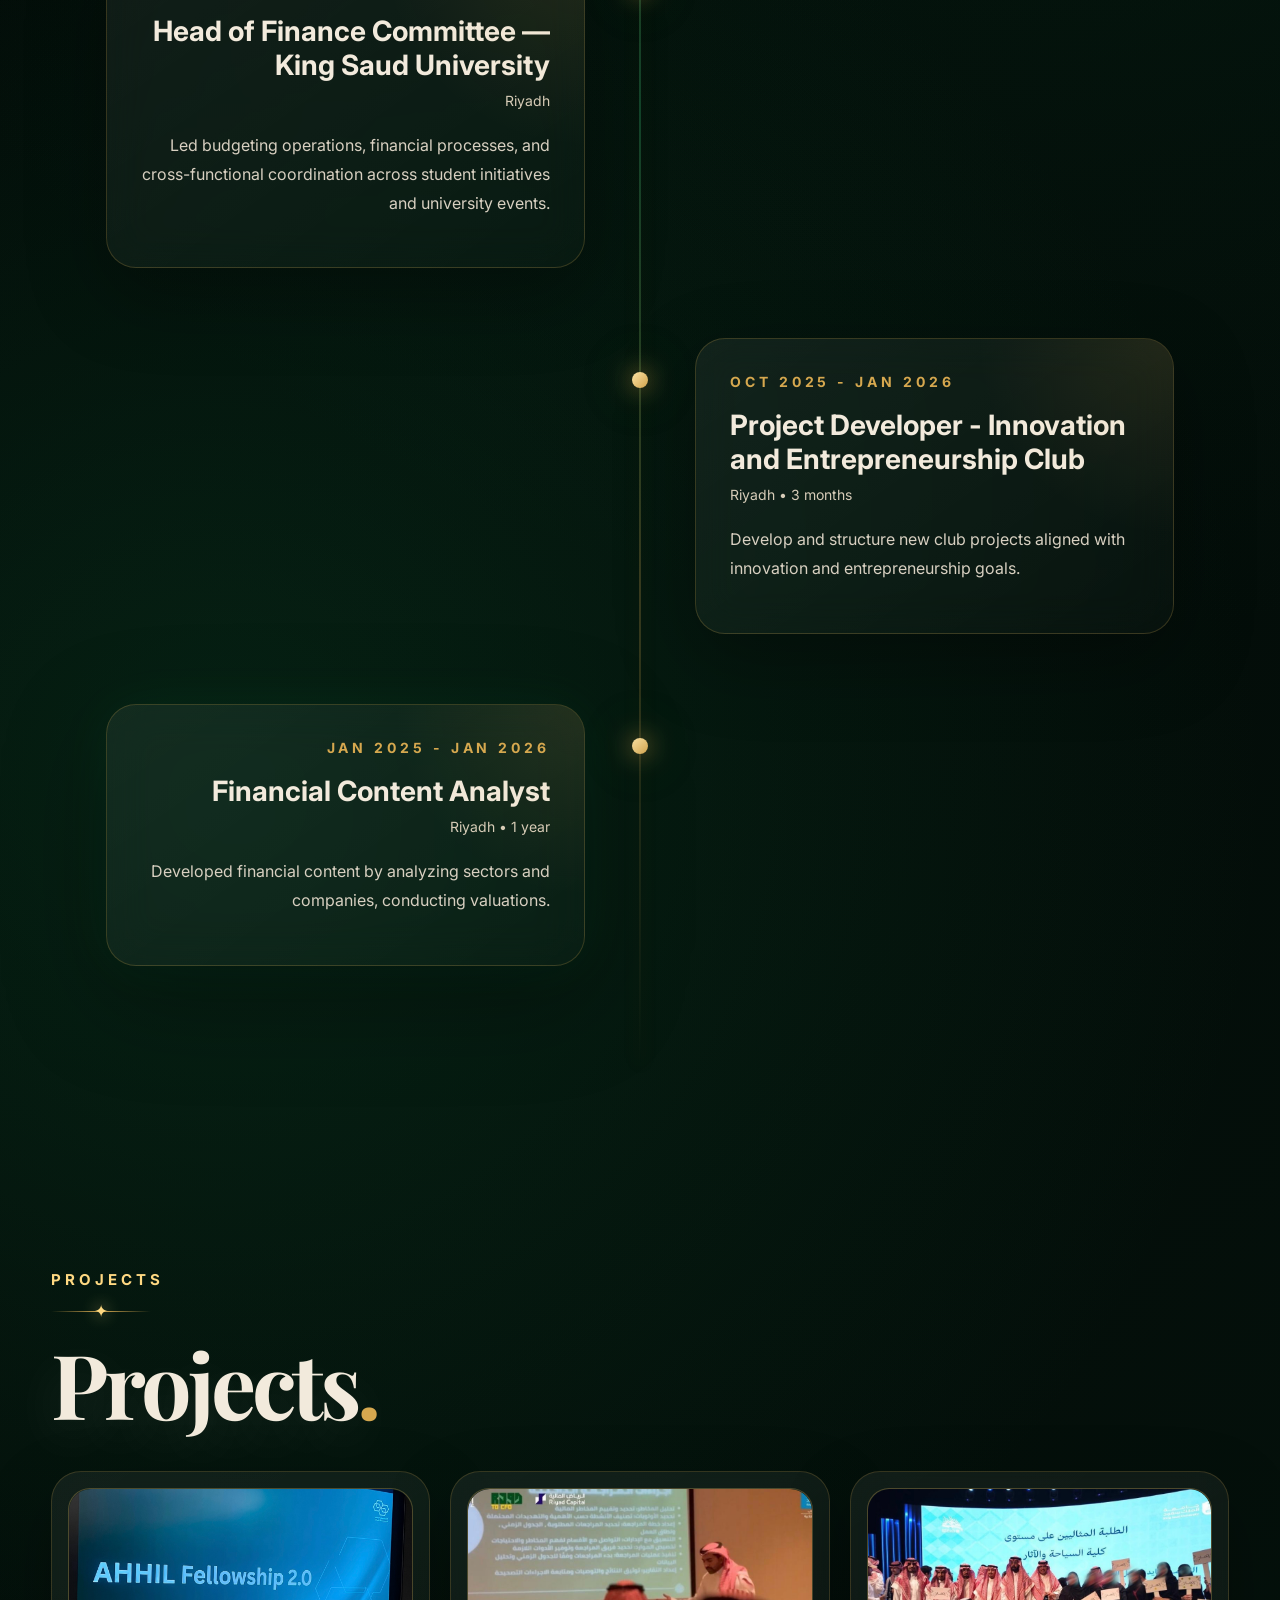
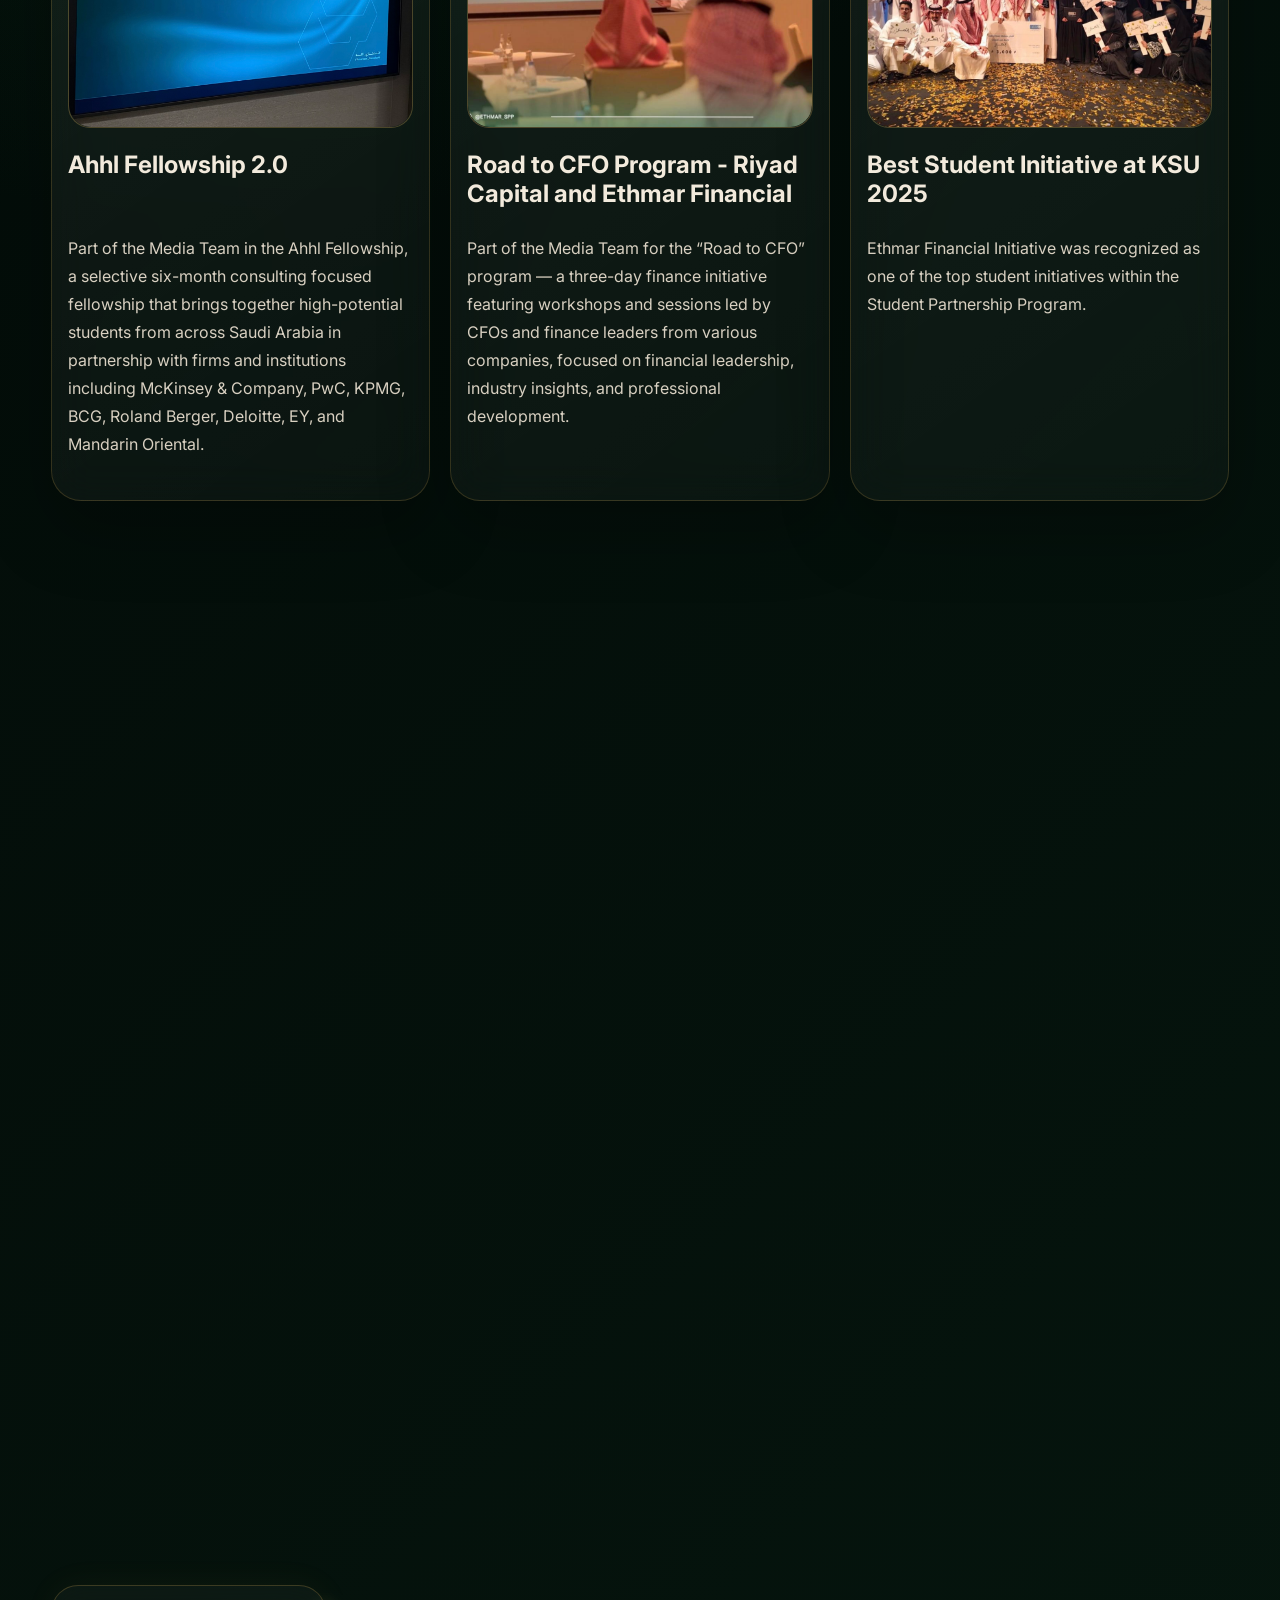
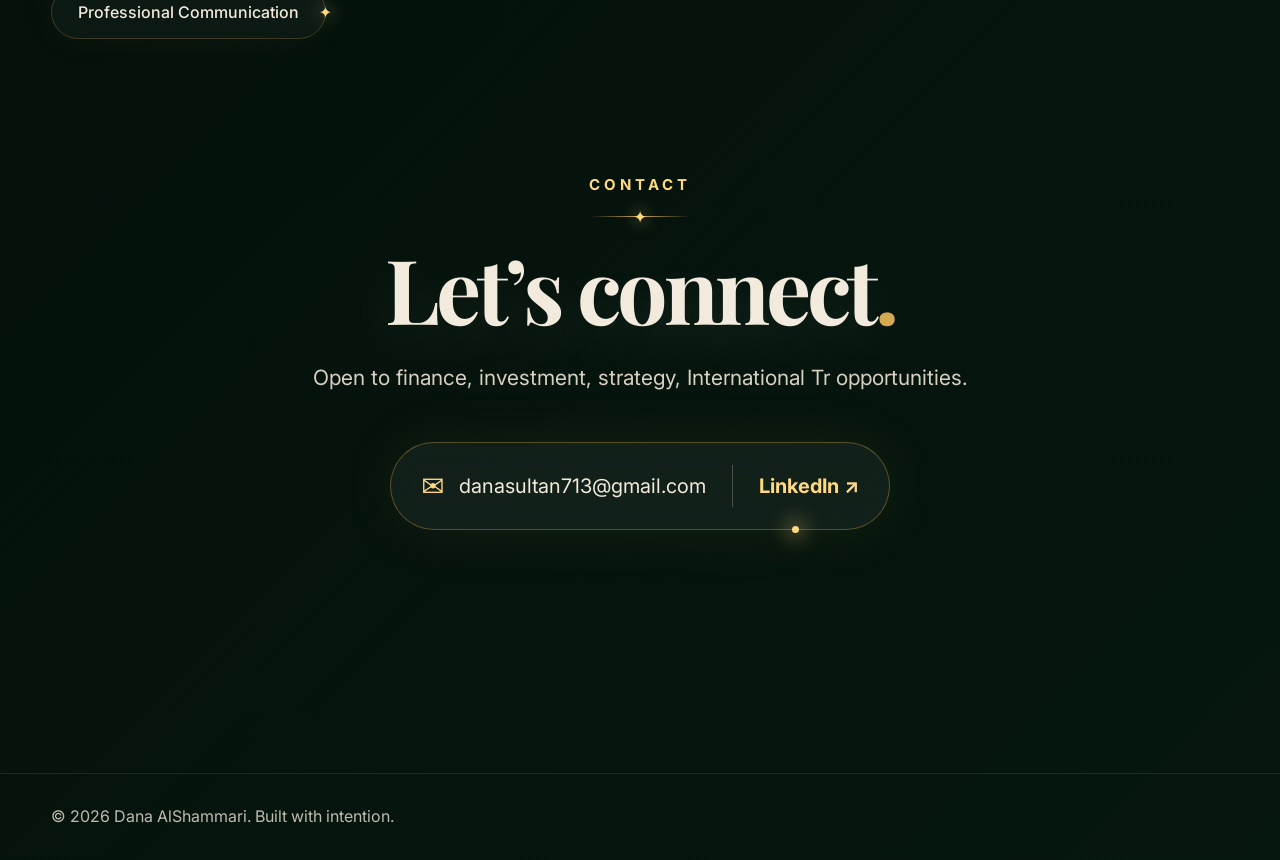
==== commit d12bf02f: "update" ====
--- a/index.html
+++ b/index.html
@@ -7,6 +7,9 @@
   <link rel="stylesheet" href="style.css" />
 </head>
 <body>
+  <div class="loader">
+  <div class="loader-logo">Dana<span>.</span></div>
+</div>
   <div class="mouse-light"></div>
   <nav class="nav">
     <a href="#home" class="logo">Dana<span>.</span></a>
--- a/style.css
+++ b/style.css
@@ -676,11 +676,61 @@
     left:2px;
     right:auto;
   }
-}
+
+}
+.project-image {
+  width: 100%;
+  height: 240px;
+  overflow: hidden;
+  border-radius: 22px;
+  margin-bottom: 22px;
+  border: 1px solid rgba(214,168,79,.28);
+  background: rgba(255,255,255,.035);
+}
+
 .project-image img {
-    width: 100%;
-    height: 260px;
-    object-fit: cover;
-    border-radius: 18px;
-    display: block;
+  width: 100%;
+  height: 100%;
+  object-fit: cover;
+  object-position: center;
+  display: block;
+  border-radius: 22px;
+}
+
+.project-card {
+  display: flex;
+  flex-direction: column;
+}
+
+.project-card h3 {
+  min-height: 58px;
+}
+
+.project-card p {
+  flex-grow: 1;
+}
+.loader {
+  position: fixed;
+  inset: 0;
+  background: #020604;
+  display: flex;
+  align-items: center;
+  justify-content: center;
+  z-index: 9999;
+  transition: opacity .8s ease, visibility .8s ease;
+}
+
+.loader-logo {
+  font-family: 'Playfair Display', serif;
+  font-size: 64px;
+  color: #f2eadc;
+}
+
+.loader-logo span {
+  color: #d6a84f;
+}
+
+.loader.hidden {
+  opacity: 0;
+  visibility: hidden;
 }
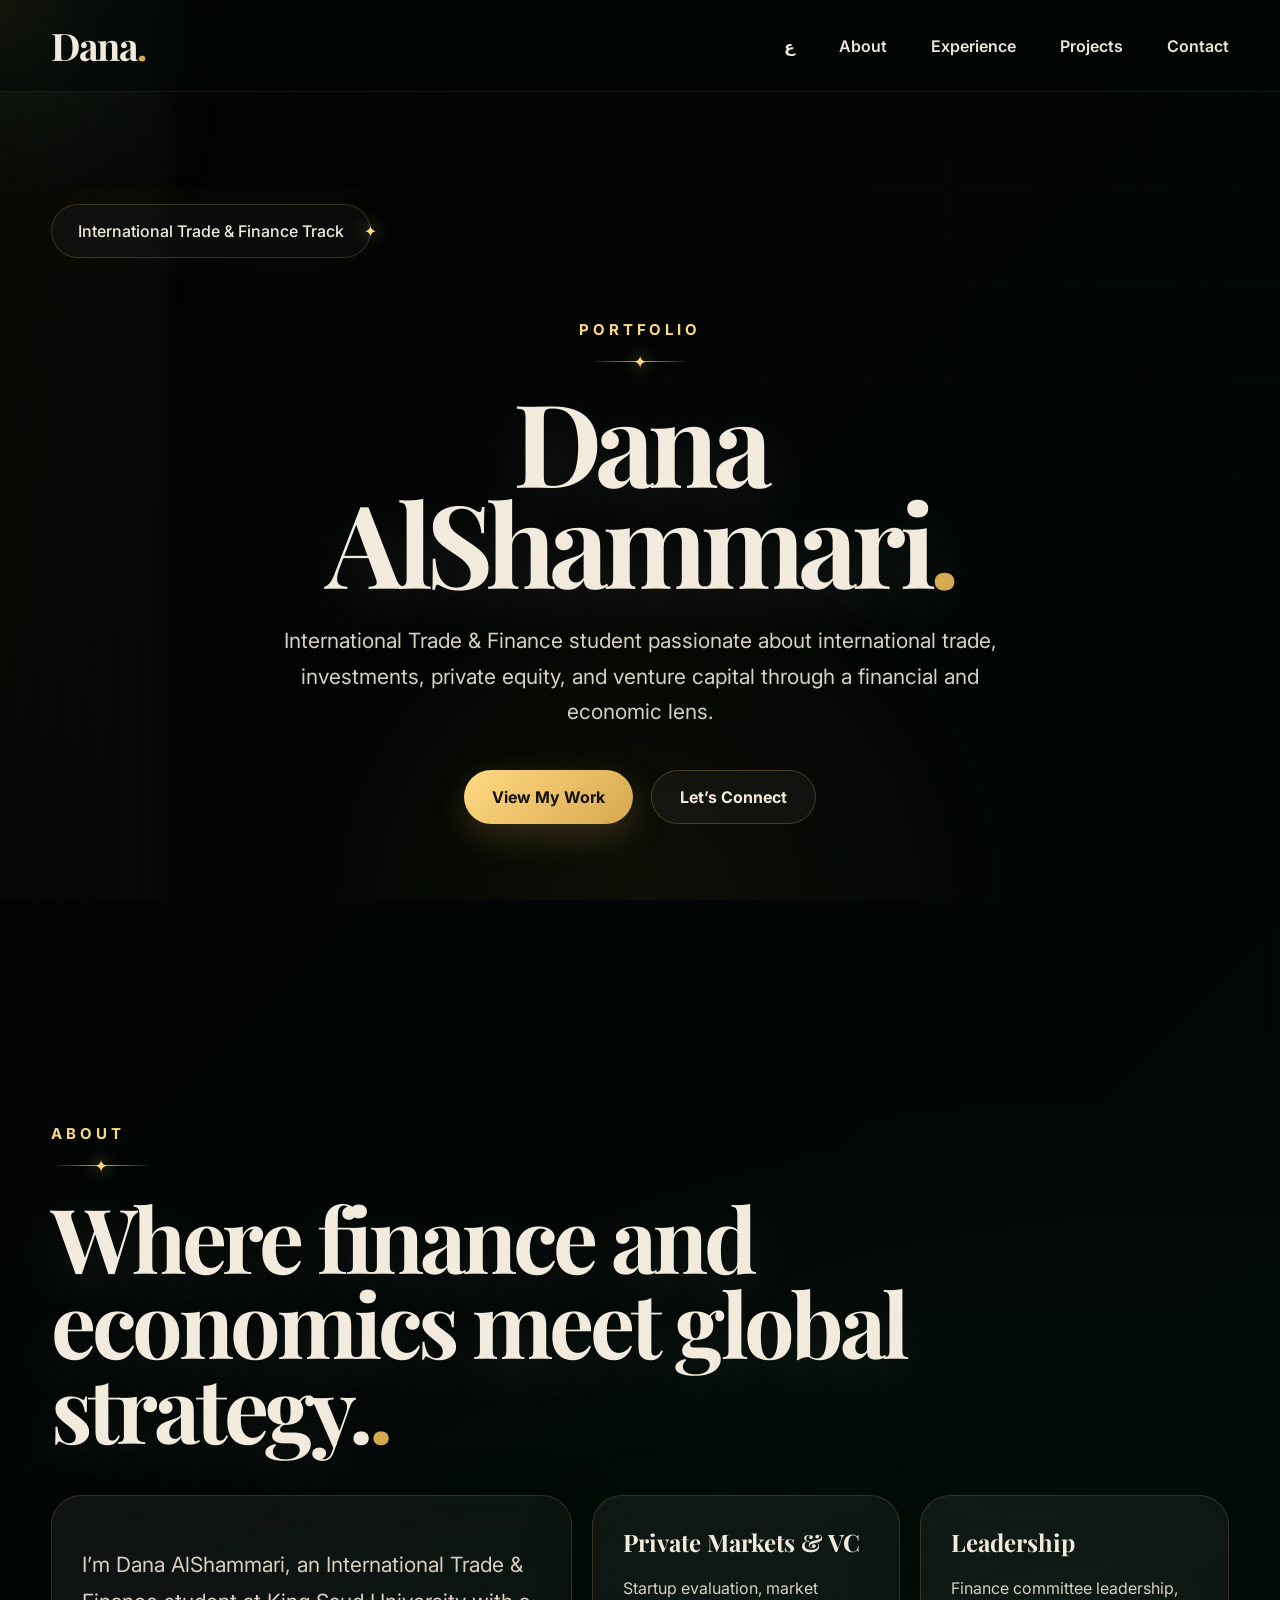
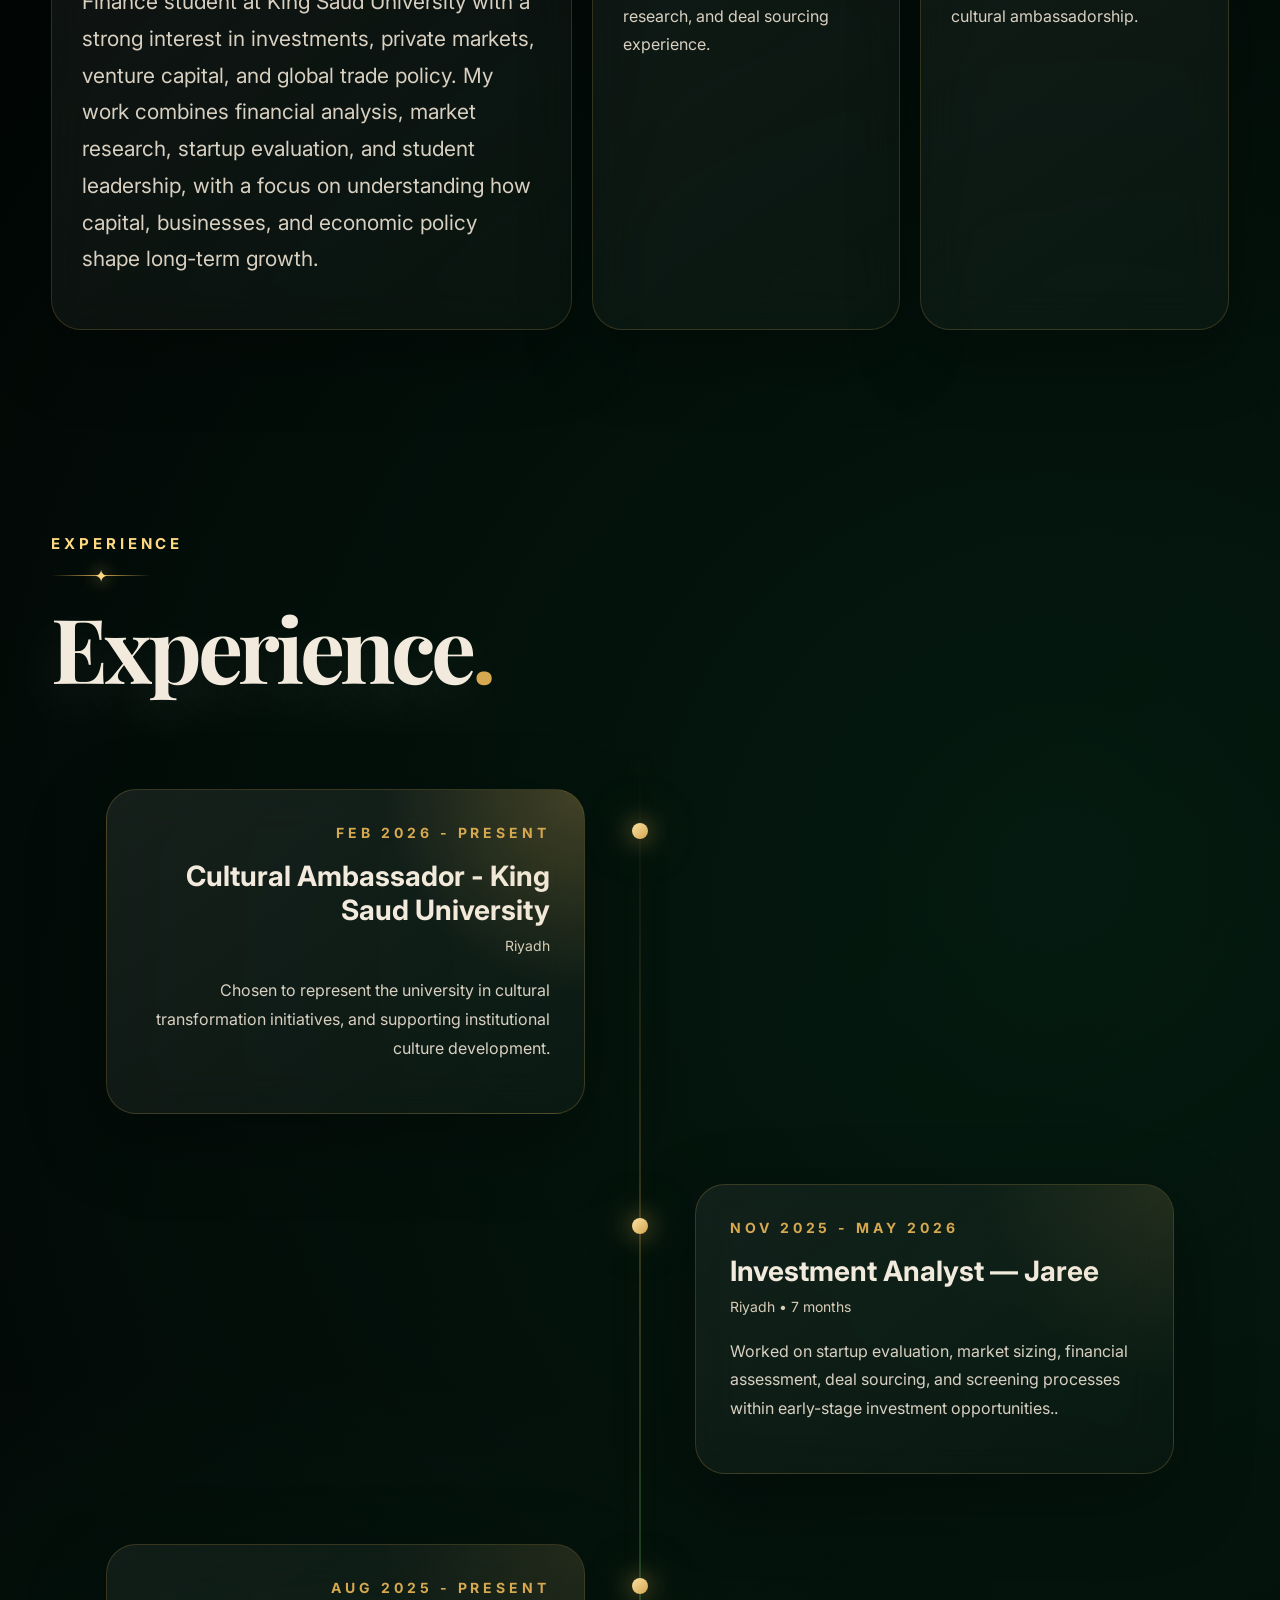
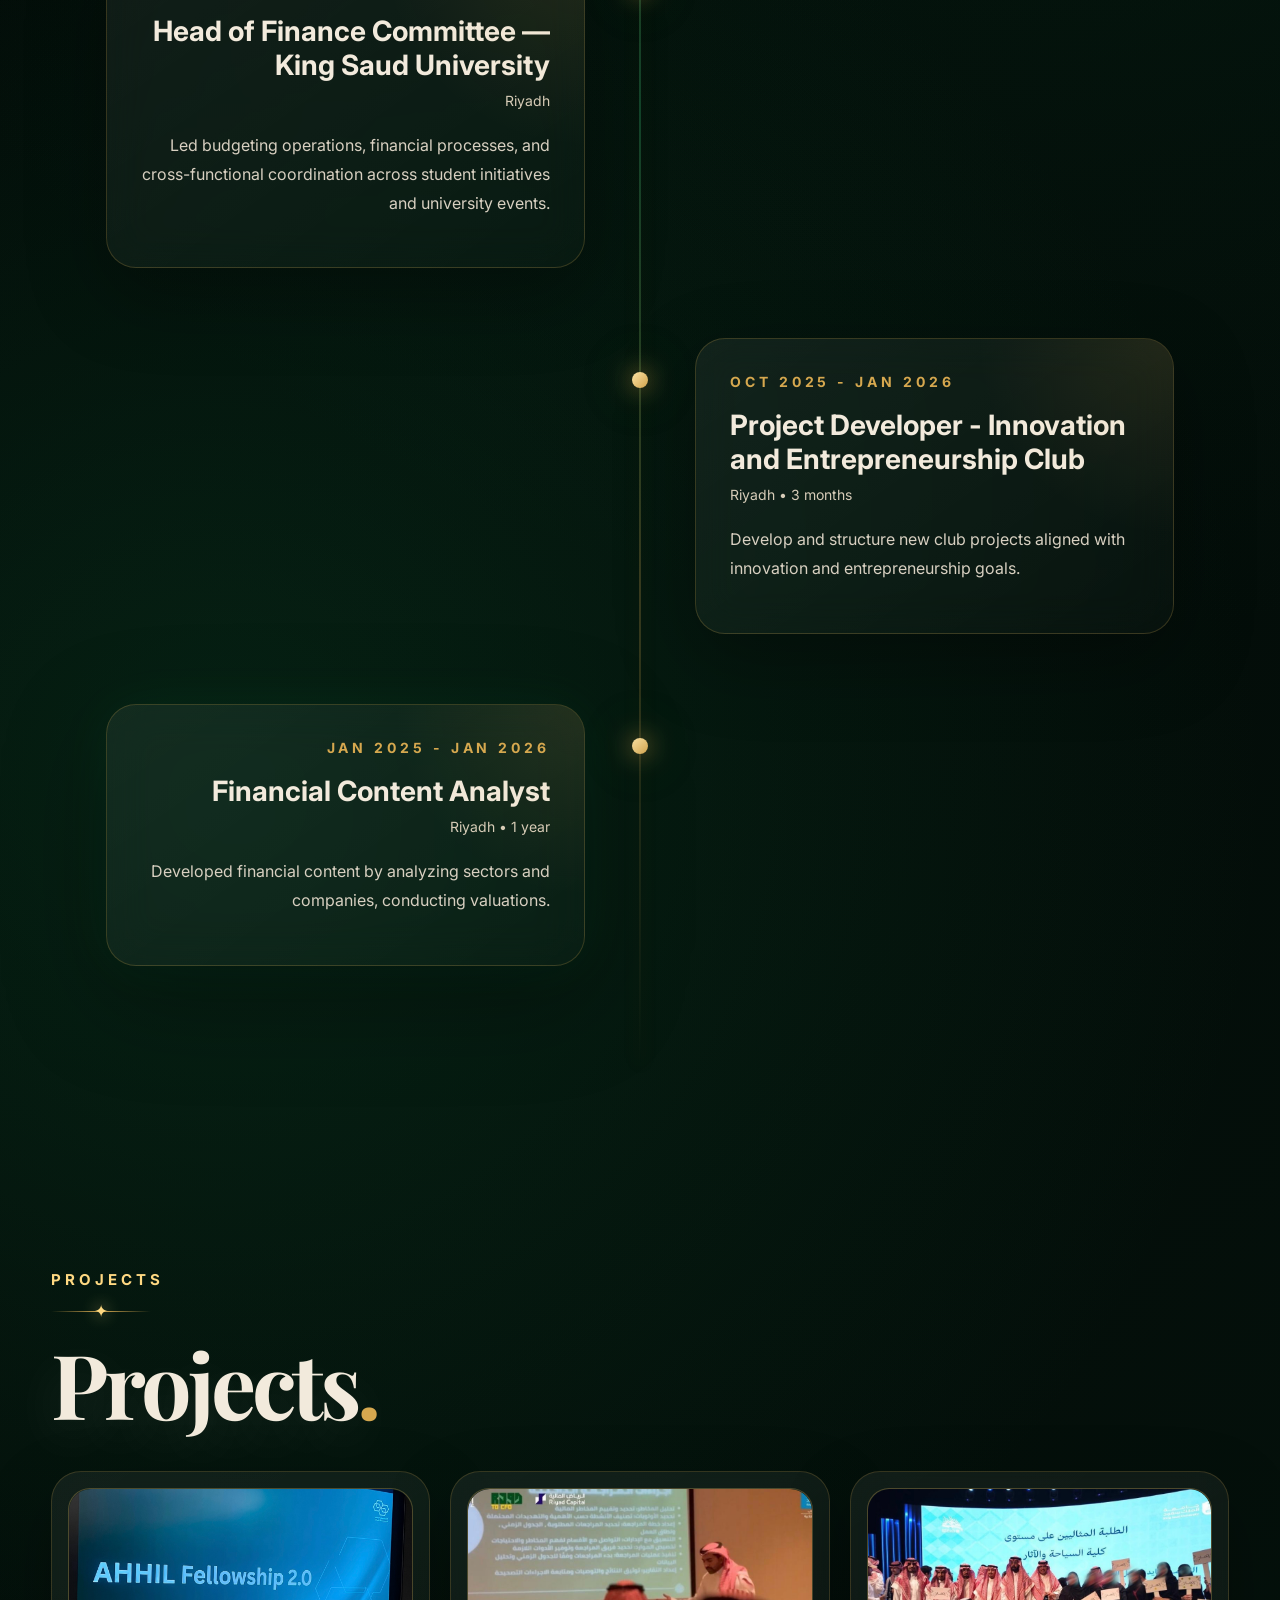
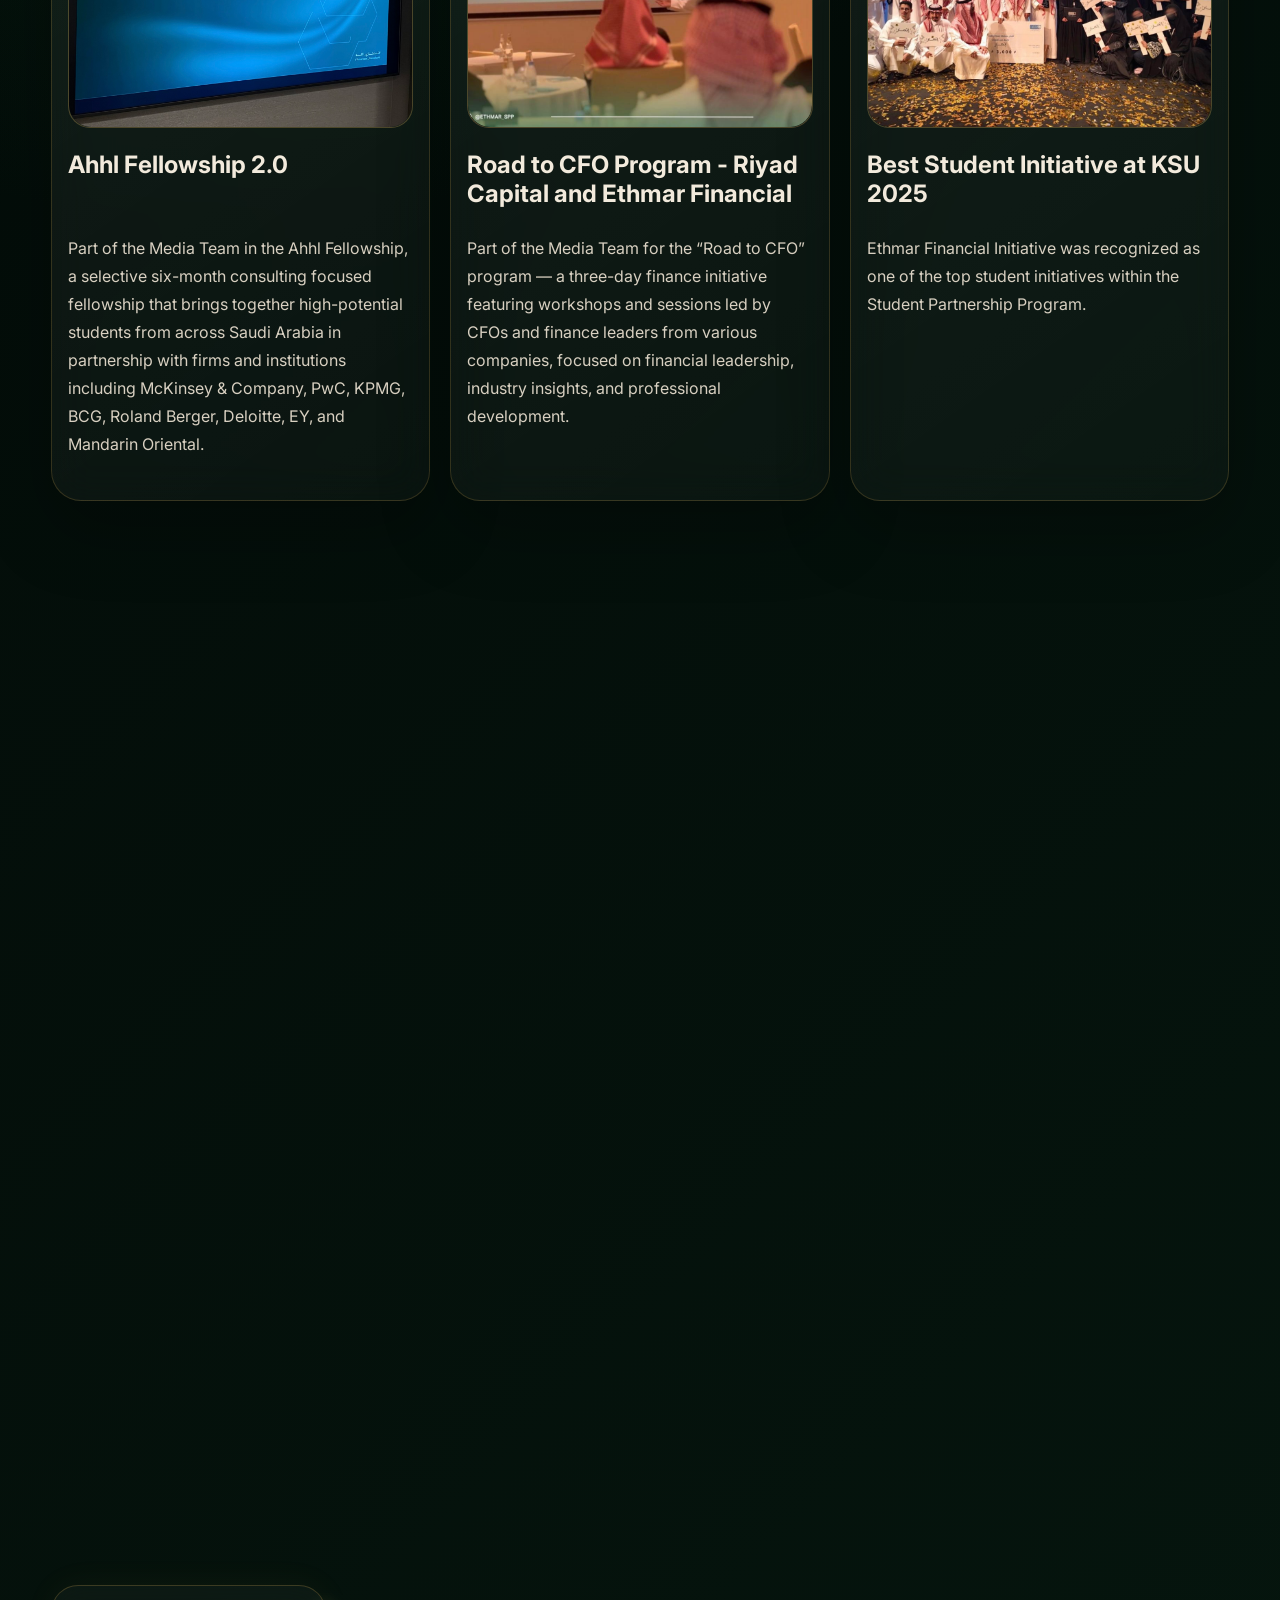
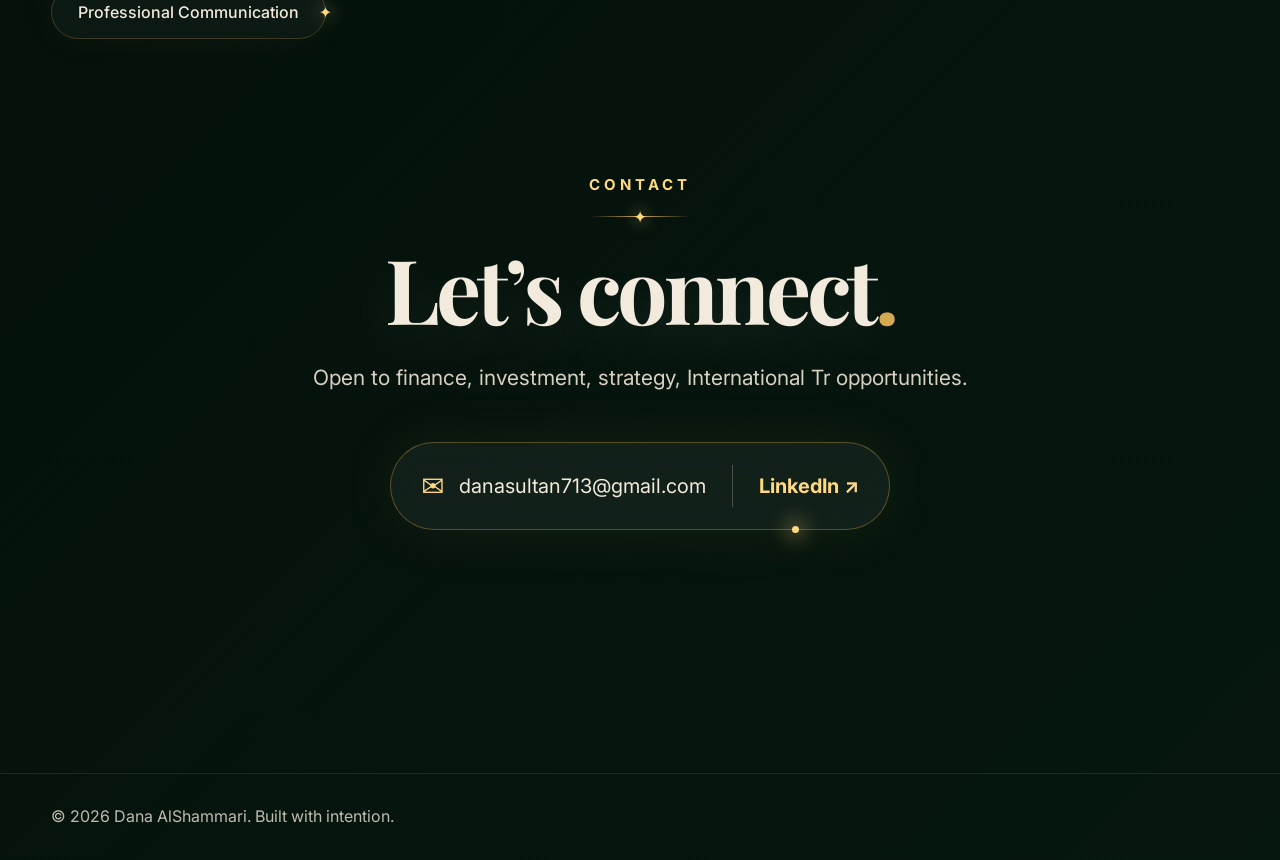
==== commit 50b1bd40: "uoop" ====
--- a/index.html
+++ b/index.html
@@ -14,6 +14,7 @@
   <nav class="nav">
     <a href="#home" class="logo">Dana<span>.</span></a>
     <div class="links">
+      <a href="ar.html">ع</a>
       <a href="#about">About</a>
       <a href="#experience">Experience</a>
       <a href="#projects">Projects</a>
